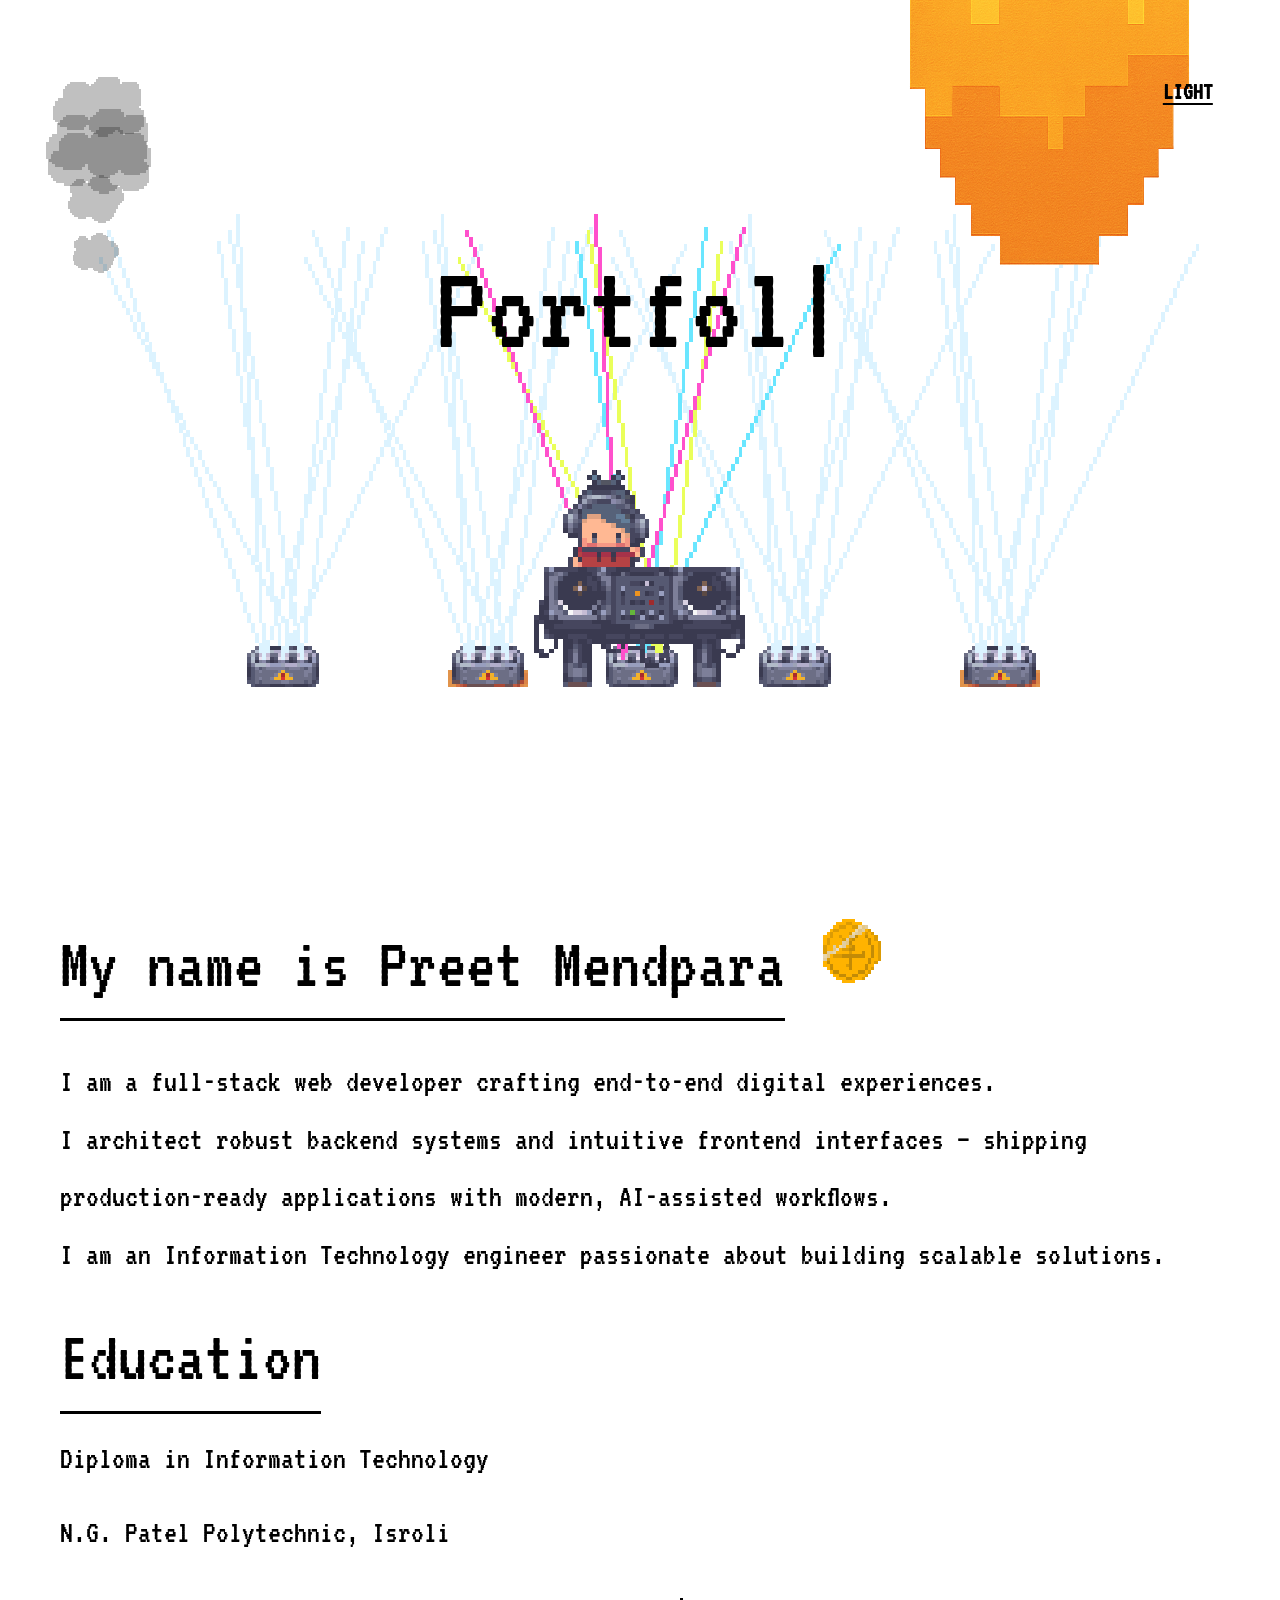
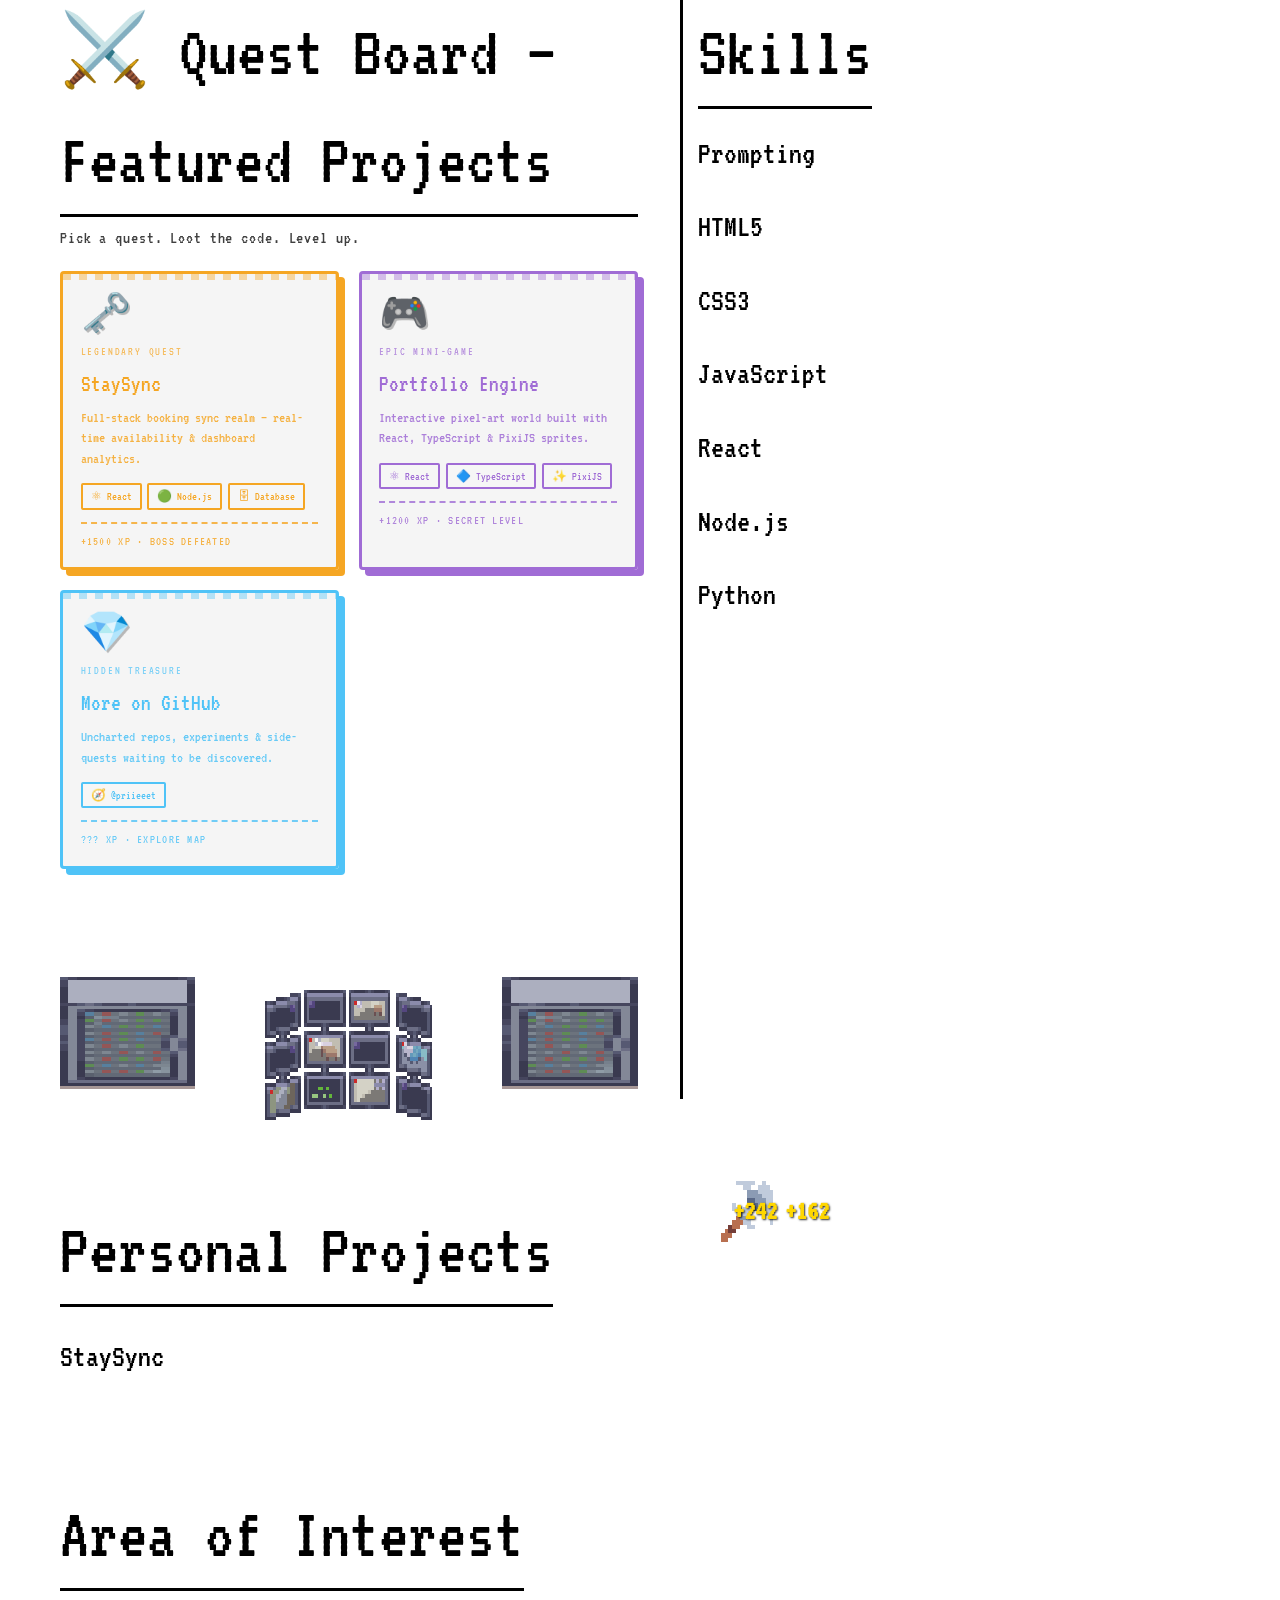
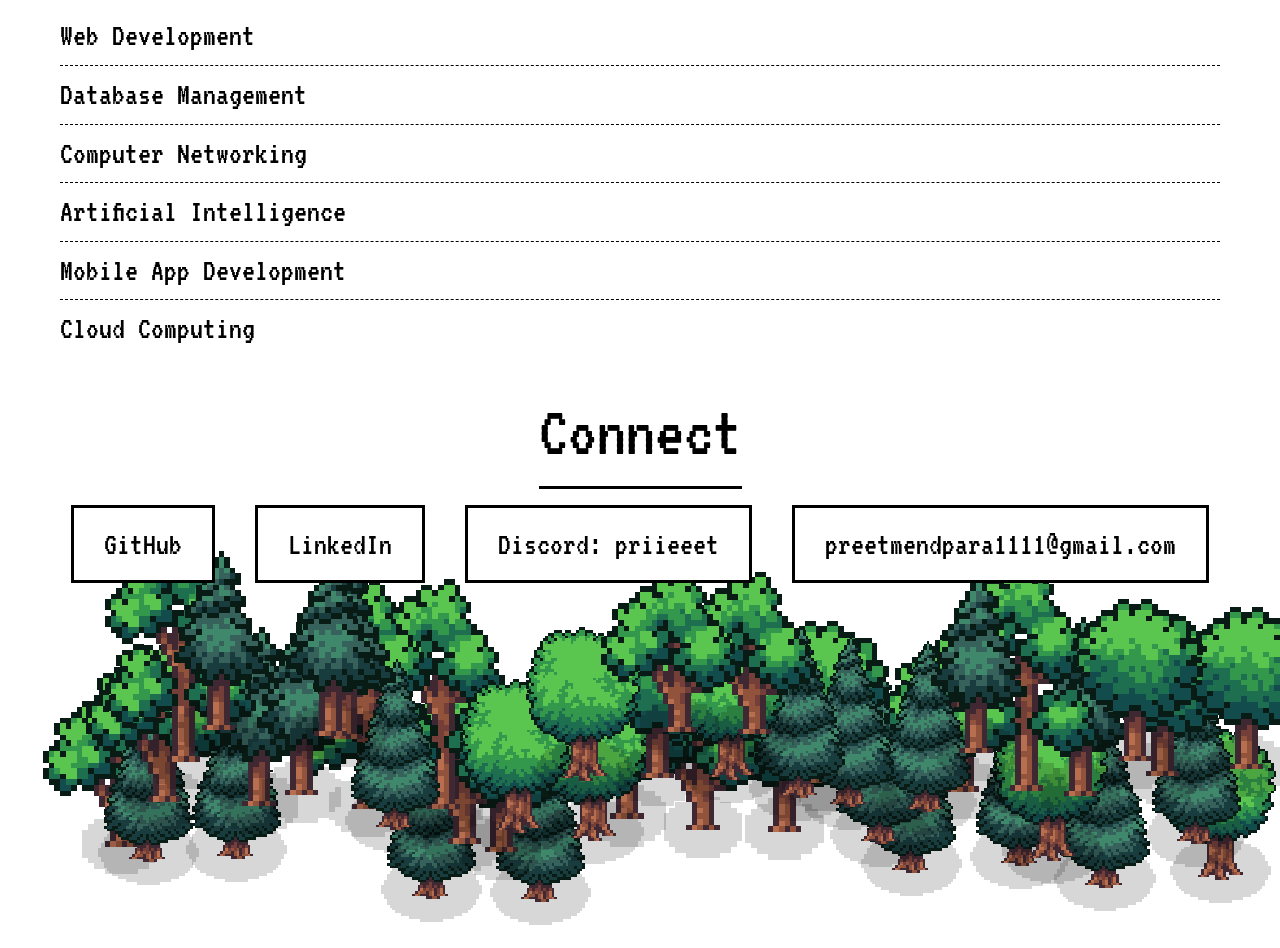
==== index.html @ dfcf58a0 "Sync to live build + add Cloudflare _headers Update to the newer verified build (index/404 + refresh" ====
<!doctype html>
<html lang="en">
  <head>
    <meta charset="UTF-8" />
    <meta name="viewport" content="width=device-width, initial-scale=1.0" />
    <title>Preet Mendpara — Portfolio</title>
    <meta name="description" content="Portfolio of Preet Mendpara — full-stack developer and Information Technology engineer." />
    <meta property="og:title" content="Preet Mendpara — Portfolio" />
    <meta property="og:description" content="Portfolio of Preet Mendpara — full-stack developer and Information Technology engineer." />
    <meta property="og:type" content="website" />
    <meta name="twitter:card" content="summary_large_image" />
    <script type="module" crossorigin src="./assets/spa-index-BbxwJ9Tg.js"></script>
    <link rel="modulepreload" crossorigin href="./assets/Geometry-foVdG5LD.js">
    <link rel="modulepreload" crossorigin href="./assets/GCManagedHash-CzOFRGLV.js">
    <link rel="modulepreload" crossorigin href="./assets/Filter-B21CjRwF.js">
    <link rel="modulepreload" crossorigin href="./assets/RenderTargetSystem-B2AzJXBv.js">
    <link rel="modulepreload" crossorigin href="./assets/canvasUtils-BE_f9GGP.js">
    <link rel="stylesheet" crossorigin href="./assets/spa-index-B8fO9AKc.css">
  </head>
  <body>
    <div id="root"></div>
  </body>
</html>
---- assets/spa-index-B8fO9AKc.css ----
*{box-sizing:border-box;margin:0;padding:0}html{scroll-behavior:smooth}:root{--bg-color:white;--text-color:black;--scale-factor:clamp(6px, min(1vw, 1.5vh), 16px);--base-size:calc(16 * var(--scale-factor))}[data-theme=dark]{--bg-color:black;--text-color:white}body{background-color:var(--bg-color);color:var(--text-color);-webkit-font-smoothing:antialiased;-moz-osx-font-smoothing:grayscale;-webkit-user-select:none;user-select:none;font-family:VT323,monospace;transition:background-color .3s,color .3s}.selectable{-webkit-user-select:text;user-select:text}.theme-container{width:calc(36 * var(--scale-factor));height:calc(36 * var(--scale-factor));z-index:1000;position:absolute;top:0;right:0;overflow:hidden}.theme-sprite-container{width:calc(36 * var(--scale-factor));height:calc(36 * var(--scale-factor));position:relative;overflow:hidden}.theme-sprite{width:calc(72 * var(--scale-factor));height:calc(72 * var(--scale-factor));top:calc(-36 * var(--scale-factor));image-rendering:pixelated;image-rendering:-moz-crisp-edges;image-rendering:crisp-edges;pointer-events:none;position:absolute;left:0}.theme-text-button{color:var(--text-color);text-underline-offset:4px;cursor:pointer;text-transform:uppercase;background:0 0;border:none;padding:5px 10px;font-family:VT323,monospace;font-size:1.5rem;font-weight:700;text-decoration:underline;position:absolute;top:20%;left:80%;transform:translate(-50%,-50%)}.App{min-height:100vh}.fade-section{opacity:0;transition:opacity 1.2s,transform 1.2s;transform:translateY(20px)}.fade-section.visible{opacity:1;transform:translateY(0)}.about-header{align-items:center;gap:1rem;margin-bottom:1rem;display:flex}.about-header h2{margin-bottom:0}.coin-animation{transform:translateY(calc(-2 * var(--scale-factor)));flex-shrink:0;display:inline-block}.coin-sprite{width:calc(8 * var(--scale-factor));height:calc(8 * var(--scale-factor));image-rendering:pixelated;image-rendering:-moz-crisp-edges;image-rendering:crisp-edges}.hero-section{flex-direction:column;justify-content:center;align-items:center;min-height:100vh;display:flex;position:relative;overflow:hidden}.clouds-container{pointer-events:none;z-index:1001;width:100%;height:30vh;position:absolute;top:0;left:0}.cloud{position:absolute}.cloud.from-left{animation:linear infinite floatCloudLeft}.cloud.from-right{animation:linear infinite floatCloudRight}@keyframes floatCloudLeft{0%{left:-200px}to{left:calc(100% + 200px)}}@keyframes floatCloudRight{0%{right:-200px}to{right:calc(100% + 200px)}}.cloud-sprite{width:calc(15 * var(--scale-factor));opacity:.7;height:auto;image-rendering:pixelated;image-rendering:-moz-crisp-edges;image-rendering:crisp-edges}[data-theme=dark] .cloud-sprite{opacity:.9}.birds-container{pointer-events:none;z-index:1000;width:100%;height:15vh;position:absolute;top:0;left:0}.bird{width:calc(4.8 * var(--scale-factor));height:calc(4.8 * var(--scale-factor));image-rendering:pixelated;image-rendering:-moz-crisp-edges;image-rendering:crisp-edges;animation-fill-mode:forwards;position:absolute}.bird.from-left{animation:linear forwards flyBirdLeft}.bird.from-right{animation:linear forwards flyBirdRight}.bird.hovering{animation:linear hoverBird!important}@keyframes flyBirdLeft{0%{left:-60px}to{left:calc(100% + 60px)}}@keyframes flyBirdRight{0%{left:calc(100% + 60px)}to{left:-60px}}@keyframes hoverBird{0%{left:-60px}40%{left:45%}60%{left:45%}to{left:calc(100% + 60px)}}h1{text-align:center;z-index:2;min-height:1.2em;padding:0 20px;font-size:clamp(3rem,10vw,10rem);font-weight:400;position:relative}.cursor{font-weight:400;animation:1s infinite blink;display:inline-block}@keyframes blink{0%,50%{opacity:1}51%,to{opacity:0}}.loading-dots{animation:1.5s ease-in-out infinite pulse;display:inline-block}@keyframes pulse{50%{opacity:.5}}@media (width<=768px){h1{font-size:clamp(2.5rem,12vw,6rem)}}@media (width<=480px){h1{font-size:clamp(2rem,15vw,4rem)}}.content-container{justify-content:space-between;width:100%;padding:10px 60px;display:flex}.about-section{text-align:left;flex:0 55%;padding-right:30px;position:relative}.about-section.standalone{width:100%;padding:10px 60px;position:relative}.about-section.standalone:after{display:none}.about-section:after{content:"";background-color:currentColor;width:3px;height:100%;position:absolute;top:0;right:-15px}.about-section h2{border-bottom:3px solid;margin-bottom:1rem;padding-bottom:0;font-size:clamp(3rem,6vw,4.5rem);font-weight:400;display:inline-block}.about-section p{margin-bottom:1rem;font-size:clamp(1.5rem,3vw,2rem);line-height:1.8}.about-section p:last-child{margin-bottom:0}.about-content{align-items:flex-start;gap:.5rem;display:flex}.about-text{flex:1}.skills-section{text-align:left;flex:0 50%;padding-left:30px}.skills-section h2{border-bottom:3px solid;margin-bottom:1rem;padding-bottom:0;font-size:clamp(3rem,6vw,4.5rem);font-weight:400;display:inline-block}.skills-section ul{padding:0;list-style:none}.skills-section li{margin-bottom:1rem;font-size:clamp(1.5rem,3vw,2rem);line-height:1.8}.education-section{text-align:left;width:100%;padding:10px 60px}.education-section h2{border-bottom:3px solid;margin-bottom:1rem;padding-bottom:0;font-size:clamp(3rem,6vw,4.5rem);font-weight:400;display:inline-block}.education-section ul{padding:0;list-style:none}.education-section li{margin-bottom:1rem;font-size:clamp(1.5rem,3vw,2rem);line-height:1.8}.experience-section{text-align:left;flex:0 55%;padding-right:30px;position:relative}.experience-section:after{content:"";background-color:currentColor;width:3px;height:100%;position:absolute;top:0;right:-15px}.experience-section h2{border-bottom:3px solid;margin-bottom:1rem;padding-bottom:0;font-size:clamp(3rem,6vw,4.5rem);font-weight:400;display:inline-block}.experience-section ul{padding:0;list-style:none}.experience-section li{margin-bottom:1rem;font-size:clamp(1.5rem,3vw,2rem);line-height:1.8}.projects-section{text-align:left;width:100%;padding:10px 60px}.projects-section.professional-work{z-index:1;padding-top:10px;position:relative}.projects-section h2{border-bottom:3px solid;margin-bottom:1rem;padding-bottom:0;font-size:clamp(3rem,6vw,4.5rem);font-weight:400;display:inline-block}.projects-header{flex-wrap:nowrap;align-items:baseline;gap:2rem;margin-bottom:1rem;display:flex}.projects-header h2{white-space:nowrap;flex-shrink:0;margin-bottom:0}.floating-exp-container{width:calc(15 * var(--scale-factor));height:calc(12 * var(--scale-factor));transform:translateY(calc(-2 * var(--scale-factor)));flex-shrink:1;position:relative}.floating-exp-item{pointer-events:none;align-items:center;gap:.5rem;animation:2s ease-out floatUp;display:flex;position:absolute}@keyframes floatUp{0%{opacity:1;transform:translateY(0)}to{opacity:0;transform:translateY(calc(-8 * var(--scale-factor)))}}.exp-sprite{width:calc(5.5 * var(--scale-factor));height:calc(5.5 * var(--scale-factor));image-rendering:pixelated;image-rendering:-moz-crisp-edges;image-rendering:crisp-edges}.exp-value{font-size:calc(2.2 * var(--scale-factor));color:gold;text-shadow:1px 1px 2px #000c;font-weight:700}.projects-section ul{padding:0;list-style:none}.projects-section li{border-bottom:1px dashed;margin-bottom:0;padding:0;font-size:clamp(1.5rem,3vw,2rem);line-height:1.8;position:relative;overflow:hidden}.projects-section li a,.projects-section li .no-link{color:inherit;z-index:1;width:100%;padding:.3rem 35px .3rem 0;text-decoration:none;transition:all .3s;display:block;position:relative}.projects-section li a .project-text{z-index:2;position:relative}.projects-section li a .char,.projects-section li .no-link .char{color:inherit;transition:color .15s;transition-delay:var(--unhover-delay);display:inline-block}.projects-section li:has(a):before{content:"";z-index:0;background-color:#000;width:100%;height:100%;transition:left .3s;position:absolute;top:0;left:-100%}.projects-section li:has(a):hover:before{left:0}.projects-section li:has(a):hover a .char{color:#fff;transition-delay:var(--hover-delay)}.projects-section li .no-link{cursor:default;opacity:.8;font-size:inherit}.projects-section li .no-link .project-text,.projects-section li .no-link .project-text .char{font-size:inherit}.projects-section li:after{content:">";opacity:0;pointer-events:none;z-index:3;transition:opacity .2s,right .2s;position:absolute;top:50%;right:0;transform:translateY(-50%)}.projects-section li:has(a):hover:after{opacity:1;color:#fff;transition-delay:.3s;right:10px}.projects-section li:last-child{border-bottom:none}[data-theme=dark] .projects-section li:has(a):before{background-color:#fff}[data-theme=dark] .projects-section li:has(a):hover a .char{color:#000;transition-delay:var(--hover-delay)}[data-theme=dark] .projects-section li:has(a):hover:after{color:#000;transition-delay:.3s}.connect-section{text-align:center;width:100%;padding:10px 60px 160px;position:relative}.connect-section>h2,.connect-section>.connect-links{z-index:1;position:relative}.connect-section h2{border-bottom:3px solid;margin-bottom:1rem;padding-bottom:0;font-size:clamp(3rem,6vw,4.5rem);font-weight:400;display:inline-block}.connect-links{flex-wrap:wrap;justify-content:center;gap:40px;display:flex}.connect-link{color:inherit;background:var(--bg-color);z-index:1;border:3px solid;padding:12px 30px;font-size:clamp(1.5rem,3vw,2rem);font-weight:500;text-decoration:none;transition:all .3s;display:inline-block;position:relative;overflow:hidden}.connect-link span{z-index:2;transition:color .3s;position:relative}.connect-link:before{content:"";z-index:-1;background-color:currentColor;width:100%;height:100%;transition:top .3s;position:absolute;top:100%;left:0}.connect-link:hover:before{top:0}.connect-link:hover{transform:translateY(-2px);box-shadow:0 5px 15px #0000004d}[data-theme=light] .connect-link:hover span{color:#fff}[data-theme=dark] .connect-link:hover span{color:#000}[data-theme=dark] .connect-link:hover{box-shadow:0 5px 15px #fff3}[data-theme=dark] .about-section,[data-theme=dark] .skills-section,[data-theme=dark] .education-section,[data-theme=dark] .experience-section,[data-theme=dark] .projects-section,[data-theme=dark] .connect-section{color:#fff}.worms-section{width:100%;height:70px;margin:0;position:relative;overflow:hidden}.worms-container{width:100%;height:100%;position:absolute;top:0;left:0}.worm{width:calc(6.4 * var(--scale-factor));height:calc(6.4 * var(--scale-factor));image-rendering:pixelated;image-rendering:-moz-crisp-edges;image-rendering:crisp-edges;animation-fill-mode:forwards;position:absolute;bottom:0}.worm.from-left{animation:linear forwards crawlWormLeft}.worm.from-right{animation:linear forwards crawlWormRight}@keyframes crawlWormLeft{0%{left:calc(-10 * var(--scale-factor))}to{left:calc(100% + 10 * var(--scale-factor))}}@keyframes crawlWormRight{0%{left:calc(100% + 10 * var(--scale-factor))}to{left:calc(-10 * var(--scale-factor))}}.servers-container{justify-content:center;align-items:flex-end;gap:4rem;width:100%;height:150px;margin-top:5rem;display:flex;position:relative}.server{width:calc(12 * var(--scale-factor));height:calc(12 * var(--scale-factor));image-rendering:pixelated;image-rendering:-moz-crisp-edges;image-rendering:crisp-edges}.server-center{width:calc(14 * var(--scale-factor));height:calc(14 * var(--scale-factor));margin-bottom:calc(-2 * var(--scale-factor))}.forest-container{bottom:calc(-16 * var(--scale-factor));width:100%;height:calc(50 * var(--scale-factor));pointer-events:none;z-index:0;position:absolute;left:0;overflow:hidden}.forest-tree{width:calc(14 * var(--scale-factor));height:auto;image-rendering:pixelated;image-rendering:-moz-crisp-edges;image-rendering:crisp-edges;transform-origin:bottom;animation:4s ease-in-out infinite sway;position:absolute;bottom:0}@keyframes sway{0%,to{transform:rotate(-1deg) translateX(0) var(--tree-scale)}50%{transform:rotate(1deg) translateX(2px) var(--tree-scale)}}.modal-overlay{z-index:1000;background-color:#000000d9;justify-content:center;align-items:center;display:flex;position:fixed;inset:0}.modal-content{background-color:var(--bg-color);border:3px solid var(--text-color);max-width:90vw;max-height:90vh;animation:.3s slideIn;position:relative;box-shadow:8px 8px #0006}[data-theme=dark] .modal-content{box-shadow:8px 8px #ffffff1a}@keyframes slideIn{0%{opacity:0;transform:translateY(-30px)}to{opacity:1;transform:translateY(0)}}.modal-header{border-bottom:3px solid var(--text-color);justify-content:space-between;align-items:center;padding:10px 14px;display:flex}.modal-title{font-family:VT323,monospace;font-size:clamp(1rem,2.5vw,1.5rem);font-weight:400}.modal-close{border:2px solid var(--text-color);cursor:pointer;color:var(--text-color);background:0 0;padding:4px 10px;font-family:VT323,monospace;font-size:clamp(.8rem,1.5vw,1rem);line-height:1;transition:all .2s}.modal-close:hover{background-color:var(--text-color);color:var(--bg-color)}.video-container{width:80vw;max-width:1000px;height:45vw;max-height:562px;position:relative}.video-container iframe,.video-container video{border:none;width:100%;height:100%;display:block}.trailer-video{object-fit:contain;background-color:#000}.modal-footer{border-top:3px solid var(--text-color);align-items:center;gap:16px;padding:10px 14px;display:flex}.modal-link{color:var(--text-color);border:2px solid var(--text-color);padding:4px 14px;font-family:VT323,monospace;font-size:clamp(.85rem,1.5vw,1rem);text-decoration:none;transition:all .2s}.modal-link:hover{background-color:var(--text-color);color:var(--bg-color)}.game-modal-content{flex-direction:column;max-width:90vw;max-height:90vh;display:flex}.game-container{aspect-ratio:16/9;background-color:#242424;width:70vw;max-width:900px;max-height:70vh;position:relative}.game-container:fullscreen{width:100vw;max-width:none;height:100vh;max-height:none}.game-iframe{background-color:#242424;border:none;width:100%;height:100%;display:block}.fullscreen-btn{cursor:pointer;background:0 0;margin-left:auto;font-family:VT323,monospace}@media (width<=768px){.game-container{width:88vw;max-width:none}}@media (width<=480px){.game-container{aspect-ratio:4/3;width:92vw}}@media (width<=968px){:root{--scale-factor:clamp(5px, min(1vw, 1.5vh), 12px)}.theme-text-button{padding:4px 8px;font-size:1.2rem}.floating-exp-container{width:calc(12 * var(--scale-factor));height:calc(10 * var(--scale-factor))}.about-content{flex-direction:column;gap:2rem}.content-container{flex-direction:column;gap:40px;padding:10px 40px}.about-section,.skills-section,.experience-section{padding-left:0;padding-right:0}.about-section.standalone{padding:10px 40px}.about-section:after,.experience-section:after{display:none}.education-section,.projects-section{padding:10px 40px}.connect-section{padding:10px 40px 120px}.about-section h2,.skills-section h2,.education-section h2,.experience-section h2,.projects-section h2,.connect-section h2{margin-bottom:1rem}.connect-links{gap:20px}.servers-container{gap:2rem;margin-top:.5rem}}@media (width<=480px){.theme-text-button{padding:3px 6px;font-size:1rem}.content-container{gap:30px;padding:20px}.about-section.standalone,.education-section,.projects-section{padding:10px 20px}.connect-section{padding:10px 20px 100px}.skills-section li{margin-bottom:.8rem}.connect-links{gap:15px}.connect-link{padding:8px 16px;font-size:clamp(1.2rem,3vw,1.5rem)}.servers-container{gap:1.5rem;margin-top:0}}.dj-animation-container,.sprite-animation-container{width:100%;height:calc(22 * var(--scale-factor));justify-content:center;align-items:flex-end;display:flex;position:relative}.dj-sprite{width:calc(18 * var(--scale-factor));height:calc(18 * var(--scale-factor));bottom:calc(0 * var(--scale-factor));image-rendering:pixelated;image-rendering:-moz-crisp-edges;image-rendering:crisp-edges;z-index:2;position:absolute;left:50%;transform:translate(-50%)}.dj-laser{width:calc(38 * var(--scale-factor));height:calc(38 * var(--scale-factor));bottom:calc(0 * var(--scale-factor));image-rendering:pixelated;image-rendering:-moz-crisp-edges;image-rendering:crisp-edges;position:absolute}.laser-behind{z-index:1;left:50%;transform:translate(-50%)}.laser-near-left{transform:translateX(calc(-50% - 12 * var(--scale-factor)));left:50%}.laser-near-right{transform:translateX(calc(-50% + 12 * var(--scale-factor)));left:50%}.laser-far-left{transform:translateX(calc(-50% - 28 * var(--scale-factor)));left:50%}.laser-far-right{transform:translateX(calc(-50% + 28 * var(--scale-factor)));left:50%}@media (width<=480px){:root{--scale-factor:clamp(4px, min(1vw, 1.5vh), 8px)}.projects-header{gap:.8rem}.projects-header h2{font-size:clamp(1.8rem,5vw,2.5rem)!important}.floating-exp-container{width:calc(8 * var(--scale-factor));height:calc(6 * var(--scale-factor));transform:translateY(calc(-1 * var(--scale-factor)))}.exp-sprite{width:calc(3.2 * var(--scale-factor));height:calc(3.2 * var(--scale-factor))}.exp-value{font-size:calc(1.4 * var(--scale-factor))}.floating-exp-item{gap:.2rem}}.quest-board .quest-sub{opacity:.75;letter-spacing:.05em;margin:-.5rem 0 1.25rem;font-size:1.1rem}.quest-grid{grid-template-columns:repeat(auto-fit,minmax(260px,1fr));gap:1.25rem;margin-bottom:1.5rem;display:grid}.quest-card{color:inherit;image-rendering:pixelated;background:#0000000a;border:3px solid;border-radius:4px;padding:1.25rem 1.1rem 1rem;text-decoration:none;transition:transform .15s,box-shadow .15s;display:block;position:relative;overflow:hidden;box-shadow:6px 6px}.quest-card:before{content:"";opacity:.4;background:repeating-linear-gradient(90deg,currentColor 0 8px,#0000 8px 16px);height:6px;position:absolute;top:0;left:0;right:0}.quest-card:hover{transform:translate(-3px,-3px);box-shadow:9px 9px}.quest-card:active{transform:translate(2px,2px);box-shadow:3px 3px}.quest-icon{filter:drop-shadow(2px 2px #00000040);margin-bottom:.5rem;font-size:2.5rem;line-height:1;animation:2.4s ease-in-out infinite quest-bob}@keyframes quest-bob{0%,to{transform:translateY(0)}50%{transform:translateY(-4px)}}.quest-rarity{letter-spacing:.15em;opacity:.7;margin-bottom:.35rem;font-size:.75rem}.quest-card h3{margin:0 0 .4rem;font-size:1.5rem}.quest-card p{opacity:.85;margin:0 0 .85rem;font-size:.95rem;line-height:1.35}.quest-tags{flex-wrap:wrap;gap:.35rem;margin-bottom:.75rem;display:flex}.quest-tags span{background:#ffffff0f;border:2px solid;border-radius:2px;padding:.15rem .5rem;font-size:.75rem}.quest-xp{letter-spacing:.1em;opacity:.8;border-top:2px dashed;padding-top:.5rem;font-size:.8rem}.quest-legendary{color:#f5a623}.quest-epic{color:#a06cd5}.quest-rare{color:#4fc3f7}@font-face{font-family:VT323;font-style:normal;font-display:swap;font-weight:400;src:url(./vt323-vietnamese-400-normal-D0VnvwZ9.woff2)format("woff2"),url(./vt323-vietnamese-400-normal-D_5Q7Vcv.woff)format("woff");unicode-range:U+102-103,U+110-111,U+128-129,U+168-169,U+1A0-1A1,U+1AF-1B0,U+300-301,U+303-304,U+308-309,U+323,U+329,U+1EA0-1EF9,U+20AB}@font-face{font-family:VT323;font-style:normal;font-display:swap;font-weight:400;src:url(./vt323-latin-ext-400-normal-iUdYUaX4.woff2)format("woff2"),url(./vt323-latin-ext-400-normal-DqOq58ri.woff)format("woff");unicode-range:U+100-2BA,U+2BD-2C5,U+2C7-2CC,U+2CE-2D7,U+2DD-2FF,U+304,U+308,U+329,U+1D00-1DBF,U+1E00-1E9F,U+1EF2-1EFF,U+2020,U+20A0-20AB,U+20AD-20C0,U+2113,U+2C60-2C7F,U+A720-A7FF}@font-face{font-family:VT323;font-style:normal;font-display:swap;font-weight:400;src:url(./vt323-latin-400-normal-wDgJuOC9.woff2)format("woff2"),url(./vt323-latin-400-normal-Dqn9ZSPj.woff)format("woff");unicode-range:U+??,U+131,U+152-153,U+2BB-2BC,U+2C6,U+2DA,U+2DC,U+304,U+308,U+329,U+2000-206F,U+20AC,U+2122,U+2191,U+2193,U+2212,U+2215,U+FEFF,U+FFFD}@layer properties{@supports (((-webkit-hyphens:none)) and (not (margin-trim:inline))) or ((-moz-orient:inline) and (not (color:rgb(from red r g b)))){*,:before,:after,::backdrop{--tw-translate-x:0;--tw-translate-y:0;--tw-translate-z:0;--tw-rotate-x:initial;--tw-rotate-y:initial;--tw-rotate-z:initial;--tw-skew-x:initial;--tw-skew-y:initial;--tw-space-y-reverse:0;--tw-space-x-reverse:0;--tw-border-style:solid;--tw-leading:initial;--tw-font-weight:initial;--tw-tracking:initial;--tw-ordinal:initial;--tw-slashed-zero:initial;--tw-numeric-figure:initial;--tw-numeric-spacing:initial;--tw-numeric-fraction:initial;--tw-shadow:0 0 #0000;--tw-shadow-color:initial;--tw-shadow-alpha:100%;--tw-inset-shadow:0 0 #0000;--tw-inset-shadow-color:initial;--tw-inset-shadow-alpha:100%;--tw-ring-color:initial;--tw-ring-shadow:0 0 #0000;--tw-inset-ring-color:initial;--tw-inset-ring-shadow:0 0 #0000;--tw-ring-inset:initial;--tw-ring-offset-width:0px;--tw-ring-offset-color:#fff;--tw-ring-offset-shadow:0 0 #0000;--tw-outline-style:solid;--tw-duration:initial;--tw-ease:initial;--tw-content:"";--tw-animation-delay:0s;--tw-animation-direction:normal;--tw-animation-duration:initial;--tw-animation-fill-mode:none;--tw-animation-iteration-count:1;--tw-enter-blur:0;--tw-enter-opacity:1;--tw-enter-rotate:0;--tw-enter-scale:1;--tw-enter-translate-x:0;--tw-enter-translate-y:0;--tw-exit-blur:0;--tw-exit-opacity:1;--tw-exit-rotate:0;--tw-exit-scale:1;--tw-exit-translate-x:0;--tw-exit-translate-y:0}}}@layer theme{:root,:host{--font-sans:ui-sans-serif, system-ui, sans-serif, "Apple Color Emoji", "Segoe UI Emoji", "Segoe UI Symbol", "Noto Color Emoji";--font-mono:ui-monospace, SFMono-Regular, Menlo, Monaco, Consolas, "Liberation Mono", "Courier New", monospace;--color-black:#000;--spacing:.25rem;--container-sm:24rem;--container-md:28rem;--container-lg:32rem;--text-xs:.75rem;--text-xs--line-height:calc(1 / .75);--text-sm:.875rem;--text-sm--line-height:calc(1.25 / .875);--text-base:1rem;--text-base--line-height:calc(1.5 / 1);--text-lg:1.125rem;--text-lg--line-height:calc(1.75 / 1.125);--text-xl:1.25rem;--text-xl--line-height:calc(1.75 / 1.25);--text-7xl:4.5rem;--text-7xl--line-height:1;--font-weight-normal:400;--font-weight-medium:500;--font-weight-semibold:600;--font-weight-bold:700;--tracking-tight:-.025em;--tracking-widest:.1em;--leading-relaxed:1.625;--ease-in-out:cubic-bezier(.4, 0, .2, 1);--animate-pulse:pulse 2s cubic-bezier(.4, 0, .6, 1) infinite;--aspect-video:16 / 9;--default-transition-duration:.15s;--default-transition-timing-function:cubic-bezier(.4, 0, .2, 1);--default-font-family:var(--font-sans);--default-mono-font-family:var(--font-mono);--color-background:var(--background);--color-foreground:var(--foreground);--color-border:var(--border)}}@layer base{*,:after,:before,::backdrop{box-sizing:border-box;border:0 solid;margin:0;padding:0}::file-selector-button{box-sizing:border-box;border:0 solid;margin:0;padding:0}html,:host{-webkit-text-size-adjust:100%;tab-size:4;line-height:1.5;font-family:var(--default-font-family,ui-sans-serif, system-ui, sans-serif, "Apple Color Emoji", "Segoe UI Emoji", "Segoe UI Symbol", "Noto Color Emoji");font-feature-settings:var(--default-font-feature-settings,normal);font-variation-settings:var(--default-font-variation-settings,normal);-webkit-tap-highlight-color:transparent}hr{height:0;color:inherit;border-top-width:1px}abbr:where([title]){-webkit-text-decoration:underline dotted;text-decoration:underline dotted}h1,h2,h3,h4,h5,h6{font-size:inherit;font-weight:inherit}a{color:inherit;-webkit-text-decoration:inherit;-webkit-text-decoration:inherit;-webkit-text-decoration:inherit;-webkit-text-decoration:inherit;text-decoration:inherit}b,strong{font-weight:bolder}code,kbd,samp,pre{font-family:var(--default-mono-font-family,ui-monospace, SFMono-Regular, Menlo, Monaco, Consolas, "Liberation Mono", "Courier New", monospace);font-feature-settings:var(--default-mono-font-feature-settings,normal);font-variation-settings:var(--default-mono-font-variation-settings,normal);font-size:1em}small{font-size:80%}sub,sup{vertical-align:baseline;font-size:75%;line-height:0;position:relative}sub{bottom:-.25em}sup{top:-.5em}table{text-indent:0;border-color:inherit;border-collapse:collapse}:-moz-focusring{outline:auto}progress{vertical-align:baseline}summary{display:list-item}ol,ul,menu{list-style:none}img,svg,video,canvas,audio,iframe,embed,object{vertical-align:middle;display:block}img,video{max-width:100%;height:auto}button,input,select,optgroup,textarea{font:inherit;font-feature-settings:inherit;font-variation-settings:inherit;letter-spacing:inherit;color:inherit;opacity:1;background-color:#0000;border-radius:0}::file-selector-button{font:inherit;font-feature-settings:inherit;font-variation-settings:inherit;letter-spacing:inherit;color:inherit;opacity:1;background-color:#0000;border-radius:0}:where(select:is([multiple],[size])) optgroup{font-weight:bolder}:where(select:is([multiple],[size])) optgroup option{padding-inline-start:20px}::file-selector-button{margin-inline-end:4px}::placeholder{opacity:1}@supports (not ((-webkit-appearance:-apple-pay-button))) or (contain-intrinsic-size:1px){::placeholder{color:currentColor}@supports (color:color-mix(in lab, red, red)){::placeholder{color:color-mix(in oklab, currentcolor 50%, transparent)}}}textarea{resize:vertical}::-webkit-search-decoration{-webkit-appearance:none}::-webkit-date-and-time-value{min-height:1lh;text-align:inherit}::-webkit-datetime-edit{display:inline-flex}::-webkit-datetime-edit-fields-wrapper{padding:0}::-webkit-datetime-edit{padding-block:0}::-webkit-datetime-edit-year-field{padding-block:0}::-webkit-datetime-edit-month-field{padding-block:0}::-webkit-datetime-edit-day-field{padding-block:0}::-webkit-datetime-edit-hour-field{padding-block:0}::-webkit-datetime-edit-minute-field{padding-block:0}::-webkit-datetime-edit-second-field{padding-block:0}::-webkit-datetime-edit-millisecond-field{padding-block:0}::-webkit-datetime-edit-meridiem-field{padding-block:0}::-webkit-calendar-picker-indicator{line-height:1}:-moz-ui-invalid{box-shadow:none}button,input:where([type=button],[type=reset],[type=submit]){appearance:button}::file-selector-button{appearance:button}::-webkit-inner-spin-button{height:auto}::-webkit-outer-spin-button{height:auto}[hidden]:where(:not([hidden=until-found])){display:none!important}*{border-color:var(--color-border)}body{background-color:var(--color-background);color:var(--color-foreground)}}@layer components;@layer utilities{.pointer-events-none{pointer-events:none}.invisible{visibility:hidden}.visible{visibility:visible}.sr-only{clip-path:inset(50%);white-space:nowrap;border-width:0;width:1px;height:1px;margin:-1px;padding:0;position:absolute;overflow:hidden}.absolute{position:absolute}.fixed{position:fixed}.relative{position:relative}.inset-0{inset:calc(var(--spacing) * 0)}.inset-x-0{inset-inline:calc(var(--spacing) * 0)}.inset-y-0{inset-block:calc(var(--spacing) * 0)}.start{inset-inline-start:var(--spacing)}.-top-12{top:calc(var(--spacing) * -12)}.top-0{top:calc(var(--spacing) * 0)}.top-1\.5{top:calc(var(--spacing) * 1.5)}.top-1\/2{top:50%}.top-3\.5{top:calc(var(--spacing) * 3.5)}.top-4{top:calc(var(--spacing) * 4)}.top-\[1px\]{top:1px}.top-\[50\%\]{top:50%}.top-\[60\%\]{top:60%}.top-full{top:100%}.-right-12{right:calc(var(--spacing) * -12)}.right-0{right:calc(var(--spacing) * 0)}.right-1{right:calc(var(--spacing) * 1)}.right-2{right:calc(var(--spacing) * 2)}.right-3{right:calc(var(--spacing) * 3)}.right-4{right:calc(var(--spacing) * 4)}.-bottom-12{bottom:calc(var(--spacing) * -12)}.bottom-0{bottom:calc(var(--spacing) * 0)}.-left-12{left:calc(var(--spacing) * -12)}.left-0{left:calc(var(--spacing) * 0)}.left-1\/2{left:50%}.left-2{left:calc(var(--spacing) * 2)}.left-\[50\%\]{left:50%}.z-10{z-index:10}.z-20{z-index:20}.z-50{z-index:50}.z-\[1\]{z-index:1}.-mx-1{margin-inline:calc(var(--spacing) * -1)}.mx-2{margin-inline:calc(var(--spacing) * 2)}.mx-3\.5{margin-inline:calc(var(--spacing) * 3.5)}.mx-auto{margin-inline:auto}.my-0\.5{margin-block:calc(var(--spacing) * .5)}.my-1{margin-block:calc(var(--spacing) * 1)}.-mt-4{margin-top:calc(var(--spacing) * -4)}.mt-1\.5{margin-top:calc(var(--spacing) * 1.5)}.mt-2{margin-top:calc(var(--spacing) * 2)}.mt-4{margin-top:calc(var(--spacing) * 4)}.mt-6{margin-top:calc(var(--spacing) * 6)}.mt-24{margin-top:calc(var(--spacing) * 24)}.mt-auto{margin-top:auto}.mr-2{margin-right:calc(var(--spacing) * 2)}.mb-1{margin-bottom:calc(var(--spacing) * 1)}.-ml-4{margin-left:calc(var(--spacing) * -4)}.ml-1{margin-left:calc(var(--spacing) * 1)}.ml-auto{margin-left:auto}.block{display:block}.flex{display:flex}.grid{display:grid}.hidden{display:none}.inline-flex{display:inline-flex}.table{display:table}.aspect-square{aspect-ratio:1}.aspect-video{aspect-ratio:var(--aspect-video)}.size-\(--cell-size\){width:var(--cell-size);height:var(--cell-size)}.size-4{width:calc(var(--spacing) * 4);height:calc(var(--spacing) * 4)}.h-\(--cell-size\){height:var(--cell-size)}.h-1\.5{height:calc(var(--spacing) * 1.5)}.h-2{height:calc(var(--spacing) * 2)}.h-2\.5{height:calc(var(--spacing) * 2.5)}.h-3{height:calc(var(--spacing) * 3)}.h-3\.5{height:calc(var(--spacing) * 3.5)}.h-4{height:calc(var(--spacing) * 4)}.h-5{height:calc(var(--spacing) * 5)}.h-7{height:calc(var(--spacing) * 7)}.h-8{height:calc(var(--spacing) * 8)}.h-9{height:calc(var(--spacing) * 9)}.h-10{height:calc(var(--spacing) * 10)}.h-12{height:calc(var(--spacing) * 12)}.h-\[1px\]{height:1px}.h-\[var\(--radix-navigation-menu-viewport-height\)\]{height:var(--radix-navigation-menu-viewport-height)}.h-\[var\(--radix-select-trigger-height\)\]{height:var(--radix-select-trigger-height)}.h-auto{height:auto}.h-full{height:100%}.h-px{height:1px}.h-svh{height:100svh}.max-h-\(--radix-context-menu-content-available-height\){max-height:var(--radix-context-menu-content-available-height)}.max-h-\(--radix-select-content-available-height\){max-height:var(--radix-select-content-available-height)}.max-h-\[300px\]{max-height:300px}.max-h-\[var\(--radix-dropdown-menu-content-available-height\)\]{max-height:var(--radix-dropdown-menu-content-available-height)}.min-h-0{min-height:calc(var(--spacing) * 0)}.min-h-\[60px\]{min-height:60px}.min-h-screen{min-height:100vh}.min-h-svh{min-height:100svh}.w-\(--cell-size\){width:var(--cell-size)}.w-\(--sidebar-width\){width:var(--sidebar-width)}.w-0{width:calc(var(--spacing) * 0)}.w-1{width:calc(var(--spacing) * 1)}.w-2{width:calc(var(--spacing) * 2)}.w-2\.5{width:calc(var(--spacing) * 2.5)}.w-3{width:calc(var(--spacing) * 3)}.w-3\.5{width:calc(var(--spacing) * 3.5)}.w-3\/4{width:75%}.w-4{width:calc(var(--spacing) * 4)}.w-5{width:calc(var(--spacing) * 5)}.w-7{width:calc(var(--spacing) * 7)}.w-8{width:calc(var(--spacing) * 8)}.w-9{width:calc(var(--spacing) * 9)}.w-10{width:calc(var(--spacing) * 10)}.w-64{width:calc(var(--spacing) * 64)}.w-72{width:calc(var(--spacing) * 72)}.w-\[1px\]{width:1px}.w-\[100px\]{width:100px}.w-auto{width:auto}.w-fit{width:fit-content}.w-full{width:100%}.w-max{width:max-content}.w-px{width:1px}.max-w-\(--skeleton-width\){max-width:var(--skeleton-width)}.max-w-lg{max-width:var(--container-lg)}.max-w-max{max-width:max-content}.max-w-md{max-width:var(--container-md)}.min-w-\(--cell-size\){min-width:var(--cell-size)}.min-w-0{min-width:calc(var(--spacing) * 0)}.min-w-5{min-width:calc(var(--spacing) * 5)}.min-w-8{min-width:calc(var(--spacing) * 8)}.min-w-9{min-width:calc(var(--spacing) * 9)}.min-w-10{min-width:calc(var(--spacing) * 10)}.min-w-\[8rem\]{min-width:8rem}.min-w-\[12rem\]{min-width:12rem}.min-w-\[var\(--radix-select-trigger-width\)\]{min-width:var(--radix-select-trigger-width)}.flex-1{flex:1}.shrink-0{flex-shrink:0}.grow{flex-grow:1}.grow-0{flex-grow:0}.basis-full{flex-basis:100%}.caption-bottom{caption-side:bottom}.border-collapse{border-collapse:collapse}.origin-\(--radix-context-menu-content-transform-origin\){transform-origin:var(--radix-context-menu-content-transform-origin)}.origin-\(--radix-dropdown-menu-content-transform-origin\){transform-origin:var(--radix-dropdown-menu-content-transform-origin)}.origin-\(--radix-hover-card-content-transform-origin\){transform-origin:var(--radix-hover-card-content-transform-origin)}.origin-\(--radix-menubar-content-transform-origin\){transform-origin:var(--radix-menubar-content-transform-origin)}.origin-\(--radix-popover-content-transform-origin\){transform-origin:var(--radix-popover-content-transform-origin)}.origin-\(--radix-select-content-transform-origin\){transform-origin:var(--radix-select-content-transform-origin)}.origin-\(--radix-tooltip-content-transform-origin\){transform-origin:var(--radix-tooltip-content-transform-origin)}.-translate-x-1\/2{--tw-translate-x:calc(calc(1 / 2 * 100%) * -1);translate:var(--tw-translate-x) var(--tw-translate-y)}.-translate-x-px{--tw-translate-x:-1px;translate:var(--tw-translate-x) var(--tw-translate-y)}.translate-x-\[-50\%\]{--tw-translate-x:-50%;translate:var(--tw-translate-x) var(--tw-translate-y)}.translate-x-px{--tw-translate-x:1px;translate:var(--tw-translate-x) var(--tw-translate-y)}.-translate-y-1\/2{--tw-translate-y:calc(calc(1 / 2 * 100%) * -1);translate:var(--tw-translate-x) var(--tw-translate-y)}.translate-y-\[-50\%\]{--tw-translate-y:-50%;translate:var(--tw-translate-x) var(--tw-translate-y)}.rotate-45{rotate:45deg}.rotate-90{rotate:90deg}.transform{transform:var(--tw-rotate-x,) var(--tw-rotate-y,) var(--tw-rotate-z,) var(--tw-skew-x,) var(--tw-skew-y,)}.animate-caret-blink{animation:1.25s ease-out infinite caret-blink}.animate-in{animation:enter var(--tw-animation-duration,var(--tw-duration,.15s))var(--tw-ease,ease)var(--tw-animation-delay,0s)var(--tw-animation-iteration-count,1)var(--tw-animation-direction,normal)var(--tw-animation-fill-mode,none)}.animate-pulse{animation:var(--animate-pulse)}.cursor-default{cursor:default}.cursor-pointer{cursor:pointer}.touch-none{touch-action:none}.resize{resize:both}.list-none{list-style-type:none}.flex-col{flex-direction:column}.flex-col-reverse{flex-direction:column-reverse}.flex-row{flex-direction:row}.flex-wrap{flex-wrap:wrap}.place-content-center{place-content:center}.items-center{align-items:center}.items-end{align-items:flex-end}.items-start{align-items:flex-start}.items-stretch{align-items:stretch}.justify-between{justify-content:space-between}.justify-center{justify-content:center}.gap-1{gap:calc(var(--spacing) * 1)}.gap-1\.5{gap:calc(var(--spacing) * 1.5)}.gap-2{gap:calc(var(--spacing) * 2)}.gap-4{gap:calc(var(--spacing) * 4)}:where(.space-y-1\.5>:not(:last-child)){--tw-space-y-reverse:0;margin-block-start:calc(calc(var(--spacing) * 1.5) * var(--tw-space-y-reverse));margin-block-end:calc(calc(var(--spacing) * 1.5) * calc(1 - var(--tw-space-y-reverse)))}:where(.space-y-2>:not(:last-child)){--tw-space-y-reverse:0;margin-block-start:calc(calc(var(--spacing) * 2) * var(--tw-space-y-reverse));margin-block-end:calc(calc(var(--spacing) * 2) * calc(1 - var(--tw-space-y-reverse)))}:where(.space-x-1>:not(:last-child)){--tw-space-x-reverse:0;margin-inline-start:calc(calc(var(--spacing) * 1) * var(--tw-space-x-reverse));margin-inline-end:calc(calc(var(--spacing) * 1) * calc(1 - var(--tw-space-x-reverse)))}.overflow-auto{overflow:auto}.overflow-hidden{overflow:hidden}.overflow-x-hidden{overflow-x:hidden}.overflow-y-auto{overflow-y:auto}.rounded-\[2px\]{border-radius:2px}.rounded-\[inherit\]{border-radius:inherit}.rounded-full{border-radius:3.40282e38px}.rounded-lg{border-radius:var(--radius)}.rounded-md{border-radius:calc(var(--radius) - 2px)}.rounded-none{border-radius:0}.rounded-sm{border-radius:calc(var(--radius) - 4px)}.rounded-xl{border-radius:calc(var(--radius) + 4px)}.rounded-t-\[10px\]{border-top-left-radius:10px;border-top-right-radius:10px}.rounded-l-md{border-top-left-radius:calc(var(--radius) - 2px);border-bottom-left-radius:calc(var(--radius) - 2px)}.rounded-tl-sm{border-top-left-radius:calc(var(--radius) - 4px)}.rounded-r-md{border-top-right-radius:calc(var(--radius) - 2px);border-bottom-right-radius:calc(var(--radius) - 2px)}.border{border-style:var(--tw-border-style);border-width:1px}.border-2{border-style:var(--tw-border-style);border-width:2px}.border-\[1\.5px\]{border-style:var(--tw-border-style);border-width:1.5px}.border-y{border-block-style:var(--tw-border-style);border-block-width:1px}.border-t{border-top-style:var(--tw-border-style);border-top-width:1px}.border-r{border-right-style:var(--tw-border-style);border-right-width:1px}.border-b{border-bottom-style:var(--tw-border-style);border-bottom-width:1px}.border-l{border-left-style:var(--tw-border-style);border-left-width:1px}.border-dashed{--tw-border-style:dashed;border-style:dashed}.border-\(--color-border\){border-color:var(--color-border)}.border-border\/50{border-color:var(--border)}@supports (color:color-mix(in lab, red, red)){.border-border\/50{border-color:color-mix(in oklab, var(--border) 50%, transparent)}}.border-destructive\/50{border-color:var(--destructive)}@supports (color:color-mix(in lab, red, red)){.border-destructive\/50{border-color:color-mix(in oklab, var(--destructive) 50%, transparent)}}.border-input{border-color:var(--input)}.border-primary,.border-primary\/50{border-color:var(--primary)}@supports (color:color-mix(in lab, red, red)){.border-primary\/50{border-color:color-mix(in oklab, var(--primary) 50%, transparent)}}.border-sidebar-border{border-color:var(--sidebar-border)}.border-transparent{border-color:#0000}.border-t-transparent{border-top-color:#0000}.border-l-transparent{border-left-color:#0000}.bg-\(--color-bg\){background-color:var(--color-bg)}.bg-accent{background-color:var(--accent)}.bg-background{background-color:var(--background)}.bg-black\/80{background-color:#000c}@supports (color:color-mix(in lab, red, red)){.bg-black\/80{background-color:color-mix(in oklab, var(--color-black) 80%, transparent)}}.bg-border{background-color:var(--border)}.bg-card{background-color:var(--card)}.bg-destructive{background-color:var(--destructive)}.bg-foreground{background-color:var(--foreground)}.bg-muted,.bg-muted\/50{background-color:var(--muted)}@supports (color:color-mix(in lab, red, red)){.bg-muted\/50{background-color:color-mix(in oklab, var(--muted) 50%, transparent)}}.bg-popover{background-color:var(--popover)}.bg-primary,.bg-primary\/10{background-color:var(--primary)}@supports (color:color-mix(in lab, red, red)){.bg-primary\/10{background-color:color-mix(in oklab, var(--primary) 10%, transparent)}}.bg-primary\/20{background-color:var(--primary)}@supports (color:color-mix(in lab, red, red)){.bg-primary\/20{background-color:color-mix(in oklab, var(--primary) 20%, transparent)}}.bg-secondary{background-color:var(--secondary)}.bg-sidebar{background-color:var(--sidebar)}.bg-sidebar-border{background-color:var(--sidebar-border)}.bg-transparent{background-color:#0000}.fill-current{fill:currentColor}.fill-primary{fill:var(--primary)}.p-0{padding:calc(var(--spacing) * 0)}.p-1{padding:calc(var(--spacing) * 1)}.p-2{padding:calc(var(--spacing) * 2)}.p-3{padding:calc(var(--spacing) * 3)}.p-4{padding:calc(var(--spacing) * 4)}.p-6{padding:calc(var(--spacing) * 6)}.p-\[1px\]{padding:1px}.px-\(--cell-size\){padding-inline:var(--cell-size)}.px-1{padding-inline:calc(var(--spacing) * 1)}.px-1\.5{padding-inline:calc(var(--spacing) * 1.5)}.px-2{padding-inline:calc(var(--spacing) * 2)}.px-2\.5{padding-inline:calc(var(--spacing) * 2.5)}.px-3{padding-inline:calc(var(--spacing) * 3)}.px-4{padding-inline:calc(var(--spacing) * 4)}.px-8{padding-inline:calc(var(--spacing) * 8)}.py-0\.5{padding-block:calc(var(--spacing) * .5)}.py-1{padding-block:calc(var(--spacing) * 1)}.py-1\.5{padding-block:calc(var(--spacing) * 1.5)}.py-2{padding-block:calc(var(--spacing) * 2)}.py-3{padding-block:calc(var(--spacing) * 3)}.py-4{padding-block:calc(var(--spacing) * 4)}.py-6{padding-block:calc(var(--spacing) * 6)}.pt-0{padding-top:calc(var(--spacing) * 0)}.pt-3{padding-top:calc(var(--spacing) * 3)}.pt-4{padding-top:calc(var(--spacing) * 4)}.pr-1{padding-right:calc(var(--spacing) * 1)}.pr-2{padding-right:calc(var(--spacing) * 2)}.pr-2\.5{padding-right:calc(var(--spacing) * 2.5)}.pr-8{padding-right:calc(var(--spacing) * 8)}.pb-3{padding-bottom:calc(var(--spacing) * 3)}.pb-4{padding-bottom:calc(var(--spacing) * 4)}.pl-2{padding-left:calc(var(--spacing) * 2)}.pl-2\.5{padding-left:calc(var(--spacing) * 2.5)}.pl-4{padding-left:calc(var(--spacing) * 4)}.pl-8{padding-left:calc(var(--spacing) * 8)}.text-center{text-align:center}.text-left{text-align:left}.align-middle{vertical-align:middle}.font-mono{font-family:var(--font-mono)}.text-7xl{font-size:var(--text-7xl);line-height:var(--tw-leading,var(--text-7xl--line-height))}.text-base{font-size:var(--text-base);line-height:var(--tw-leading,var(--text-base--line-height))}.text-lg{font-size:var(--text-lg);line-height:var(--tw-leading,var(--text-lg--line-height))}.text-sm{font-size:var(--text-sm);line-height:var(--tw-leading,var(--text-sm--line-height))}.text-xl{font-size:var(--text-xl);line-height:var(--tw-leading,var(--text-xl--line-height))}.text-xs{font-size:var(--text-xs);line-height:var(--tw-leading,var(--text-xs--line-height))}.text-\[0\.8rem\]{font-size:.8rem}.leading-none{--tw-leading:1;line-height:1}.font-bold{--tw-font-weight:var(--font-weight-bold);font-weight:var(--font-weight-bold)}.font-medium{--tw-font-weight:var(--font-weight-medium);font-weight:var(--font-weight-medium)}.font-normal{--tw-font-weight:var(--font-weight-normal);font-weight:var(--font-weight-normal)}.font-semibold{--tw-font-weight:var(--font-weight-semibold);font-weight:var(--font-weight-semibold)}.tracking-tight{--tw-tracking:var(--tracking-tight);letter-spacing:var(--tracking-tight)}.tracking-widest{--tw-tracking:var(--tracking-widest);letter-spacing:var(--tracking-widest)}.break-words{overflow-wrap:break-word}.whitespace-nowrap{white-space:nowrap}.text-accent-foreground{color:var(--accent-foreground)}.text-card-foreground{color:var(--card-foreground)}.text-current{color:currentColor}.text-destructive{color:var(--destructive)}.text-destructive-foreground{color:var(--destructive-foreground)}.text-foreground{color:var(--foreground)}.text-muted-foreground{color:var(--muted-foreground)}.text-popover-foreground{color:var(--popover-foreground)}.text-primary{color:var(--primary)}.text-primary-foreground{color:var(--primary-foreground)}.text-secondary-foreground{color:var(--secondary-foreground)}.text-sidebar-foreground,.text-sidebar-foreground\/70{color:var(--sidebar-foreground)}@supports (color:color-mix(in lab, red, red)){.text-sidebar-foreground\/70{color:color-mix(in oklab, var(--sidebar-foreground) 70%, transparent)}}.tabular-nums{--tw-numeric-spacing:tabular-nums;font-variant-numeric:var(--tw-ordinal,) var(--tw-slashed-zero,) var(--tw-numeric-figure,) var(--tw-numeric-spacing,) var(--tw-numeric-fraction,)}.underline-offset-4{text-underline-offset:4px}.opacity-0{opacity:0}.opacity-50{opacity:.5}.opacity-60{opacity:.6}.opacity-70{opacity:.7}.shadow{--tw-shadow:0 1px 3px 0 var(--tw-shadow-color,#0000001a), 0 1px 2px -1px var(--tw-shadow-color,#0000001a);box-shadow:var(--tw-inset-shadow), var(--tw-inset-ring-shadow), var(--tw-ring-offset-shadow), var(--tw-ring-shadow), var(--tw-shadow)}.shadow-\[0_0_0_1px_var\(--sidebar-border\)\]{--tw-shadow:0 0 0 1px var(--tw-shadow-color,var(--sidebar-border));box-shadow:var(--tw-inset-shadow), var(--tw-inset-ring-shadow), var(--tw-ring-offset-shadow), var(--tw-ring-shadow), var(--tw-shadow)}.shadow-lg{--tw-shadow:0 10px 15px -3px var(--tw-shadow-color,#0000001a), 0 4px 6px -4px var(--tw-shadow-color,#0000001a);box-shadow:var(--tw-inset-shadow), var(--tw-inset-ring-shadow), var(--tw-ring-offset-shadow), var(--tw-ring-shadow), var(--tw-shadow)}.shadow-md{--tw-shadow:0 4px 6px -1px var(--tw-shadow-color,#0000001a), 0 2px 4px -2px var(--tw-shadow-color,#0000001a);box-shadow:var(--tw-inset-shadow), var(--tw-inset-ring-shadow), var(--tw-ring-offset-shadow), var(--tw-ring-shadow), var(--tw-shadow)}.shadow-none{--tw-shadow:0 0 #0000;box-shadow:var(--tw-inset-shadow), var(--tw-inset-ring-shadow), var(--tw-ring-offset-shadow), var(--tw-ring-shadow), var(--tw-shadow)}.shadow-sm{--tw-shadow:0 1px 3px 0 var(--tw-shadow-color,#0000001a), 0 1px 2px -1px var(--tw-shadow-color,#0000001a);box-shadow:var(--tw-inset-shadow), var(--tw-inset-ring-shadow), var(--tw-ring-offset-shadow), var(--tw-ring-shadow), var(--tw-shadow)}.shadow-xl{--tw-shadow:0 20px 25px -5px var(--tw-shadow-color,#0000001a), 0 8px 10px -6px var(--tw-shadow-color,#0000001a);box-shadow:var(--tw-inset-shadow), var(--tw-inset-ring-shadow), var(--tw-ring-offset-shadow), var(--tw-ring-shadow), var(--tw-shadow)}.shadow-xs{--tw-shadow:0 1px 2px 0 var(--tw-shadow-color,#0000000d);box-shadow:var(--tw-inset-shadow), var(--tw-inset-ring-shadow), var(--tw-ring-offset-shadow), var(--tw-ring-shadow), var(--tw-shadow)}.ring-0{--tw-ring-shadow:var(--tw-ring-inset,) 0 0 0 calc(0px + var(--tw-ring-offset-width)) var(--tw-ring-color,currentcolor);box-shadow:var(--tw-inset-shadow), var(--tw-inset-ring-shadow), var(--tw-ring-offset-shadow), var(--tw-ring-shadow), var(--tw-shadow)}.ring-1{--tw-ring-shadow:var(--tw-ring-inset,) 0 0 0 calc(1px + var(--tw-ring-offset-width)) var(--tw-ring-color,currentcolor);box-shadow:var(--tw-inset-shadow), var(--tw-inset-ring-shadow), var(--tw-ring-offset-shadow), var(--tw-ring-shadow), var(--tw-shadow)}.ring-ring{--tw-ring-color:var(--ring)}.ring-sidebar-ring{--tw-ring-color:var(--sidebar-ring)}.ring-offset-background{--tw-ring-offset-color:var(--background)}.outline{outline-style:var(--tw-outline-style);outline-width:1px}.transition{transition-property:color,background-color,border-color,outline-color,text-decoration-color,fill,stroke,--tw-gradient-from,--tw-gradient-via,--tw-gradient-to,opacity,box-shadow,transform,translate,scale,rotate,filter,-webkit-backdrop-filter,backdrop-filter,display,content-visibility,overlay,pointer-events;transition-timing-function:var(--tw-ease,var(--default-transition-timing-function));transition-duration:var(--tw-duration,var(--default-transition-duration))}.transition-\[left\,right\,width\]{transition-property:left,right,width;transition-timing-function:var(--tw-ease,var(--default-transition-timing-function));transition-duration:var(--tw-duration,var(--default-transition-duration))}.transition-\[margin\,opacity\]{transition-property:margin,opacity;transition-timing-function:var(--tw-ease,var(--default-transition-timing-function));transition-duration:var(--tw-duration,var(--default-transition-duration))}.transition-\[width\,height\,padding\]{transition-property:width,height,padding;transition-timing-function:var(--tw-ease,var(--default-transition-timing-function));transition-duration:var(--tw-duration,var(--default-transition-duration))}.transition-\[width\]{transition-property:width;transition-timing-function:var(--tw-ease,var(--default-transition-timing-function));transition-duration:var(--tw-duration,var(--default-transition-duration))}.transition-all{transition-property:all;transition-timing-function:var(--tw-ease,var(--default-transition-timing-function));transition-duration:var(--tw-duration,var(--default-transition-duration))}.transition-colors{transition-property:color,background-color,border-color,outline-color,text-decoration-color,fill,stroke,--tw-gradient-from,--tw-gradient-via,--tw-gradient-to;transition-timing-function:var(--tw-ease,var(--default-transition-timing-function));transition-duration:var(--tw-duration,var(--default-transition-duration))}.transition-opacity{transition-property:opacity;transition-timing-function:var(--tw-ease,var(--default-transition-timing-function));transition-duration:var(--tw-duration,var(--default-transition-duration))}.transition-transform{transition-property:transform,translate,scale,rotate;transition-timing-function:var(--tw-ease,var(--default-transition-timing-function));transition-duration:var(--tw-duration,var(--default-transition-duration))}.duration-200{--tw-duration:.2s;transition-duration:.2s}.duration-300{--tw-duration:.3s;transition-duration:.3s}.duration-1000{--tw-duration:1s;transition-duration:1s}.ease-in-out{--tw-ease:var(--ease-in-out);transition-timing-function:var(--ease-in-out)}.ease-linear{--tw-ease:linear;transition-timing-function:linear}.fade-in-0{--tw-enter-opacity:0}.outline-none{--tw-outline-style:none;outline-style:none}.select-none{-webkit-user-select:none;user-select:none}.zoom-in-95{--tw-enter-scale:.95}.\[--cell-size\:2rem\]{--cell-size:2rem}.group-focus-within\/menu-item\:opacity-100:is(:where(.group\/menu-item):focus-within *){opacity:1}@media (hover:hover){.group-hover\/menu-item\:opacity-100:is(:where(.group\/menu-item):hover *){opacity:1}}.group-has-\[\[data-sidebar\=menu-action\]\]\/menu-item\:pr-8:is(:where(.group\/menu-item):has([data-sidebar=menu-action]) *){padding-right:calc(var(--spacing) * 8)}.group-data-\[collapsible\=icon\]\:-mt-8:is(:where(.group)[data-collapsible=icon] *){margin-top:calc(var(--spacing) * -8)}.group-data-\[collapsible\=icon\]\:hidden:is(:where(.group)[data-collapsible=icon] *){display:none}.group-data-\[collapsible\=icon\]\:\!size-8:is(:where(.group)[data-collapsible=icon] *){width:calc(var(--spacing) * 8)!important;height:calc(var(--spacing) * 8)!important}.group-data-\[collapsible\=icon\]\:w-\(--sidebar-width-icon\):is(:where(.group)[data-collapsible=icon] *){width:var(--sidebar-width-icon)}.group-data-\[collapsible\=icon\]\:w-\[calc\(var\(--sidebar-width-icon\)_\+_theme\(spacing\.4\)\)\]:is(:where(.group)[data-collapsible=icon] *){width:calc(var(--sidebar-width-icon) + 1rem)}.group-data-\[collapsible\=icon\]\:w-\[calc\(var\(--sidebar-width-icon\)_\+_theme\(spacing\.4\)_\+2px\)\]:is(:where(.group)[data-collapsible=icon] *){width:calc(var(--sidebar-width-icon) + 1rem + 2px)}.group-data-\[collapsible\=icon\]\:overflow-hidden:is(:where(.group)[data-collapsible=icon] *){overflow:hidden}.group-data-\[collapsible\=icon\]\:\!p-0:is(:where(.group)[data-collapsible=icon] *){padding:calc(var(--spacing) * 0)!important}.group-data-\[collapsible\=icon\]\:\!p-2:is(:where(.group)[data-collapsible=icon] *){padding:calc(var(--spacing) * 2)!important}.group-data-\[collapsible\=icon\]\:opacity-0:is(:where(.group)[data-collapsible=icon] *){opacity:0}.group-data-\[collapsible\=offcanvas\]\:right-\[calc\(var\(--sidebar-width\)\*-1\)\]:is(:where(.group)[data-collapsible=offcanvas] *){right:calc(var(--sidebar-width) * -1)}.group-data-\[collapsible\=offcanvas\]\:left-\[calc\(var\(--sidebar-width\)\*-1\)\]:is(:where(.group)[data-collapsible=offcanvas] *){left:calc(var(--sidebar-width) * -1)}.group-data-\[collapsible\=offcanvas\]\:w-0:is(:where(.group)[data-collapsible=offcanvas] *){width:calc(var(--spacing) * 0)}.group-data-\[collapsible\=offcanvas\]\:translate-x-0:is(:where(.group)[data-collapsible=offcanvas] *){--tw-translate-x:calc(var(--spacing) * 0);translate:var(--tw-translate-x) var(--tw-translate-y)}.group-data-\[focused\=true\]\/day\:relative:is(:where(.group\/day)[data-focused=true] *){position:relative}.group-data-\[focused\=true\]\/day\:z-10:is(:where(.group\/day)[data-focused=true] *){z-index:10}.group-data-\[focused\=true\]\/day\:border-ring:is(:where(.group\/day)[data-focused=true] *){border-color:var(--ring)}.group-data-\[focused\=true\]\/day\:ring-\[3px\]:is(:where(.group\/day)[data-focused=true] *){--tw-ring-shadow:var(--tw-ring-inset,) 0 0 0 calc(3px + var(--tw-ring-offset-width)) var(--tw-ring-color,currentcolor);box-shadow:var(--tw-inset-shadow), var(--tw-inset-ring-shadow), var(--tw-ring-offset-shadow), var(--tw-ring-shadow), var(--tw-shadow)}.group-data-\[focused\=true\]\/day\:ring-ring\/50:is(:where(.group\/day)[data-focused=true] *){--tw-ring-color:var(--ring)}@supports (color:color-mix(in lab, red, red)){.group-data-\[focused\=true\]\/day\:ring-ring\/50:is(:where(.group\/day)[data-focused=true] *){--tw-ring-color:color-mix(in oklab, var(--ring) 50%, transparent)}}.group-data-\[side\=left\]\:-right-4:is(:where(.group)[data-side=left] *){right:calc(var(--spacing) * -4)}.group-data-\[side\=left\]\:border-r:is(:where(.group)[data-side=left] *){border-right-style:var(--tw-border-style);border-right-width:1px}.group-data-\[side\=right\]\:left-0:is(:where(.group)[data-side=right] *){left:calc(var(--spacing) * 0)}.group-data-\[side\=right\]\:rotate-180:is(:where(.group)[data-side=right] *){rotate:180deg}.group-data-\[side\=right\]\:border-l:is(:where(.group)[data-side=right] *){border-left-style:var(--tw-border-style);border-left-width:1px}.group-data-\[state\=open\]\:rotate-180:is(:where(.group)[data-state=open] *){rotate:180deg}.group-data-\[variant\=floating\]\:rounded-lg:is(:where(.group)[data-variant=floating] *){border-radius:var(--radius)}.group-data-\[variant\=floating\]\:border:is(:where(.group)[data-variant=floating] *){border-style:var(--tw-border-style);border-width:1px}.group-data-\[variant\=floating\]\:border-sidebar-border:is(:where(.group)[data-variant=floating] *){border-color:var(--sidebar-border)}.group-data-\[variant\=floating\]\:shadow:is(:where(.group)[data-variant=floating] *){--tw-shadow:0 1px 3px 0 var(--tw-shadow-color,#0000001a), 0 1px 2px -1px var(--tw-shadow-color,#0000001a);box-shadow:var(--tw-inset-shadow), var(--tw-inset-ring-shadow), var(--tw-ring-offset-shadow), var(--tw-ring-shadow), var(--tw-shadow)}.group-\[\.toast\]\:bg-muted:is(:where(.group).toast *){background-color:var(--muted)}.group-\[\.toast\]\:bg-primary:is(:where(.group).toast *){background-color:var(--primary)}.group-\[\.toast\]\:text-muted-foreground:is(:where(.group).toast *){color:var(--muted-foreground)}.group-\[\.toast\]\:text-primary-foreground:is(:where(.group).toast *){color:var(--primary-foreground)}.group-\[\.toaster\]\:border-border:is(:where(.group).toaster *){border-color:var(--border)}.group-\[\.toaster\]\:bg-background:is(:where(.group).toaster *){background-color:var(--background)}.group-\[\.toaster\]\:text-foreground:is(:where(.group).toaster *){color:var(--foreground)}.group-\[\.toaster\]\:shadow-lg:is(:where(.group).toaster *){--tw-shadow:0 10px 15px -3px var(--tw-shadow-color,#0000001a), 0 4px 6px -4px var(--tw-shadow-color,#0000001a);box-shadow:var(--tw-inset-shadow), var(--tw-inset-ring-shadow), var(--tw-ring-offset-shadow), var(--tw-ring-shadow), var(--tw-shadow)}@media (hover:hover){.peer-hover\/menu-button\:text-sidebar-accent-foreground:is(:where(.peer\/menu-button):hover~*){color:var(--sidebar-accent-foreground)}}.peer-disabled\:cursor-not-allowed:is(:where(.peer):disabled~*){cursor:not-allowed}.peer-disabled\:opacity-70:is(:where(.peer):disabled~*){opacity:.7}.peer-data-\[active\=true\]\/menu-button\:text-sidebar-accent-foreground:is(:where(.peer\/menu-button)[data-active=true]~*){color:var(--sidebar-accent-foreground)}.peer-data-\[size\=default\]\/menu-button\:top-1\.5:is(:where(.peer\/menu-button)[data-size=default]~*){top:calc(var(--spacing) * 1.5)}.peer-data-\[size\=lg\]\/menu-button\:top-2\.5:is(:where(.peer\/menu-button)[data-size=lg]~*){top:calc(var(--spacing) * 2.5)}.peer-data-\[size\=sm\]\/menu-button\:top-1:is(:where(.peer\/menu-button)[data-size=sm]~*){top:calc(var(--spacing) * 1)}.file\:border-0::file-selector-button{border-style:var(--tw-border-style);border-width:0}.file\:bg-transparent::file-selector-button{background-color:#0000}.file\:text-sm::file-selector-button{font-size:var(--text-sm);line-height:var(--tw-leading,var(--text-sm--line-height))}.file\:font-medium::file-selector-button{--tw-font-weight:var(--font-weight-medium);font-weight:var(--font-weight-medium)}.file\:text-foreground::file-selector-button{color:var(--foreground)}.placeholder\:text-muted-foreground::placeholder{color:var(--muted-foreground)}.after\:absolute:after{content:var(--tw-content);position:absolute}.after\:-inset-2:after{content:var(--tw-content);inset:calc(var(--spacing) * -2)}.after\:inset-y-0:after{content:var(--tw-content);inset-block:calc(var(--spacing) * 0)}.after\:left-1\/2:after{content:var(--tw-content);left:50%}.after\:w-1:after{content:var(--tw-content);width:calc(var(--spacing) * 1)}.after\:w-\[2px\]:after{content:var(--tw-content);width:2px}.after\:-translate-x-1\/2:after{content:var(--tw-content);--tw-translate-x:calc(calc(1 / 2 * 100%) * -1);translate:var(--tw-translate-x) var(--tw-translate-y)}.group-data-\[collapsible\=offcanvas\]\:after\:left-full:is(:where(.group)[data-collapsible=offcanvas] *):after{content:var(--tw-content);left:100%}.first\:rounded-l-md:first-child{border-top-left-radius:calc(var(--radius) - 2px);border-bottom-left-radius:calc(var(--radius) - 2px)}.first\:border-l:first-child{border-left-style:var(--tw-border-style);border-left-width:1px}.last\:rounded-r-md:last-child{border-top-right-radius:calc(var(--radius) - 2px);border-bottom-right-radius:calc(var(--radius) - 2px)}@media (hover:hover){.hover\:bg-accent:hover{background-color:var(--accent)}.hover\:bg-destructive\/80:hover{background-color:var(--destructive)}@supports (color:color-mix(in lab, red, red)){.hover\:bg-destructive\/80:hover{background-color:color-mix(in oklab, var(--destructive) 80%, transparent)}}.hover\:bg-destructive\/90:hover{background-color:var(--destructive)}@supports (color:color-mix(in lab, red, red)){.hover\:bg-destructive\/90:hover{background-color:color-mix(in oklab, var(--destructive) 90%, transparent)}}.hover\:bg-muted:hover,.hover\:bg-muted\/50:hover{background-color:var(--muted)}@supports (color:color-mix(in lab, red, red)){.hover\:bg-muted\/50:hover{background-color:color-mix(in oklab, var(--muted) 50%, transparent)}}.hover\:bg-primary\/80:hover{background-color:var(--primary)}@supports (color:color-mix(in lab, red, red)){.hover\:bg-primary\/80:hover{background-color:color-mix(in oklab, var(--primary) 80%, transparent)}}.hover\:bg-primary\/90:hover{background-color:var(--primary)}@supports (color:color-mix(in lab, red, red)){.hover\:bg-primary\/90:hover{background-color:color-mix(in oklab, var(--primary) 90%, transparent)}}.hover\:bg-secondary\/80:hover{background-color:var(--secondary)}@supports (color:color-mix(in lab, red, red)){.hover\:bg-secondary\/80:hover{background-color:color-mix(in oklab, var(--secondary) 80%, transparent)}}.hover\:bg-sidebar-accent:hover{background-color:var(--sidebar-accent)}.hover\:text-accent-foreground:hover{color:var(--accent-foreground)}.hover\:text-foreground:hover{color:var(--foreground)}.hover\:text-muted-foreground:hover{color:var(--muted-foreground)}.hover\:text-sidebar-accent-foreground:hover{color:var(--sidebar-accent-foreground)}.hover\:underline:hover{text-decoration-line:underline}.hover\:opacity-100:hover{opacity:1}.hover\:shadow-\[0_0_0_1px_var\(--sidebar-accent\)\]:hover{--tw-shadow:0 0 0 1px var(--tw-shadow-color,var(--sidebar-accent));box-shadow:var(--tw-inset-shadow), var(--tw-inset-ring-shadow), var(--tw-ring-offset-shadow), var(--tw-ring-shadow), var(--tw-shadow)}.group-data-\[collapsible\=offcanvas\]\:hover\:bg-sidebar:is(:where(.group)[data-collapsible=offcanvas] *):hover{background-color:var(--sidebar)}.hover\:after\:bg-sidebar-border:hover:after{content:var(--tw-content);background-color:var(--sidebar-border)}}.focus\:bg-accent:focus{background-color:var(--accent)}.focus\:text-accent-foreground:focus{color:var(--accent-foreground)}.focus\:ring-1:focus{--tw-ring-shadow:var(--tw-ring-inset,) 0 0 0 calc(1px + var(--tw-ring-offset-width)) var(--tw-ring-color,currentcolor);box-shadow:var(--tw-inset-shadow), var(--tw-inset-ring-shadow), var(--tw-ring-offset-shadow), var(--tw-ring-shadow), var(--tw-shadow)}.focus\:ring-2:focus{--tw-ring-shadow:var(--tw-ring-inset,) 0 0 0 calc(2px + var(--tw-ring-offset-width)) var(--tw-ring-color,currentcolor);box-shadow:var(--tw-inset-shadow), var(--tw-inset-ring-shadow), var(--tw-ring-offset-shadow), var(--tw-ring-shadow), var(--tw-shadow)}.focus\:ring-ring:focus{--tw-ring-color:var(--ring)}.focus\:ring-offset-2:focus{--tw-ring-offset-width:2px;--tw-ring-offset-shadow:var(--tw-ring-inset,) 0 0 0 var(--tw-ring-offset-width) var(--tw-ring-offset-color)}.focus\:outline-none:focus{--tw-outline-style:none;outline-style:none}.focus-visible\:ring-1:focus-visible{--tw-ring-shadow:var(--tw-ring-inset,) 0 0 0 calc(1px + var(--tw-ring-offset-width)) var(--tw-ring-color,currentcolor);box-shadow:var(--tw-inset-shadow), var(--tw-inset-ring-shadow), var(--tw-ring-offset-shadow), var(--tw-ring-shadow), var(--tw-shadow)}.focus-visible\:ring-2:focus-visible{--tw-ring-shadow:var(--tw-ring-inset,) 0 0 0 calc(2px + var(--tw-ring-offset-width)) var(--tw-ring-color,currentcolor);box-shadow:var(--tw-inset-shadow), var(--tw-inset-ring-shadow), var(--tw-ring-offset-shadow), var(--tw-ring-shadow), var(--tw-shadow)}.focus-visible\:ring-ring:focus-visible{--tw-ring-color:var(--ring)}.focus-visible\:ring-sidebar-ring:focus-visible{--tw-ring-color:var(--sidebar-ring)}.focus-visible\:ring-offset-1:focus-visible{--tw-ring-offset-width:1px;--tw-ring-offset-shadow:var(--tw-ring-inset,) 0 0 0 var(--tw-ring-offset-width) var(--tw-ring-offset-color)}.focus-visible\:ring-offset-2:focus-visible{--tw-ring-offset-width:2px;--tw-ring-offset-shadow:var(--tw-ring-inset,) 0 0 0 var(--tw-ring-offset-width) var(--tw-ring-offset-color)}.focus-visible\:ring-offset-background:focus-visible{--tw-ring-offset-color:var(--background)}.focus-visible\:outline-none:focus-visible{--tw-outline-style:none;outline-style:none}.active\:bg-sidebar-accent:active{background-color:var(--sidebar-accent)}.active\:text-sidebar-accent-foreground:active{color:var(--sidebar-accent-foreground)}.disabled\:pointer-events-none:disabled{pointer-events:none}.disabled\:cursor-not-allowed:disabled{cursor:not-allowed}.disabled\:opacity-50:disabled{opacity:.5}.has-focus\:border-ring:has(:focus){border-color:var(--ring)}.has-focus\:ring-\[3px\]:has(:focus){--tw-ring-shadow:var(--tw-ring-inset,) 0 0 0 calc(3px + var(--tw-ring-offset-width)) var(--tw-ring-color,currentcolor);box-shadow:var(--tw-inset-shadow), var(--tw-inset-ring-shadow), var(--tw-ring-offset-shadow), var(--tw-ring-shadow), var(--tw-shadow)}.has-focus\:ring-ring\/50:has(:focus){--tw-ring-color:var(--ring)}@supports (color:color-mix(in lab, red, red)){.has-focus\:ring-ring\/50:has(:focus){--tw-ring-color:color-mix(in oklab, var(--ring) 50%, transparent)}}.has-\[\:disabled\]\:opacity-50:has(:disabled){opacity:.5}.has-\[\[data-variant\=inset\]\]\:bg-sidebar:has([data-variant=inset]){background-color:var(--sidebar)}.aria-disabled\:pointer-events-none[aria-disabled=true]{pointer-events:none}.aria-disabled\:opacity-50[aria-disabled=true]{opacity:.5}.aria-selected\:text-muted-foreground[aria-selected=true]{color:var(--muted-foreground)}.data-\[active\=true\]\:bg-sidebar-accent[data-active=true]{background-color:var(--sidebar-accent)}.data-\[active\=true\]\:font-medium[data-active=true]{--tw-font-weight:var(--font-weight-medium);font-weight:var(--font-weight-medium)}.data-\[active\=true\]\:text-sidebar-accent-foreground[data-active=true]{color:var(--sidebar-accent-foreground)}.data-\[disabled\]\:pointer-events-none[data-disabled]{pointer-events:none}.data-\[disabled\]\:opacity-50[data-disabled]{opacity:.5}.data-\[disabled\=true\]\:pointer-events-none[data-disabled=true]{pointer-events:none}.data-\[disabled\=true\]\:opacity-50[data-disabled=true]{opacity:.5}.data-\[motion\=from-end\]\:slide-in-from-right-52[data-motion=from-end]{--tw-enter-translate-x:calc(52*var(--spacing))}.data-\[motion\=from-start\]\:slide-in-from-left-52[data-motion=from-start]{--tw-enter-translate-x:calc(52*var(--spacing)*-1)}.data-\[motion\=to-end\]\:slide-out-to-right-52[data-motion=to-end]{--tw-exit-translate-x:calc(52*var(--spacing))}.data-\[motion\=to-start\]\:slide-out-to-left-52[data-motion=to-start]{--tw-exit-translate-x:calc(52*var(--spacing)*-1)}.data-\[motion\^\=from-\]\:animate-in[data-motion^=from-]{animation:enter var(--tw-animation-duration,var(--tw-duration,.15s))var(--tw-ease,ease)var(--tw-animation-delay,0s)var(--tw-animation-iteration-count,1)var(--tw-animation-direction,normal)var(--tw-animation-fill-mode,none)}.data-\[motion\^\=from-\]\:fade-in[data-motion^=from-]{--tw-enter-opacity:0}.data-\[motion\^\=to-\]\:animate-out[data-motion^=to-]{animation:exit var(--tw-animation-duration,var(--tw-duration,.15s))var(--tw-ease,ease)var(--tw-animation-delay,0s)var(--tw-animation-iteration-count,1)var(--tw-animation-direction,normal)var(--tw-animation-fill-mode,none)}.data-\[motion\^\=to-\]\:fade-out[data-motion^=to-]{--tw-exit-opacity:0}.data-\[panel-group-direction\=vertical\]\:h-px[data-panel-group-direction=vertical]{height:1px}.data-\[panel-group-direction\=vertical\]\:w-full[data-panel-group-direction=vertical]{width:100%}.data-\[panel-group-direction\=vertical\]\:flex-col[data-panel-group-direction=vertical]{flex-direction:column}.data-\[panel-group-direction\=vertical\]\:after\:left-0[data-panel-group-direction=vertical]:after{content:var(--tw-content);left:calc(var(--spacing) * 0)}.data-\[panel-group-direction\=vertical\]\:after\:h-1[data-panel-group-direction=vertical]:after{content:var(--tw-content);height:calc(var(--spacing) * 1)}.data-\[panel-group-direction\=vertical\]\:after\:w-full[data-panel-group-direction=vertical]:after{content:var(--tw-content);width:100%}.data-\[panel-group-direction\=vertical\]\:after\:translate-x-0[data-panel-group-direction=vertical]:after{content:var(--tw-content);--tw-translate-x:calc(var(--spacing) * 0);translate:var(--tw-translate-x) var(--tw-translate-y)}.data-\[panel-group-direction\=vertical\]\:after\:-translate-y-1\/2[data-panel-group-direction=vertical]:after{content:var(--tw-content);--tw-translate-y:calc(calc(1 / 2 * 100%) * -1);translate:var(--tw-translate-x) var(--tw-translate-y)}.data-\[placeholder\]\:text-muted-foreground[data-placeholder]{color:var(--muted-foreground)}.data-\[range-end\=true\]\:rounded-md[data-range-end=true]{border-radius:calc(var(--radius) - 2px)}.data-\[range-end\=true\]\:bg-primary[data-range-end=true]{background-color:var(--primary)}.data-\[range-end\=true\]\:text-primary-foreground[data-range-end=true]{color:var(--primary-foreground)}.data-\[range-middle\=true\]\:rounded-none[data-range-middle=true]{border-radius:0}.data-\[range-middle\=true\]\:bg-accent[data-range-middle=true]{background-color:var(--accent)}.data-\[range-middle\=true\]\:text-accent-foreground[data-range-middle=true]{color:var(--accent-foreground)}.data-\[range-start\=true\]\:rounded-md[data-range-start=true]{border-radius:calc(var(--radius) - 2px)}.data-\[range-start\=true\]\:bg-primary[data-range-start=true]{background-color:var(--primary)}.data-\[range-start\=true\]\:text-primary-foreground[data-range-start=true]{color:var(--primary-foreground)}.data-\[selected-single\=true\]\:bg-primary[data-selected-single=true]{background-color:var(--primary)}.data-\[selected-single\=true\]\:text-primary-foreground[data-selected-single=true]{color:var(--primary-foreground)}.data-\[selected\=true\]\:rounded-none[data-selected=true]{border-radius:0}.data-\[selected\=true\]\:bg-accent[data-selected=true]{background-color:var(--accent)}.data-\[selected\=true\]\:text-accent-foreground[data-selected=true]{color:var(--accent-foreground)}.data-\[side\=bottom\]\:translate-y-1[data-side=bottom]{--tw-translate-y:calc(var(--spacing) * 1);translate:var(--tw-translate-x) var(--tw-translate-y)}.data-\[side\=bottom\]\:slide-in-from-top-2[data-side=bottom]{--tw-enter-translate-y:calc(2*var(--spacing)*-1)}.data-\[side\=left\]\:-translate-x-1[data-side=left]{--tw-translate-x:calc(var(--spacing) * -1);translate:var(--tw-translate-x) var(--tw-translate-y)}.data-\[side\=left\]\:slide-in-from-right-2[data-side=left]{--tw-enter-translate-x:calc(2*var(--spacing))}.data-\[side\=right\]\:translate-x-1[data-side=right]{--tw-translate-x:calc(var(--spacing) * 1);translate:var(--tw-translate-x) var(--tw-translate-y)}.data-\[side\=right\]\:slide-in-from-left-2[data-side=right]{--tw-enter-translate-x:calc(2*var(--spacing)*-1)}.data-\[side\=top\]\:-translate-y-1[data-side=top]{--tw-translate-y:calc(var(--spacing) * -1);translate:var(--tw-translate-x) var(--tw-translate-y)}.data-\[side\=top\]\:slide-in-from-bottom-2[data-side=top]{--tw-enter-translate-y:calc(2*var(--spacing))}.data-\[state\=active\]\:bg-background[data-state=active]{background-color:var(--background)}.data-\[state\=active\]\:text-foreground[data-state=active]{color:var(--foreground)}.data-\[state\=active\]\:shadow[data-state=active]{--tw-shadow:0 1px 3px 0 var(--tw-shadow-color,#0000001a), 0 1px 2px -1px var(--tw-shadow-color,#0000001a);box-shadow:var(--tw-inset-shadow), var(--tw-inset-ring-shadow), var(--tw-ring-offset-shadow), var(--tw-ring-shadow), var(--tw-shadow)}.data-\[state\=checked\]\:translate-x-4[data-state=checked]{--tw-translate-x:calc(var(--spacing) * 4);translate:var(--tw-translate-x) var(--tw-translate-y)}.data-\[state\=checked\]\:bg-primary[data-state=checked]{background-color:var(--primary)}.data-\[state\=checked\]\:text-primary-foreground[data-state=checked]{color:var(--primary-foreground)}.data-\[state\=closed\]\:animate-accordion-up[data-state=closed]{animation:accordion-up var(--tw-animation-duration,var(--tw-duration,.2s))var(--tw-ease,ease-out)var(--tw-animation-delay,0s)var(--tw-animation-iteration-count,1)var(--tw-animation-direction,normal)var(--tw-animation-fill-mode,none)}.data-\[state\=closed\]\:animate-out[data-state=closed]{animation:exit var(--tw-animation-duration,var(--tw-duration,.15s))var(--tw-ease,ease)var(--tw-animation-delay,0s)var(--tw-animation-iteration-count,1)var(--tw-animation-direction,normal)var(--tw-animation-fill-mode,none)}.data-\[state\=closed\]\:duration-300[data-state=closed]{--tw-duration:.3s;transition-duration:.3s}.data-\[state\=closed\]\:fade-out-0[data-state=closed]{--tw-exit-opacity:0}.data-\[state\=closed\]\:zoom-out-95[data-state=closed]{--tw-exit-scale:.95}.data-\[state\=closed\]\:slide-out-to-bottom[data-state=closed]{--tw-exit-translate-y:100%}.data-\[state\=closed\]\:slide-out-to-left[data-state=closed]{--tw-exit-translate-x:-100%}.data-\[state\=closed\]\:slide-out-to-right[data-state=closed]{--tw-exit-translate-x:100%}.data-\[state\=closed\]\:slide-out-to-top[data-state=closed]{--tw-exit-translate-y:-100%}.data-\[state\=hidden\]\:animate-out[data-state=hidden]{animation:exit var(--tw-animation-duration,var(--tw-duration,.15s))var(--tw-ease,ease)var(--tw-animation-delay,0s)var(--tw-animation-iteration-count,1)var(--tw-animation-direction,normal)var(--tw-animation-fill-mode,none)}.data-\[state\=hidden\]\:fade-out[data-state=hidden]{--tw-exit-opacity:0}.data-\[state\=on\]\:bg-accent[data-state=on]{background-color:var(--accent)}.data-\[state\=on\]\:text-accent-foreground[data-state=on]{color:var(--accent-foreground)}.data-\[state\=open\]\:animate-accordion-down[data-state=open]{animation:accordion-down var(--tw-animation-duration,var(--tw-duration,.2s))var(--tw-ease,ease-out)var(--tw-animation-delay,0s)var(--tw-animation-iteration-count,1)var(--tw-animation-direction,normal)var(--tw-animation-fill-mode,none)}.data-\[state\=open\]\:animate-in[data-state=open]{animation:enter var(--tw-animation-duration,var(--tw-duration,.15s))var(--tw-ease,ease)var(--tw-animation-delay,0s)var(--tw-animation-iteration-count,1)var(--tw-animation-direction,normal)var(--tw-animation-fill-mode,none)}.data-\[state\=open\]\:bg-accent[data-state=open],.data-\[state\=open\]\:bg-accent\/50[data-state=open]{background-color:var(--accent)}@supports (color:color-mix(in lab, red, red)){.data-\[state\=open\]\:bg-accent\/50[data-state=open]{background-color:color-mix(in oklab, var(--accent) 50%, transparent)}}.data-\[state\=open\]\:bg-secondary[data-state=open]{background-color:var(--secondary)}.data-\[state\=open\]\:text-accent-foreground[data-state=open]{color:var(--accent-foreground)}.data-\[state\=open\]\:text-muted-foreground[data-state=open]{color:var(--muted-foreground)}.data-\[state\=open\]\:opacity-100[data-state=open]{opacity:1}.data-\[state\=open\]\:duration-500[data-state=open]{--tw-duration:.5s;transition-duration:.5s}.data-\[state\=open\]\:fade-in-0[data-state=open]{--tw-enter-opacity:0}.data-\[state\=open\]\:zoom-in-90[data-state=open]{--tw-enter-scale:.9}.data-\[state\=open\]\:zoom-in-95[data-state=open]{--tw-enter-scale:.95}.data-\[state\=open\]\:slide-in-from-bottom[data-state=open]{--tw-enter-translate-y:100%}.data-\[state\=open\]\:slide-in-from-left[data-state=open]{--tw-enter-translate-x:-100%}.data-\[state\=open\]\:slide-in-from-right[data-state=open]{--tw-enter-translate-x:100%}.data-\[state\=open\]\:slide-in-from-top[data-state=open]{--tw-enter-translate-y:-100%}@media (hover:hover){.data-\[state\=open\]\:hover\:bg-accent[data-state=open]:hover{background-color:var(--accent)}.data-\[state\=open\]\:hover\:bg-sidebar-accent[data-state=open]:hover{background-color:var(--sidebar-accent)}.data-\[state\=open\]\:hover\:text-sidebar-accent-foreground[data-state=open]:hover{color:var(--sidebar-accent-foreground)}}.data-\[state\=open\]\:focus\:bg-accent[data-state=open]:focus{background-color:var(--accent)}.data-\[state\=selected\]\:bg-muted[data-state=selected]{background-color:var(--muted)}.data-\[state\=unchecked\]\:translate-x-0[data-state=unchecked]{--tw-translate-x:calc(var(--spacing) * 0);translate:var(--tw-translate-x) var(--tw-translate-y)}.data-\[state\=unchecked\]\:bg-input[data-state=unchecked]{background-color:var(--input)}.data-\[state\=visible\]\:animate-in[data-state=visible]{animation:enter var(--tw-animation-duration,var(--tw-duration,.15s))var(--tw-ease,ease)var(--tw-animation-delay,0s)var(--tw-animation-iteration-count,1)var(--tw-animation-direction,normal)var(--tw-animation-fill-mode,none)}.data-\[state\=visible\]\:fade-in[data-state=visible]{--tw-enter-opacity:0}@media (width>=40rem){.sm\:mt-0{margin-top:calc(var(--spacing) * 0)}.sm\:flex{display:flex}.sm\:max-w-sm{max-width:var(--container-sm)}.sm\:flex-row{flex-direction:row}.sm\:justify-end{justify-content:flex-end}.sm\:gap-2\.5{gap:calc(var(--spacing) * 2.5)}:where(.sm\:space-x-2>:not(:last-child)){--tw-space-x-reverse:0;margin-inline-start:calc(calc(var(--spacing) * 2) * var(--tw-space-x-reverse));margin-inline-end:calc(calc(var(--spacing) * 2) * calc(1 - var(--tw-space-x-reverse)))}.sm\:rounded-lg{border-radius:var(--radius)}.sm\:text-left{text-align:left}}@media (width>=48rem){.md\:absolute{position:absolute}.md\:block{display:block}.md\:flex{display:flex}.md\:w-\[var\(--radix-navigation-menu-viewport-width\)\]{width:var(--radix-navigation-menu-viewport-width)}.md\:w-auto{width:auto}.md\:flex-row{flex-direction:row}.md\:text-sm{font-size:var(--text-sm);line-height:var(--tw-leading,var(--text-sm--line-height))}.md\:opacity-0{opacity:0}.md\:peer-data-\[variant\=inset\]\:m-2:is(:where(.peer)[data-variant=inset]~*){margin:calc(var(--spacing) * 2)}.md\:peer-data-\[variant\=inset\]\:ml-0:is(:where(.peer)[data-variant=inset]~*){margin-left:calc(var(--spacing) * 0)}.md\:peer-data-\[variant\=inset\]\:rounded-xl:is(:where(.peer)[data-variant=inset]~*){border-radius:calc(var(--radius) + 4px)}.md\:peer-data-\[variant\=inset\]\:shadow:is(:where(.peer)[data-variant=inset]~*){--tw-shadow:0 1px 3px 0 var(--tw-shadow-color,#0000001a), 0 1px 2px -1px var(--tw-shadow-color,#0000001a);box-shadow:var(--tw-inset-shadow), var(--tw-inset-ring-shadow), var(--tw-ring-offset-shadow), var(--tw-ring-shadow), var(--tw-shadow)}.md\:peer-data-\[state\=collapsed\]\:peer-data-\[variant\=inset\]\:ml-2:is(:where(.peer)[data-state=collapsed]~*):is(:where(.peer)[data-variant=inset]~*){margin-left:calc(var(--spacing) * 2)}}.after\:md\:hidden:after{content:var(--tw-content)}@media (width>=48rem){.after\:md\:hidden:after{display:none}}.dark\:border-destructive:is(.dark *){border-color:var(--destructive)}.\[\&_\.recharts-cartesian-axis-tick_text\]\:fill-muted-foreground .recharts-cartesian-axis-tick text{fill:var(--muted-foreground)}.\[\&_\.recharts-cartesian-grid_line\[stroke\=\'\#ccc\'\]\]\:stroke-border\/50 .recharts-cartesian-grid line[stroke=\#ccc]{stroke:var(--border)}@supports (color:color-mix(in lab, red, red)){.\[\&_\.recharts-cartesian-grid_line\[stroke\=\'\#ccc\'\]\]\:stroke-border\/50 .recharts-cartesian-grid line[stroke=\#ccc]{stroke:color-mix(in oklab, var(--border) 50%, transparent)}}.\[\&_\.recharts-curve\.recharts-tooltip-cursor\]\:stroke-border .recharts-curve.recharts-tooltip-cursor{stroke:var(--border)}.\[\&_\.recharts-dot\[stroke\=\'\#fff\'\]\]\:stroke-transparent .recharts-dot[stroke=\#fff]{stroke:#0000}.\[\&_\.recharts-layer\]\:outline-none .recharts-layer{--tw-outline-style:none;outline-style:none}.\[\&_\.recharts-polar-grid_\[stroke\=\'\#ccc\'\]\]\:stroke-border .recharts-polar-grid [stroke=\#ccc]{stroke:var(--border)}.\[\&_\.recharts-radial-bar-background-sector\]\:fill-muted .recharts-radial-bar-background-sector,.\[\&_\.recharts-rectangle\.recharts-tooltip-cursor\]\:fill-muted .recharts-rectangle.recharts-tooltip-cursor{fill:var(--muted)}.\[\&_\.recharts-reference-line_\[stroke\=\'\#ccc\'\]\]\:stroke-border .recharts-reference-line [stroke=\#ccc]{stroke:var(--border)}.\[\&_\.recharts-sector\]\:outline-none .recharts-sector{--tw-outline-style:none;outline-style:none}.\[\&_\.recharts-sector\[stroke\=\'\#fff\'\]\]\:stroke-transparent .recharts-sector[stroke=\#fff]{stroke:#0000}.\[\&_\.recharts-surface\]\:outline-none .recharts-surface{--tw-outline-style:none;outline-style:none}.\[\&_\[cmdk-group-heading\]\]\:px-2 [cmdk-group-heading]{padding-inline:calc(var(--spacing) * 2)}.\[\&_\[cmdk-group-heading\]\]\:py-1\.5 [cmdk-group-heading]{padding-block:calc(var(--spacing) * 1.5)}.\[\&_\[cmdk-group-heading\]\]\:text-xs [cmdk-group-heading]{font-size:var(--text-xs);line-height:var(--tw-leading,var(--text-xs--line-height))}.\[\&_\[cmdk-group-heading\]\]\:font-medium [cmdk-group-heading]{--tw-font-weight:var(--font-weight-medium);font-weight:var(--font-weight-medium)}.\[\&_\[cmdk-group-heading\]\]\:text-muted-foreground [cmdk-group-heading]{color:var(--muted-foreground)}.\[\&_\[cmdk-group\]\]\:px-2 [cmdk-group]{padding-inline:calc(var(--spacing) * 2)}.\[\&_\[cmdk-group\]\:not\(\[hidden\]\)_\~\[cmdk-group\]\]\:pt-0 [cmdk-group]:not([hidden])~[cmdk-group]{padding-top:calc(var(--spacing) * 0)}.\[\&_\[cmdk-input-wrapper\]_svg\]\:h-5 [cmdk-input-wrapper] svg{height:calc(var(--spacing) * 5)}.\[\&_\[cmdk-input-wrapper\]_svg\]\:w-5 [cmdk-input-wrapper] svg{width:calc(var(--spacing) * 5)}.\[\&_\[cmdk-input\]\]\:h-12 [cmdk-input]{height:calc(var(--spacing) * 12)}.\[\&_\[cmdk-item\]\]\:px-2 [cmdk-item]{padding-inline:calc(var(--spacing) * 2)}.\[\&_\[cmdk-item\]\]\:py-3 [cmdk-item]{padding-block:calc(var(--spacing) * 3)}.\[\&_\[cmdk-item\]_svg\]\:h-5 [cmdk-item] svg{height:calc(var(--spacing) * 5)}.\[\&_\[cmdk-item\]_svg\]\:w-5 [cmdk-item] svg{width:calc(var(--spacing) * 5)}.\[\&_p\]\:leading-relaxed p{--tw-leading:var(--leading-relaxed);line-height:var(--leading-relaxed)}.\[\&_svg\]\:pointer-events-none svg{pointer-events:none}.\[\&_svg\]\:size-4 svg{width:calc(var(--spacing) * 4);height:calc(var(--spacing) * 4)}.\[\&_svg\]\:shrink-0 svg{flex-shrink:0}.\[\&_tr\]\:border-b tr{border-bottom-style:var(--tw-border-style);border-bottom-width:1px}.\[\&_tr\:last-child\]\:border-0 tr:last-child{border-style:var(--tw-border-style);border-width:0}.\[\&\:first-child\[data-selected\=true\]_button\]\:rounded-l-md:first-child[data-selected=true] button{border-top-left-radius:calc(var(--radius) - 2px);border-bottom-left-radius:calc(var(--radius) - 2px)}.\[\&\:has\(\[role\=checkbox\]\)\]\:pr-0:has([role=checkbox]){padding-right:calc(var(--spacing) * 0)}:is(.rtl\:\*\*\:\[\.rdp-button\\_next\>svg\]\:rotate-180:where(:is(:lang(ae),:lang(ar),:lang(arc),:lang(bcc),:lang(bqi),:lang(ckb),:lang(dv),:lang(fa),:lang(glk),:lang(he),:lang(ku),:lang(mzn),:lang(nqo),:lang(pnb),:lang(ps),:lang(sd),:lang(ug),:lang(ur),:lang(yi)),[dir=rtl],[dir=rtl] *) *):is(.rdp-button_next>svg),:is(.rtl\:\*\*\:\[\.rdp-button\\_previous\>svg\]\:rotate-180:where(:is(:lang(ae),:lang(ar),:lang(arc),:lang(bcc),:lang(bqi),:lang(ckb),:lang(dv),:lang(fa),:lang(glk),:lang(he),:lang(ku),:lang(mzn),:lang(nqo),:lang(pnb),:lang(ps),:lang(sd),:lang(ug),:lang(ur),:lang(yi)),[dir=rtl],[dir=rtl] *) *):is(.rdp-button_previous>svg){rotate:180deg}.\[\&\:last-child\[data-selected\=true\]_button\]\:rounded-r-md:last-child[data-selected=true] button{border-top-right-radius:calc(var(--radius) - 2px);border-bottom-right-radius:calc(var(--radius) - 2px)}.\[\&\>\[role\=checkbox\]\]\:translate-y-\[2px\]>[role=checkbox]{--tw-translate-y:2px;translate:var(--tw-translate-x) var(--tw-translate-y)}.\[\&\>button\]\:hidden>button{display:none}.\[\&\>span\]\:line-clamp-1>span{-webkit-line-clamp:1;-webkit-box-orient:vertical;display:-webkit-box;overflow:hidden}.\[\&\>span\]\:text-xs>span{font-size:var(--text-xs);line-height:var(--tw-leading,var(--text-xs--line-height))}.\[\&\>span\]\:opacity-70>span{opacity:.7}.\[\&\>span\:last-child\]\:truncate>span:last-child{text-overflow:ellipsis;white-space:nowrap;overflow:hidden}.\[\&\>svg\]\:absolute>svg{position:absolute}.\[\&\>svg\]\:top-4>svg{top:calc(var(--spacing) * 4)}.\[\&\>svg\]\:left-4>svg{left:calc(var(--spacing) * 4)}.\[\&\>svg\]\:size-3\.5>svg{width:calc(var(--spacing) * 3.5);height:calc(var(--spacing) * 3.5)}.\[\&\>svg\]\:size-4>svg{width:calc(var(--spacing) * 4);height:calc(var(--spacing) * 4)}.\[\&\>svg\]\:h-2\.5>svg{height:calc(var(--spacing) * 2.5)}.\[\&\>svg\]\:h-3>svg{height:calc(var(--spacing) * 3)}.\[\&\>svg\]\:h-3\.5>svg{height:calc(var(--spacing) * 3.5)}.\[\&\>svg\]\:w-2\.5>svg{width:calc(var(--spacing) * 2.5)}.\[\&\>svg\]\:w-3>svg{width:calc(var(--spacing) * 3)}.\[\&\>svg\]\:w-3\.5>svg{width:calc(var(--spacing) * 3.5)}.\[\&\>svg\]\:shrink-0>svg{flex-shrink:0}.\[\&\>svg\]\:text-destructive>svg{color:var(--destructive)}.\[\&\>svg\]\:text-foreground>svg{color:var(--foreground)}.\[\&\>svg\]\:text-muted-foreground>svg{color:var(--muted-foreground)}.\[\&\>svg\]\:text-sidebar-accent-foreground>svg{color:var(--sidebar-accent-foreground)}.\[\&\>svg\+div\]\:translate-y-\[-3px\]>svg+div{--tw-translate-y:-3px;translate:var(--tw-translate-x) var(--tw-translate-y)}.\[\&\>svg\~\*\]\:pl-7>svg~*{padding-left:calc(var(--spacing) * 7)}.\[\&\>tr\]\:last\:border-b-0>tr:last-child{border-bottom-style:var(--tw-border-style);border-bottom-width:0}.\[\&\[data-panel-group-direction\=vertical\]\>div\]\:rotate-90[data-panel-group-direction=vertical]>div{rotate:90deg}.\[\&\[data-state\=open\]\>svg\]\:rotate-180[data-state=open]>svg{rotate:180deg}[data-side=left] .\[\[data-side\=left\]_\&\]\:cursor-w-resize{cursor:w-resize}[data-side=left][data-collapsible=offcanvas] .\[\[data-side\=left\]\[data-collapsible\=offcanvas\]_\&\]\:-right-2{right:calc(var(--spacing) * -2)}[data-side=left][data-state=collapsed] .\[\[data-side\=left\]\[data-state\=collapsed\]_\&\]\:cursor-e-resize,[data-side=right] .\[\[data-side\=right\]_\&\]\:cursor-e-resize{cursor:e-resize}[data-side=right][data-collapsible=offcanvas] .\[\[data-side\=right\]\[data-collapsible\=offcanvas\]_\&\]\:-left-2{left:calc(var(--spacing) * -2)}[data-side=right][data-state=collapsed] .\[\[data-side\=right\]\[data-state\=collapsed\]_\&\]\:cursor-w-resize{cursor:w-resize}[data-slot=card-content] .\[\[data-slot\=card-content\]_\&\]\:bg-transparent,[data-slot=popover-content] .\[\[data-slot\=popover-content\]_\&\]\:bg-transparent{background-color:#0000}}@property --tw-animation-delay{syntax:"*";inherits:false;initial-value:0s}@property --tw-animation-direction{syntax:"*";inherits:false;initial-value:normal}@property --tw-animation-duration{syntax:"*";inherits:false}@property --tw-animation-fill-mode{syntax:"*";inherits:false;initial-value:none}@property --tw-animation-iteration-count{syntax:"*";inherits:false;initial-value:1}@property --tw-enter-blur{syntax:"*";inherits:false;initial-value:0}@property --tw-enter-opacity{syntax:"*";inherits:false;initial-value:1}@property --tw-enter-rotate{syntax:"*";inherits:false;initial-value:0}@property --tw-enter-scale{syntax:"*";inherits:false;initial-value:1}@property --tw-enter-translate-x{syntax:"*";inherits:false;initial-value:0}@property --tw-enter-translate-y{syntax:"*";inherits:false;initial-value:0}@property --tw-exit-blur{syntax:"*";inherits:false;initial-value:0}@property --tw-exit-opacity{syntax:"*";inherits:false;initial-value:1}@property --tw-exit-rotate{syntax:"*";inherits:false;initial-value:0}@property --tw-exit-scale{syntax:"*";inherits:false;initial-value:1}@property --tw-exit-translate-x{syntax:"*";inherits:false;initial-value:0}@property --tw-exit-translate-y{syntax:"*";inherits:false;initial-value:0}:root{--radius:.625rem;--background:oklch(100% 0 0);--foreground:oklch(12.9% .042 264.695);--card:oklch(100% 0 0);--card-foreground:oklch(12.9% .042 264.695);--popover:oklch(100% 0 0);--popover-foreground:oklch(12.9% .042 264.695);--primary:oklch(20.8% .042 265.755);--primary-foreground:oklch(98.4% .003 247.858);--secondary:oklch(96.8% .007 247.896);--secondary-foreground:oklch(20.8% .042 265.755);--muted:oklch(96.8% .007 247.896);--muted-foreground:oklch(55.4% .046 257.417);--accent:oklch(96.8% .007 247.896);--accent-foreground:oklch(20.8% .042 265.755);--destructive:oklch(57.7% .245 27.325);--destructive-foreground:oklch(98.4% .003 247.858);--border:oklch(92.9% .013 255.508);--input:oklch(92.9% .013 255.508);--ring:oklch(70.4% .04 256.788);--chart-1:oklch(64.6% .222 41.116);--chart-2:oklch(60% .118 184.704);--chart-3:oklch(39.8% .07 227.392);--chart-4:oklch(82.8% .189 84.429);--chart-5:oklch(76.9% .188 70.08);--sidebar:oklch(98.4% .003 247.858);--sidebar-foreground:oklch(12.9% .042 264.695);--sidebar-primary:oklch(20.8% .042 265.755);--sidebar-primary-foreground:oklch(98.4% .003 247.858);--sidebar-accent:oklch(96.8% .007 247.896);--sidebar-accent-foreground:oklch(20.8% .042 265.755);--sidebar-border:oklch(92.9% .013 255.508);--sidebar-ring:oklch(70.4% .04 256.788)}.dark{--background:oklch(12.9% .042 264.695);--foreground:oklch(98.4% .003 247.858);--card:oklch(20.8% .042 265.755);--card-foreground:oklch(98.4% .003 247.858);--popover:oklch(20.8% .042 265.755);--popover-foreground:oklch(98.4% .003 247.858);--primary:oklch(92.9% .013 255.508);--primary-foreground:oklch(20.8% .042 265.755);--secondary:oklch(27.9% .041 260.031);--secondary-foreground:oklch(98.4% .003 247.858);--muted:oklch(27.9% .041 260.031);--muted-foreground:oklch(70.4% .04 256.788);--accent:oklch(27.9% .041 260.031);--accent-foreground:oklch(98.4% .003 247.858);--destructive:oklch(70.4% .191 22.216);--destructive-foreground:oklch(98.4% .003 247.858);--border:oklch(100% 0 0/.1);--input:oklch(100% 0 0/.15);--ring:oklch(55.1% .027 264.364);--chart-1:oklch(48.8% .243 264.376);--chart-2:oklch(69.6% .17 162.48);--chart-3:oklch(76.9% .188 70.08);--chart-4:oklch(62.7% .265 303.9);--chart-5:oklch(64.5% .246 16.439);--sidebar:oklch(20.8% .042 265.755);--sidebar-foreground:oklch(98.4% .003 247.858);--sidebar-primary:oklch(48.8% .243 264.376);--sidebar-primary-foreground:oklch(98.4% .003 247.858);--sidebar-accent:oklch(27.9% .041 260.031);--sidebar-accent-foreground:oklch(98.4% .003 247.858);--sidebar-border:oklch(100% 0 0/.1);--sidebar-ring:oklch(55.1% .027 264.364)}@property --tw-translate-x{syntax:"*";inherits:false;initial-value:0}@property --tw-translate-y{syntax:"*";inherits:false;initial-value:0}@property --tw-translate-z{syntax:"*";inherits:false;initial-value:0}@property --tw-rotate-x{syntax:"*";inherits:false}@property --tw-rotate-y{syntax:"*";inherits:false}@property --tw-rotate-z{syntax:"*";inherits:false}@property --tw-skew-x{syntax:"*";inherits:false}@property --tw-skew-y{syntax:"*";inherits:false}@property --tw-space-y-reverse{syntax:"*";inherits:false;initial-value:0}@property --tw-space-x-reverse{syntax:"*";inherits:false;initial-value:0}@property --tw-border-style{syntax:"*";inherits:false;initial-value:solid}@property --tw-leading{syntax:"*";inherits:false}@property --tw-font-weight{syntax:"*";inherits:false}@property --tw-tracking{syntax:"*";inherits:false}@property --tw-ordinal{syntax:"*";inherits:false}@property --tw-slashed-zero{syntax:"*";inherits:false}@property --tw-numeric-figure{syntax:"*";inherits:false}@property --tw-numeric-spacing{syntax:"*";inherits:false}@property --tw-numeric-fraction{syntax:"*";inherits:false}@property --tw-shadow{syntax:"*";inherits:false;initial-value:0 0 #0000}@property --tw-shadow-color{syntax:"*";inherits:false}@property --tw-shadow-alpha{syntax:"<percentage>";inherits:false;initial-value:100%}@property --tw-inset-shadow{syntax:"*";inherits:false;initial-value:0 0 #0000}@property --tw-inset-shadow-color{syntax:"*";inherits:false}@property --tw-inset-shadow-alpha{syntax:"<percentage>";inherits:false;initial-value:100%}@property --tw-ring-color{syntax:"*";inherits:false}@property --tw-ring-shadow{syntax:"*";inherits:false;initial-value:0 0 #0000}@property --tw-inset-ring-color{syntax:"*";inherits:false}@property --tw-inset-ring-shadow{syntax:"*";inherits:false;initial-value:0 0 #0000}@property --tw-ring-inset{syntax:"*";inherits:false}@property --tw-ring-offset-width{syntax:"<length>";inherits:false;initial-value:0}@property --tw-ring-offset-color{syntax:"*";inherits:false;initial-value:#fff}@property --tw-ring-offset-shadow{syntax:"*";inherits:false;initial-value:0 0 #0000}@property --tw-outline-style{syntax:"*";inherits:false;initial-value:solid}@property --tw-duration{syntax:"*";inherits:false}@property --tw-ease{syntax:"*";inherits:false}@property --tw-content{syntax:"*";inherits:false;initial-value:""}@keyframes enter{0%{opacity:var(--tw-enter-opacity,1);transform:translate3d(var(--tw-enter-translate-x,0),var(--tw-enter-translate-y,0),0)scale3d(var(--tw-enter-scale,1),var(--tw-enter-scale,1),var(--tw-enter-scale,1))rotate(var(--tw-enter-rotate,0));filter:blur(var(--tw-enter-blur,0))}}@keyframes exit{to{opacity:var(--tw-exit-opacity,1);transform:translate3d(var(--tw-exit-translate-x,0),var(--tw-exit-translate-y,0),0)scale3d(var(--tw-exit-scale,1),var(--tw-exit-scale,1),var(--tw-exit-scale,1))rotate(var(--tw-exit-rotate,0));filter:blur(var(--tw-exit-blur,0))}}@keyframes accordion-down{0%{height:0}to{height:var(--radix-accordion-content-height,var(--bits-accordion-content-height,var(--reka-accordion-content-height,var(--kb-accordion-content-height,var(--ngp-accordion-content-height,auto)))))}}@keyframes accordion-up{0%{height:var(--radix-accordion-content-height,var(--bits-accordion-content-height,var(--reka-accordion-content-height,var(--kb-accordion-content-height,var(--ngp-accordion-content-height,auto)))))}to{height:0}}@keyframes caret-blink{0%,70%,to{opacity:1}20%,50%{opacity:0}}
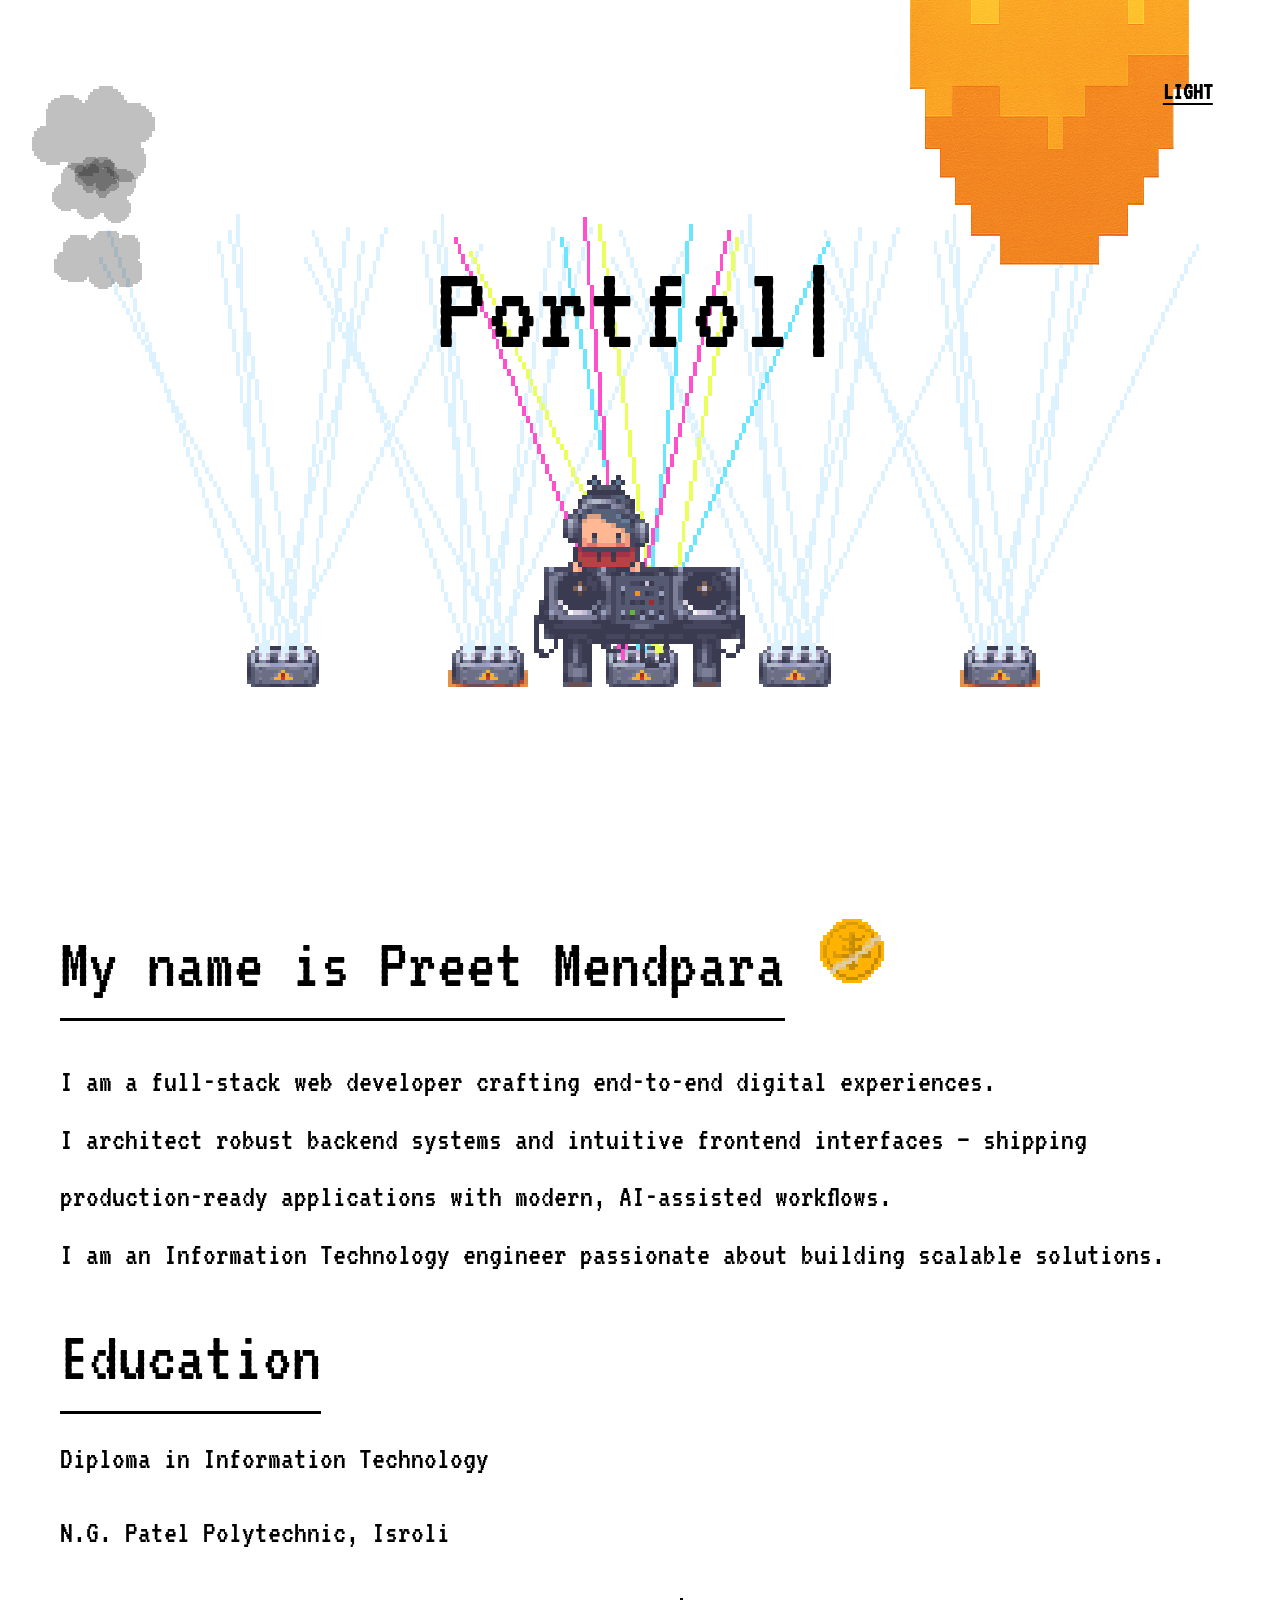
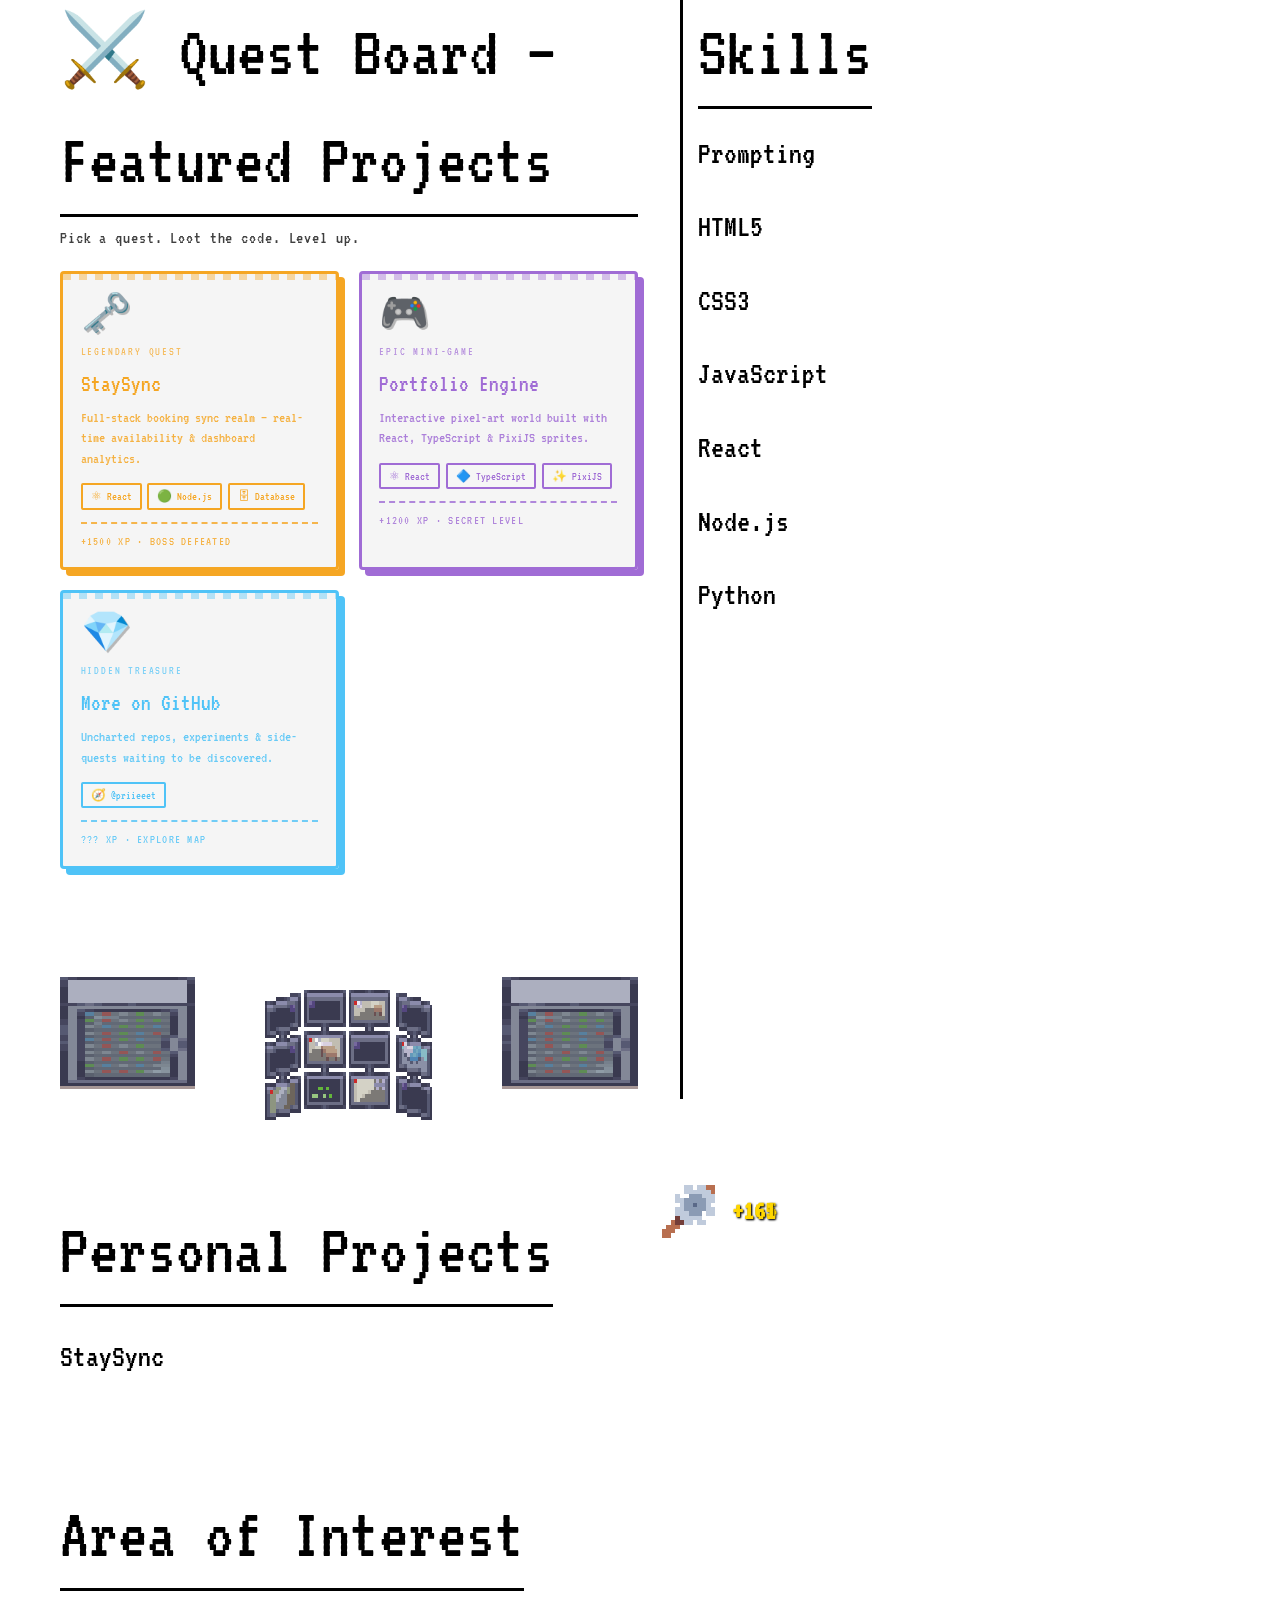
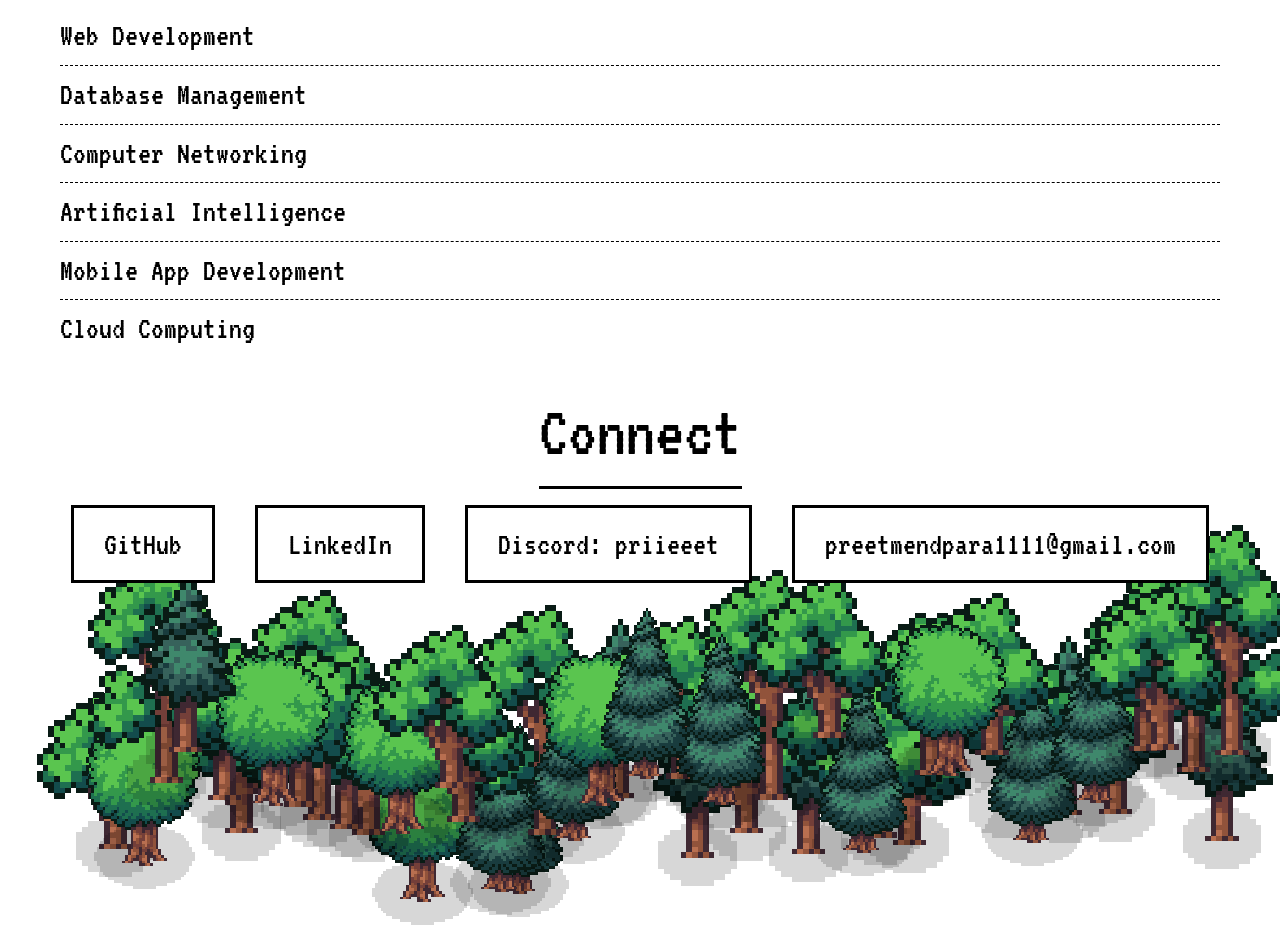
==== commit bbac918b: "Add SEO branding signals (og:site_name, canonical, JSON-LD) Strengthens site-identity signals for se" ====
--- a/index.html
+++ b/index.html
@@ -8,7 +8,20 @@
     <meta property="og:title" content="Preet Mendpara — Portfolio" />
     <meta property="og:description" content="Portfolio of Preet Mendpara — full-stack developer and Information Technology engineer." />
     <meta property="og:type" content="website" />
+    <meta property="og:site_name" content="Preet Mendpara" />
+    <meta property="og:url" content="https://preetmendpara.qzz.io/" />
     <meta name="twitter:card" content="summary_large_image" />
+    <link rel="canonical" href="https://preetmendpara.qzz.io/" />
+    <script type="application/ld+json">
+    {
+      "@context": "https://schema.org",
+      "@type": "Person",
+      "name": "Preet Mendpara",
+      "url": "https://preetmendpara.qzz.io/",
+      "jobTitle": "Full-Stack Developer",
+      "description": "Portfolio of Preet Mendpara — full-stack developer and Information Technology engineer."
+    }
+    </script>
     <script type="module" crossorigin src="./assets/spa-index-BbxwJ9Tg.js"></script>
     <link rel="modulepreload" crossorigin href="./assets/Geometry-foVdG5LD.js">
     <link rel="modulepreload" crossorigin href="./assets/GCManagedHash-CzOFRGLV.js">
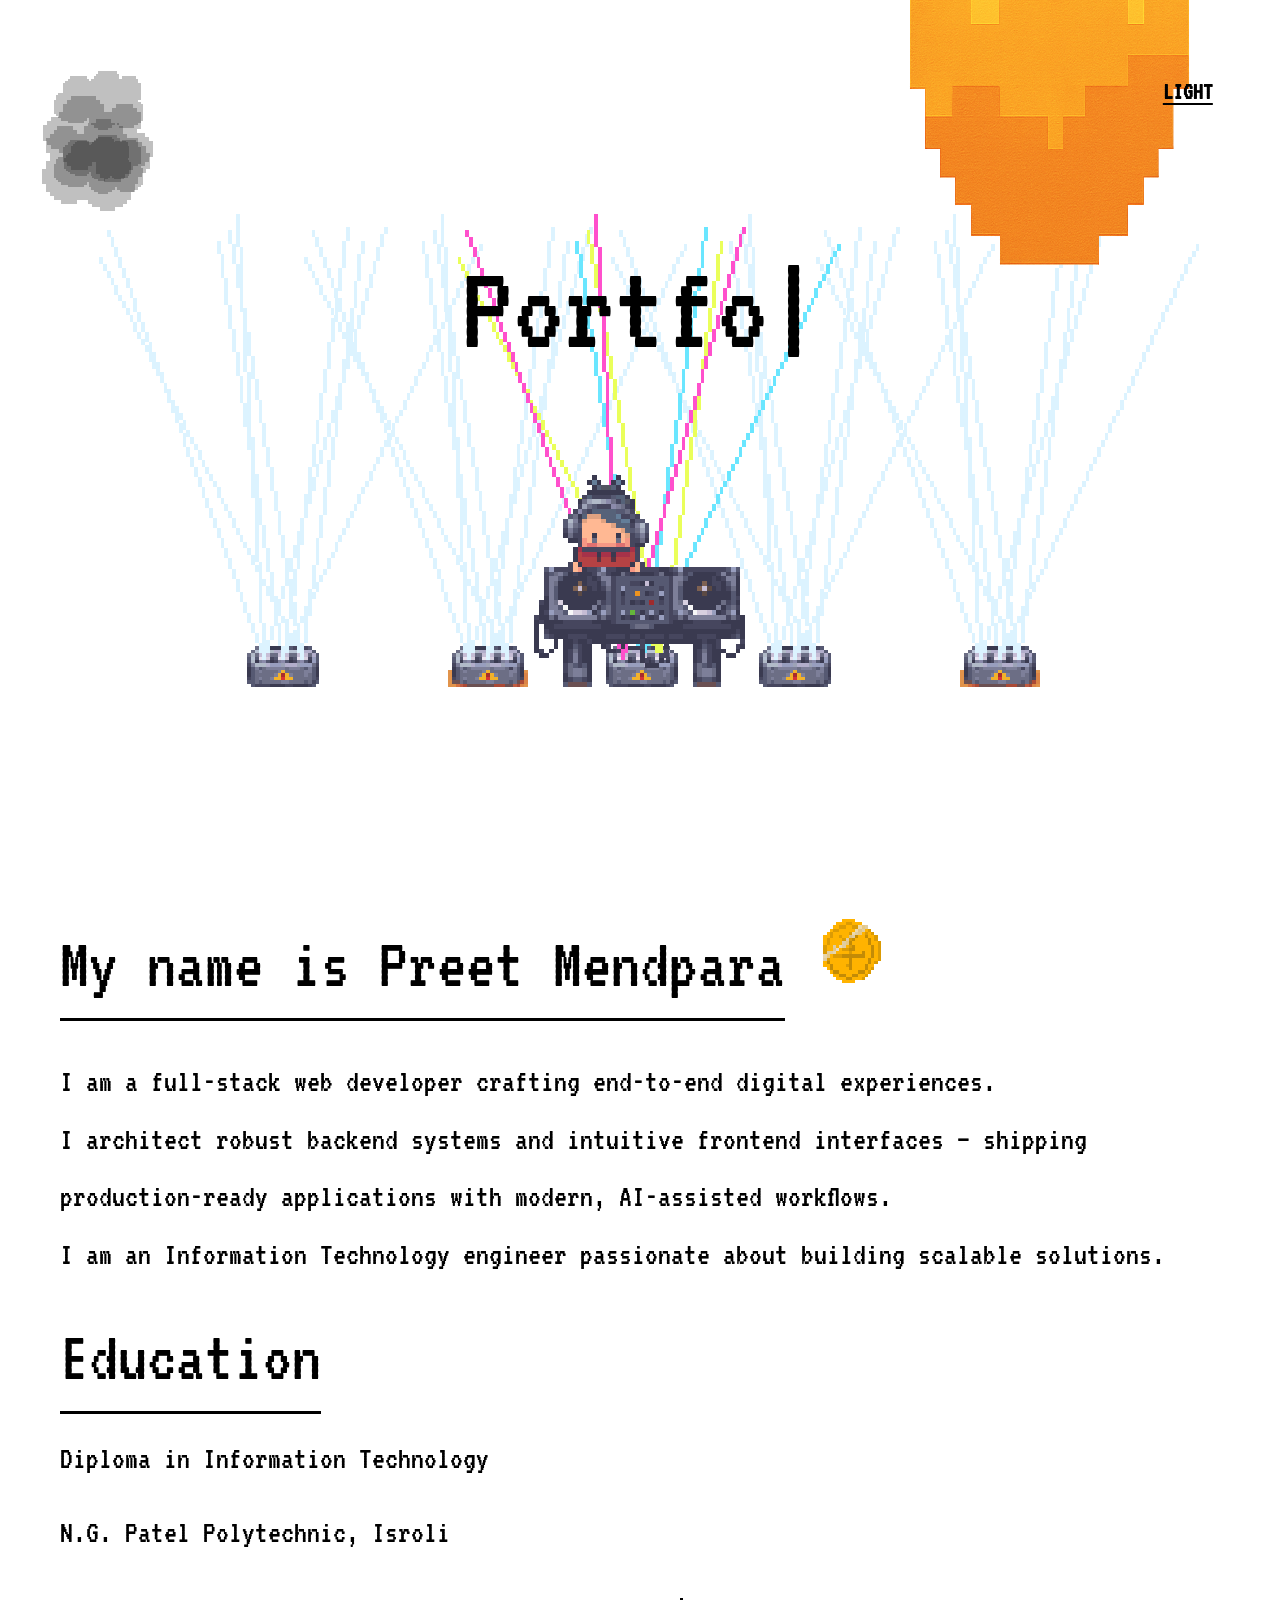
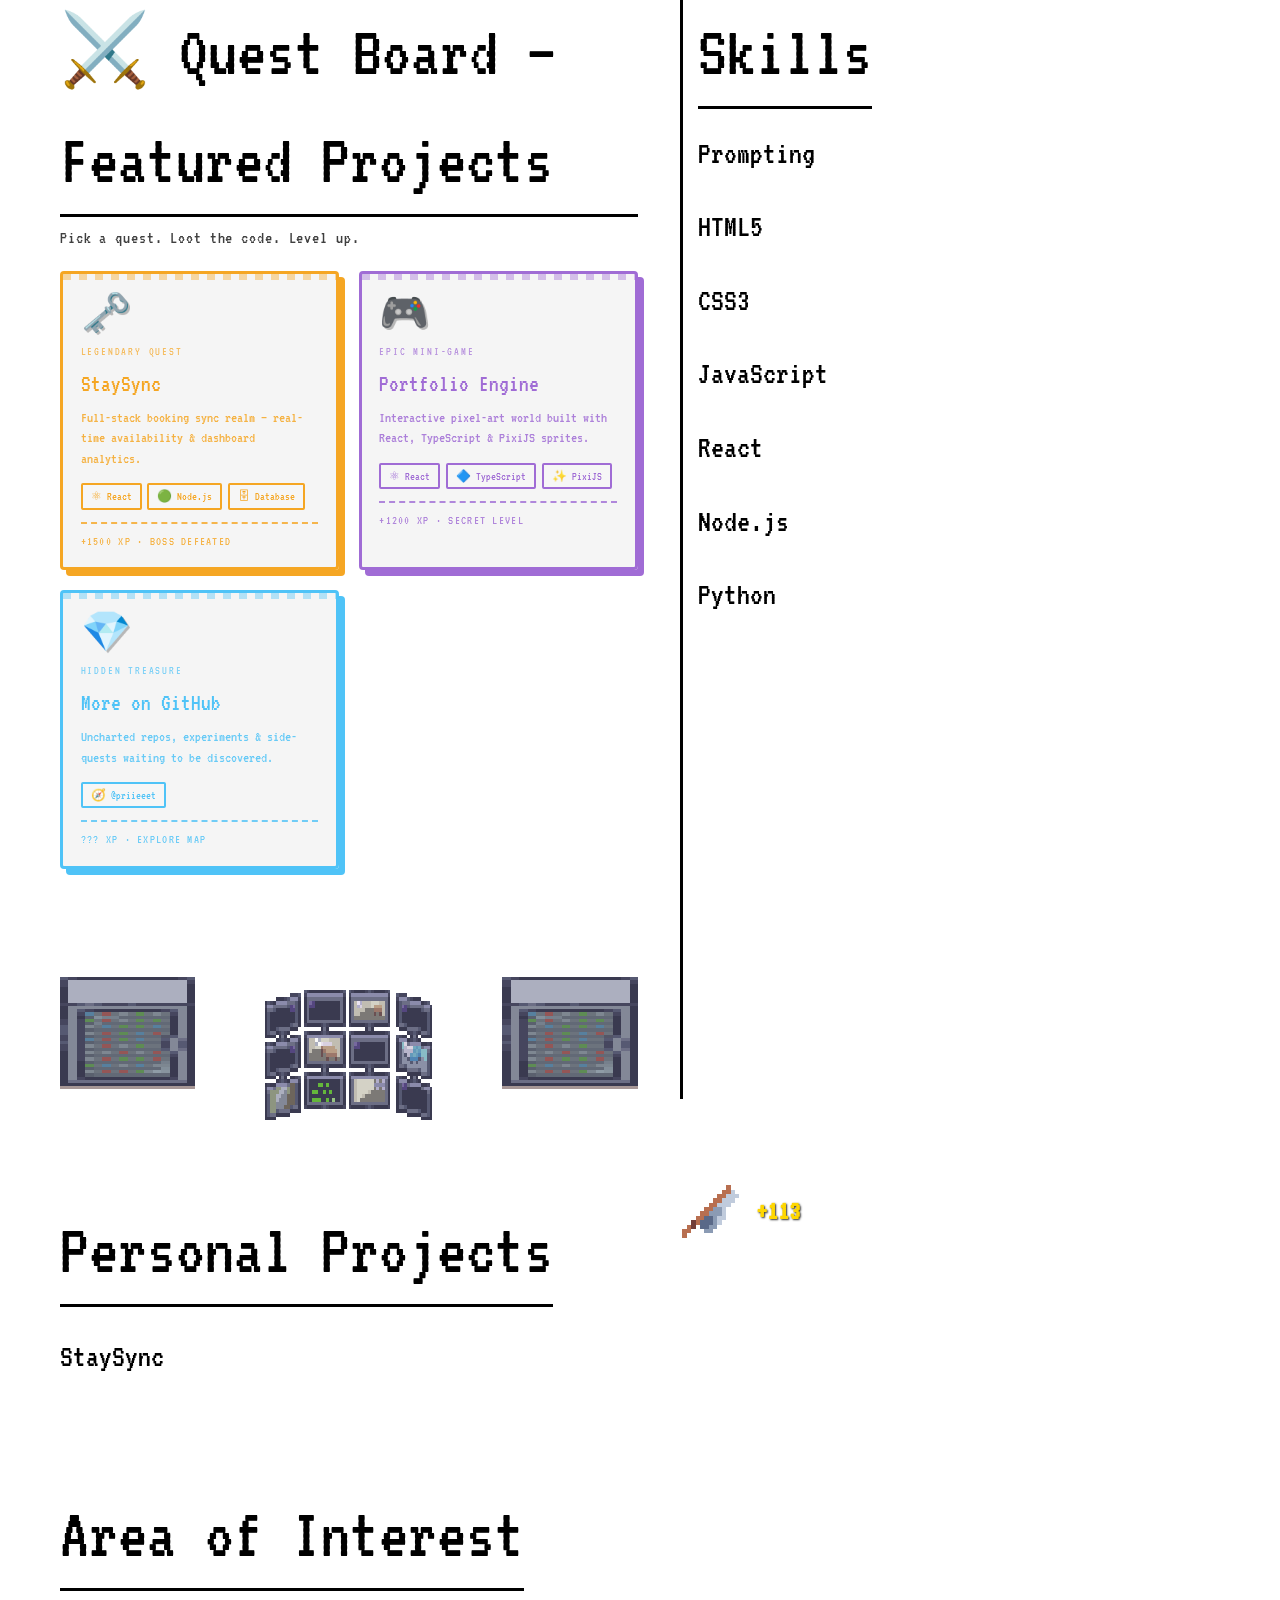
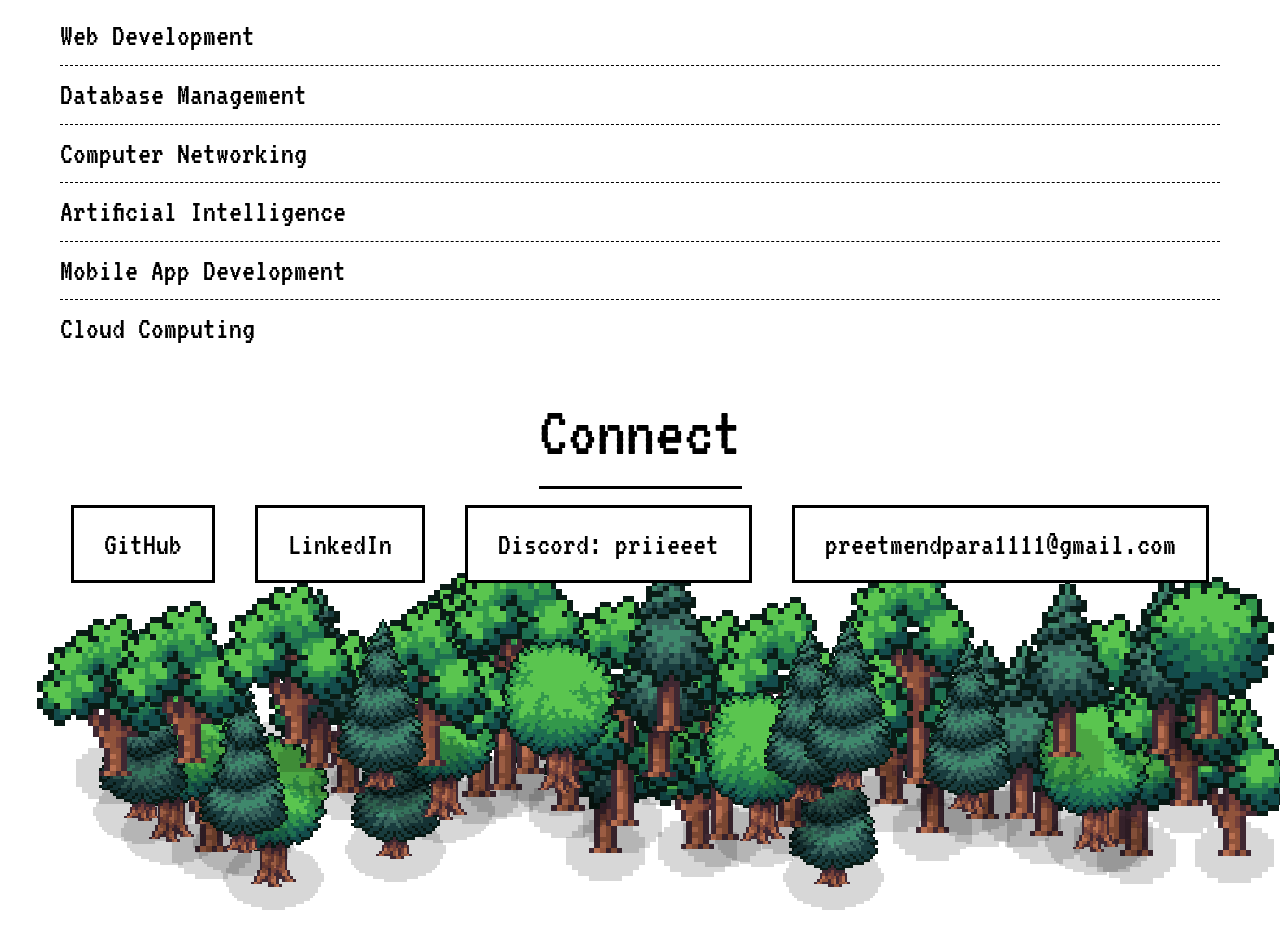
==== commit 6930c273: "Replace leftover Lovable favicon with a custom PM monogram The favicon.ico shipped from the original" ====
--- a/index.html
+++ b/index.html
@@ -3,6 +3,10 @@
   <head>
     <meta charset="UTF-8" />
     <meta name="viewport" content="width=device-width, initial-scale=1.0" />
+    <link rel="icon" href="/favicon.ico" sizes="any" />
+    <link rel="icon" type="image/png" sizes="32x32" href="/favicon-32x32.png" />
+    <link rel="icon" type="image/png" sizes="16x16" href="/favicon-16x16.png" />
+    <link rel="apple-touch-icon" href="/apple-touch-icon.png" />
     <title>Preet Mendpara — Portfolio</title>
     <meta name="description" content="Portfolio of Preet Mendpara — full-stack developer and Information Technology engineer." />
     <meta property="og:title" content="Preet Mendpara — Portfolio" />
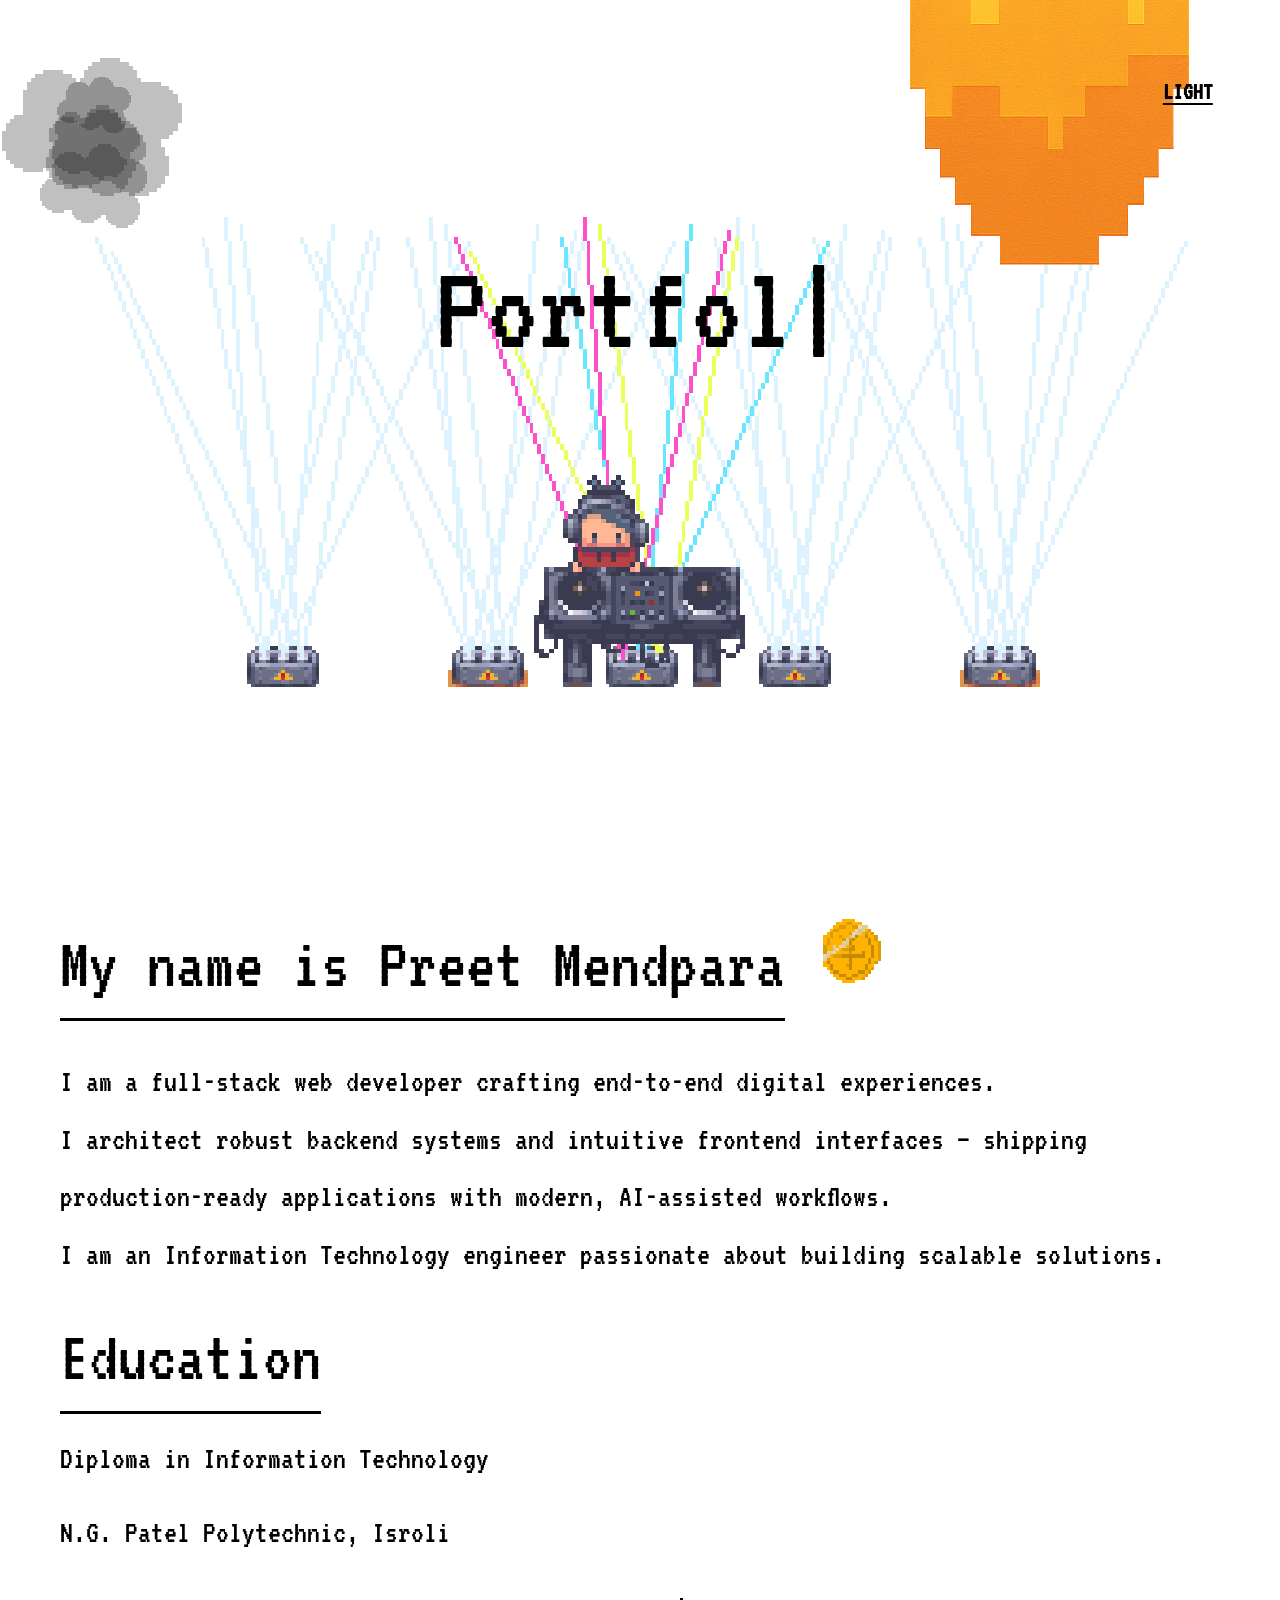
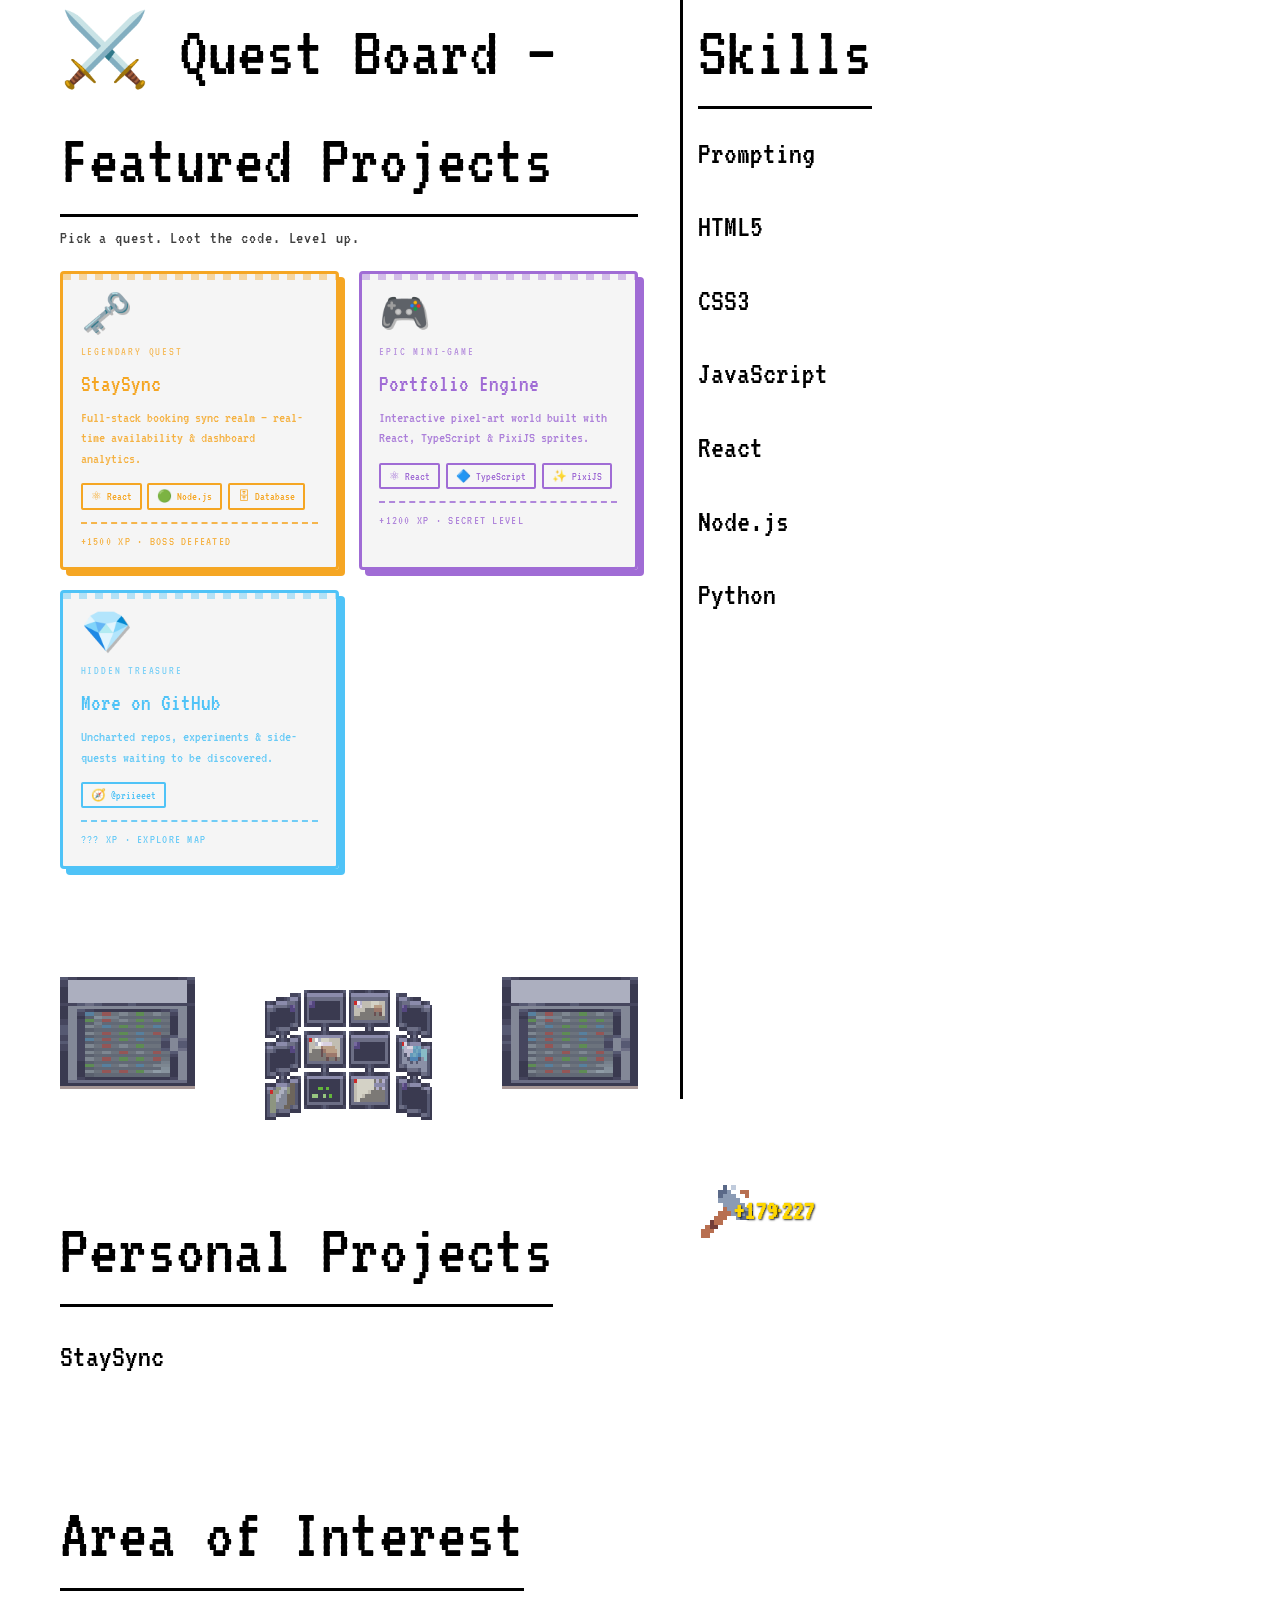
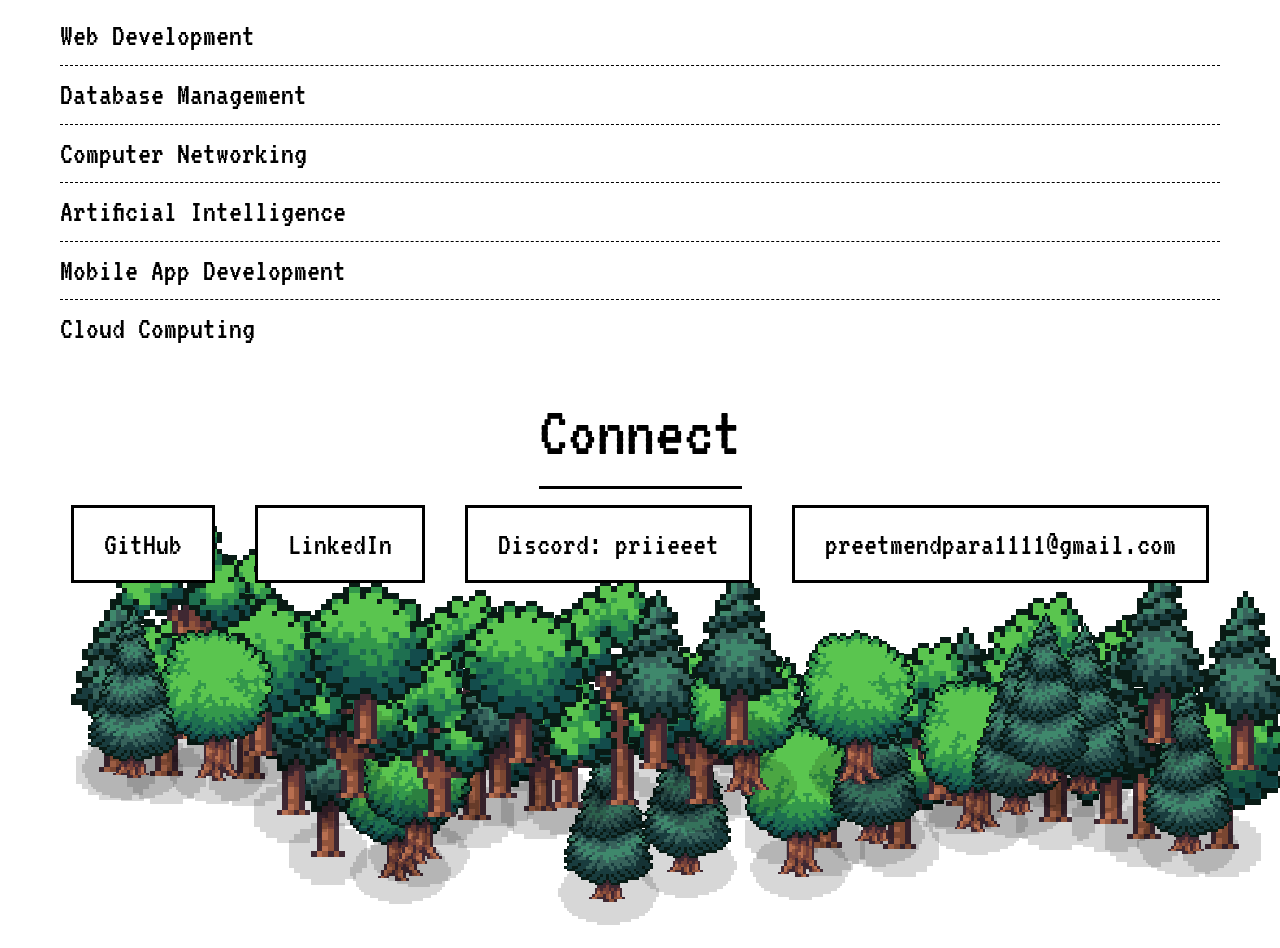
==== commit 2f1dbf57: "Install Google Tag Manager (GTM-T278LCZX) Adds the GTM head script and body noscript iframe to index" ====
--- a/index.html
+++ b/index.html
@@ -3,6 +3,13 @@
   <head>
     <meta charset="UTF-8" />
     <meta name="viewport" content="width=device-width, initial-scale=1.0" />
+    <!-- Google Tag Manager -->
+    <script>(function(w,d,s,l,i){w[l]=w[l]||[];w[l].push({'gtm.start':
+    new Date().getTime(),event:'gtm.js'});var f=d.getElementsByTagName(s)[0],
+    j=d.createElement(s),dl=l!='dataLayer'?'&l='+l:'';j.async=true;j.src=
+    'https://www.googletagmanager.com/gtm.js?id='+i+dl;f.parentNode.insertBefore(j,f);
+    })(window,document,'script','dataLayer','GTM-T278LCZX');</script>
+    <!-- End Google Tag Manager -->
     <link rel="icon" href="/favicon.ico" sizes="any" />
     <link rel="icon" type="image/png" sizes="32x32" href="/favicon-32x32.png" />
     <link rel="icon" type="image/png" sizes="16x16" href="/favicon-16x16.png" />
@@ -35,6 +42,10 @@
     <link rel="stylesheet" crossorigin href="./assets/spa-index-B8fO9AKc.css">
   </head>
   <body>
+    <!-- Google Tag Manager (noscript) -->
+    <noscript><iframe src="https://www.googletagmanager.com/ns.html?id=GTM-T278LCZX"
+    height="0" width="0" style="display:none;visibility:hidden"></iframe></noscript>
+    <!-- End Google Tag Manager (noscript) -->
     <div id="root"></div>
   </body>
 </html>
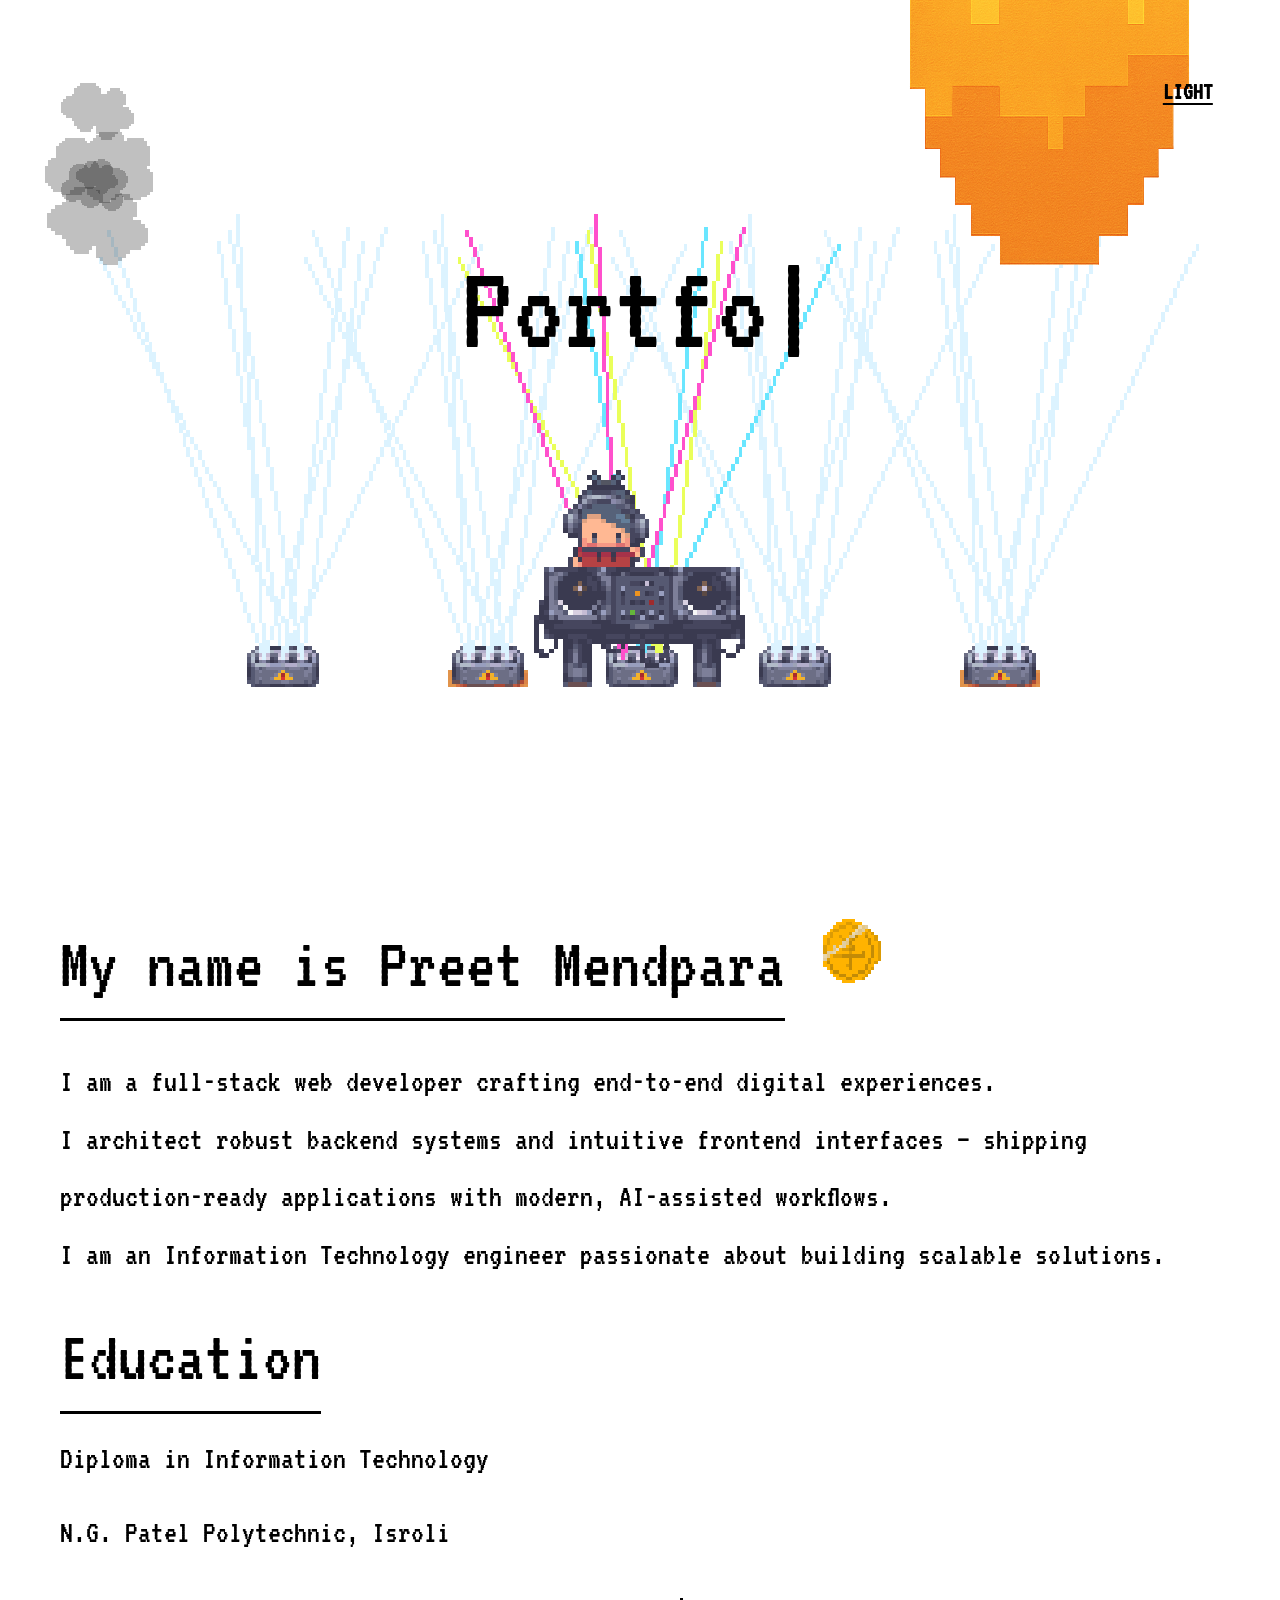
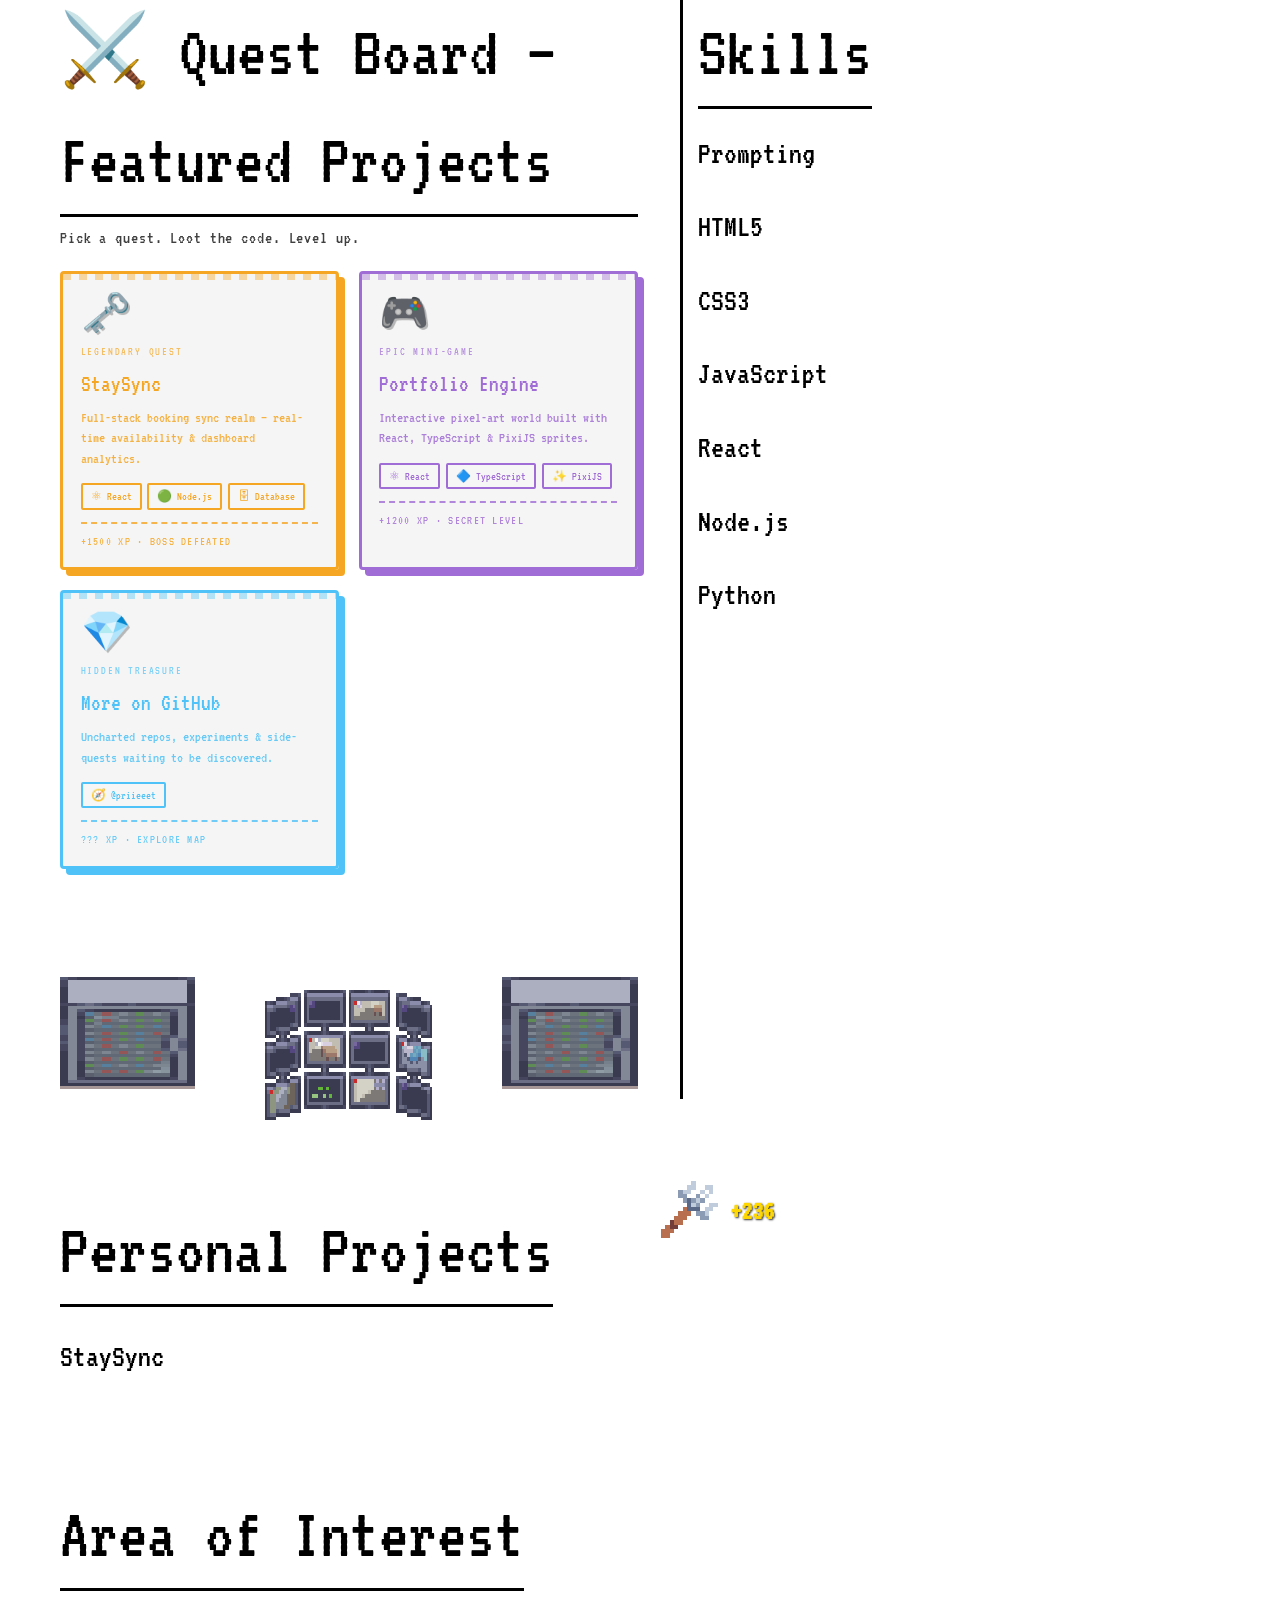
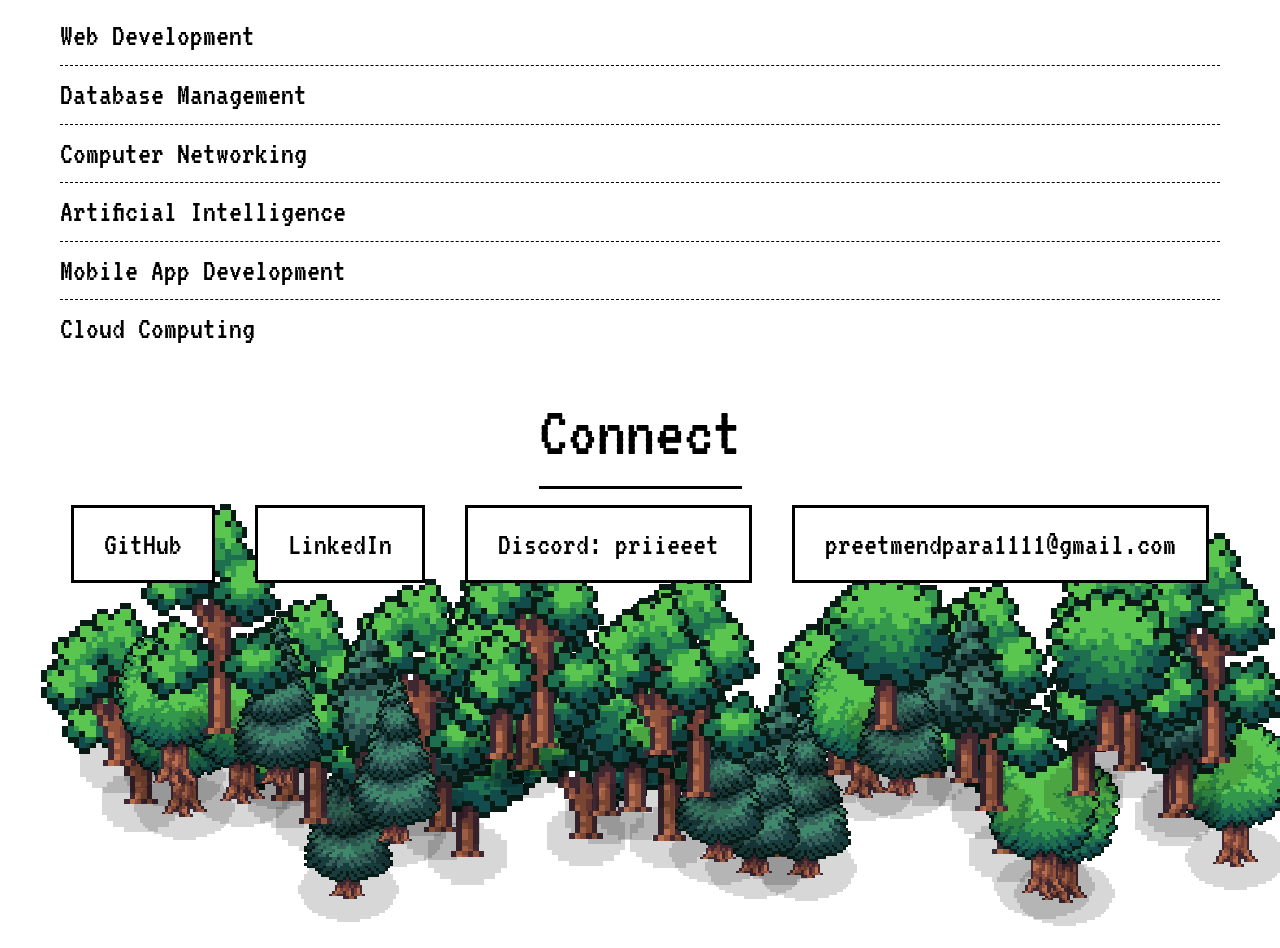
==== commit 2b27b2e2: "Add sitemap, web manifest, and theme-color Adds sitemap.xml for search engine discovery, site.webman" ====
--- a/index.html
+++ b/index.html
@@ -14,6 +14,8 @@
     <link rel="icon" type="image/png" sizes="32x32" href="/favicon-32x32.png" />
     <link rel="icon" type="image/png" sizes="16x16" href="/favicon-16x16.png" />
     <link rel="apple-touch-icon" href="/apple-touch-icon.png" />
+    <link rel="manifest" href="/site.webmanifest" />
+    <meta name="theme-color" content="#0d0d10" />
     <title>Preet Mendpara — Portfolio</title>
     <meta name="description" content="Portfolio of Preet Mendpara — full-stack developer and Information Technology engineer." />
     <meta property="og:title" content="Preet Mendpara — Portfolio" />
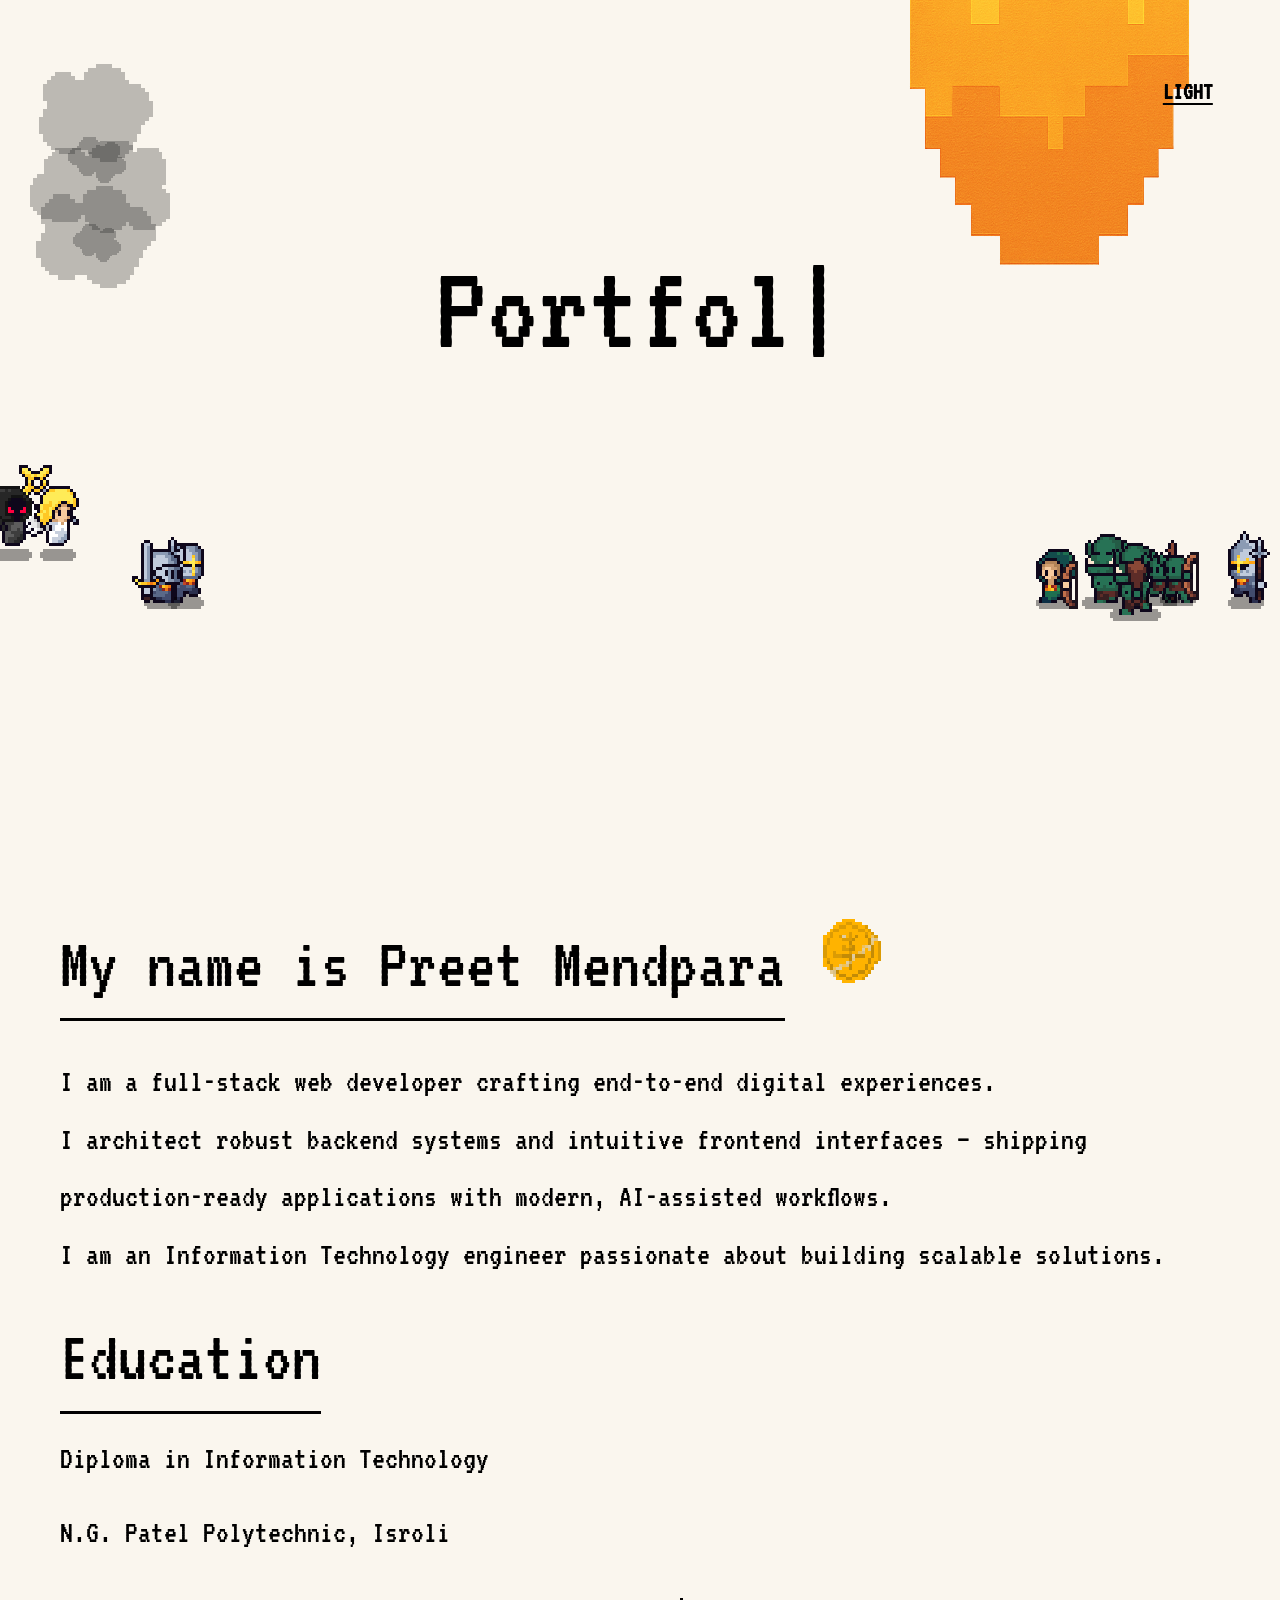
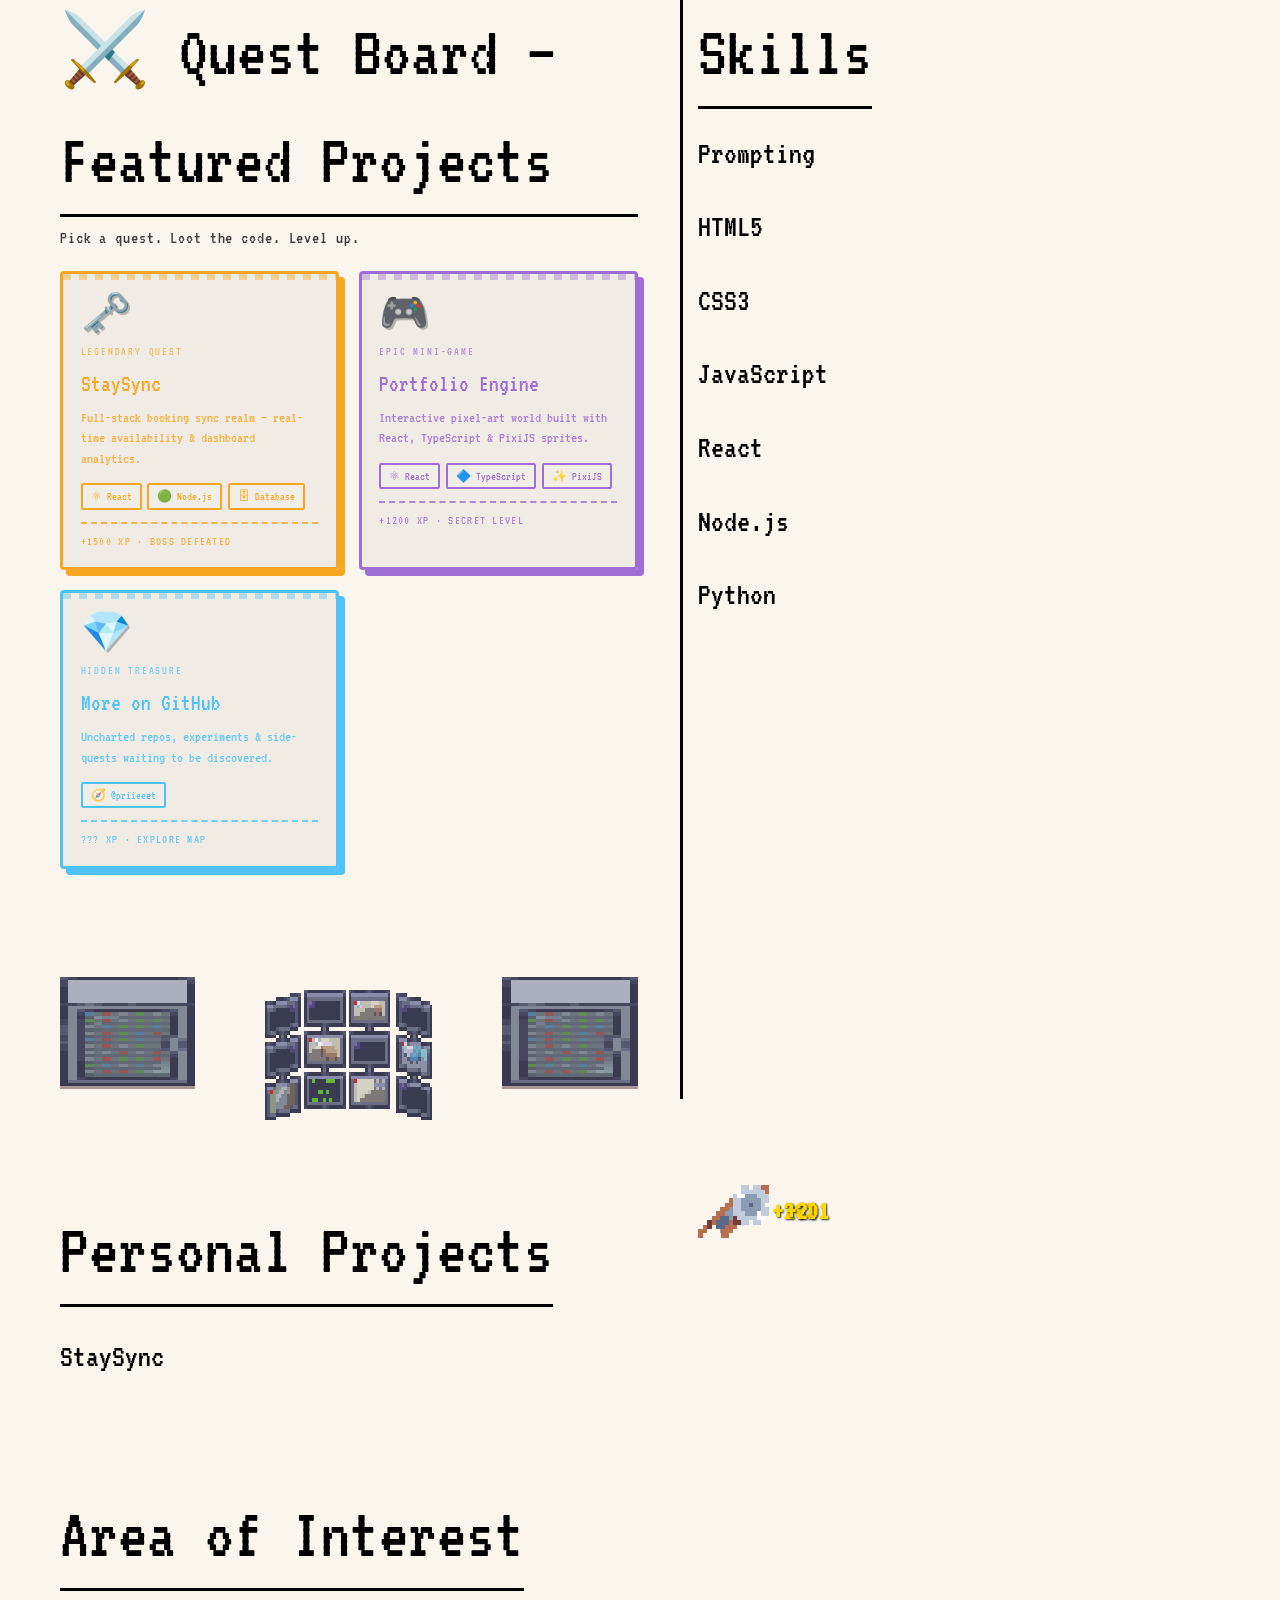
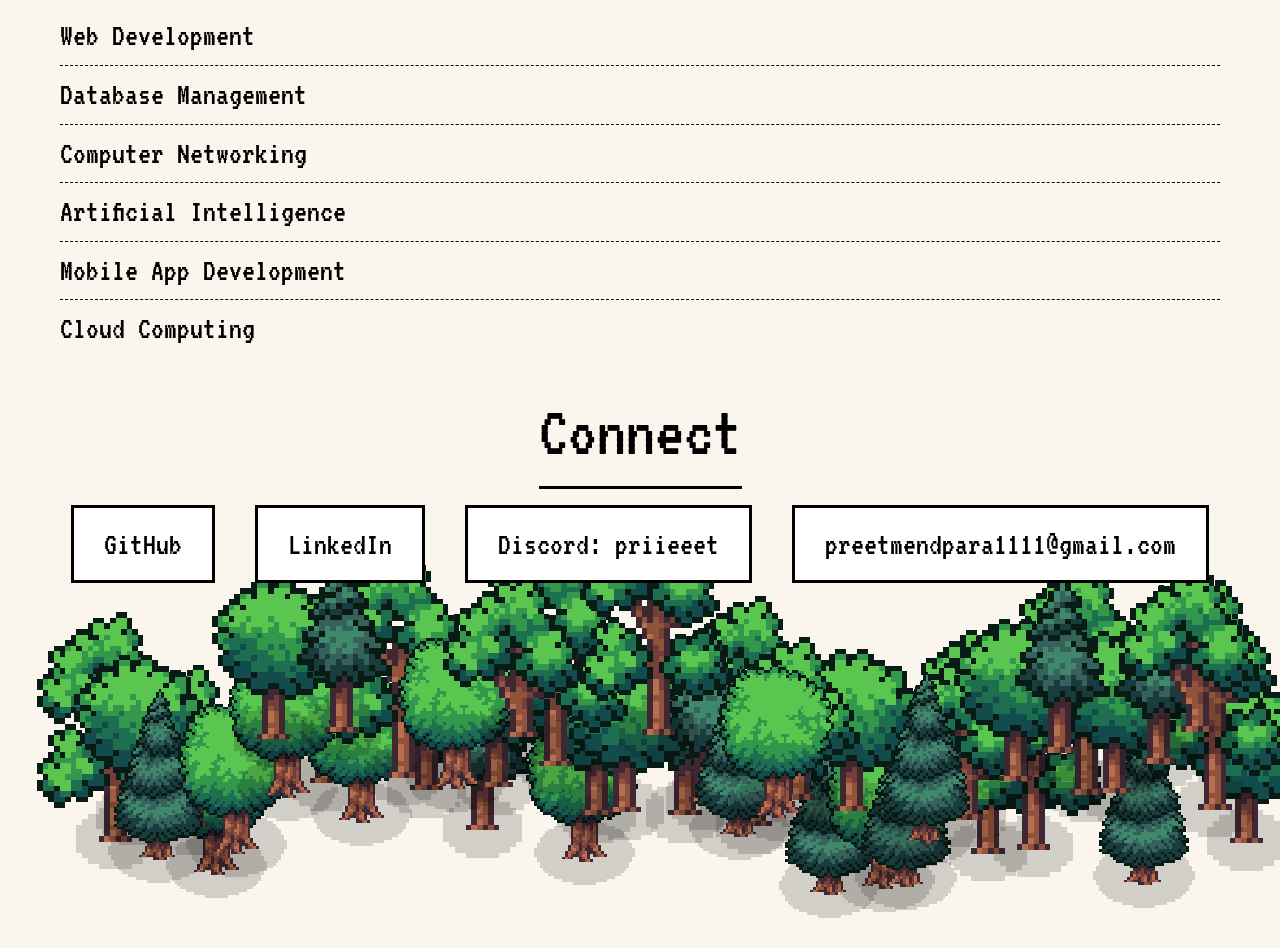
==== commit 40b12e98: "Add CSS polish overrides layered over the compiled bundle New overrides.css (linked after the bundle" ====
--- a/index.html
+++ b/index.html
@@ -42,6 +42,7 @@
     <link rel="modulepreload" crossorigin href="./assets/RenderTargetSystem-B2AzJXBv.js">
     <link rel="modulepreload" crossorigin href="./assets/canvasUtils-BE_f9GGP.js">
     <link rel="stylesheet" crossorigin href="./assets/spa-index-B8fO9AKc.css">
+    <link rel="stylesheet" href="/overrides.css">
   </head>
   <body>
     <!-- Google Tag Manager (noscript) -->
--- a/overrides.css
+++ b/overrides.css
@@ -0,0 +1,82 @@
+/* ==========================================================================
+   Polish overrides — layered on top of the compiled SPA bundle.
+   Only element-level rules here: the bundle's class names are hashed and
+   must not be referenced. The app's theme toggle sets data-theme="dark"
+   on <html>, so light-only tweaks are scoped to :not([data-theme="dark"]).
+   ========================================================================== */
+
+/* Warm paper background instead of stark white — light theme only */
+html:not([data-theme="dark"]),
+html:not([data-theme="dark"]) body {
+  background-color: #faf6ee !important;
+}
+
+/* Text selection in the site's amber accent */
+::selection {
+  background: #f5a623;
+  color: #1a1a1a;
+}
+
+/* Slim retro scrollbar — light theme */
+html:not([data-theme="dark"]) ::-webkit-scrollbar {
+  width: 12px;
+  height: 12px;
+}
+html:not([data-theme="dark"]) ::-webkit-scrollbar-track {
+  background: #efe9dd;
+}
+html:not([data-theme="dark"]) ::-webkit-scrollbar-thumb {
+  background: #a06cd5;
+  border: 3px solid #efe9dd;
+  border-radius: 0; /* square = pixel aesthetic */
+}
+html:not([data-theme="dark"]) ::-webkit-scrollbar-thumb:hover {
+  background: #8a53c2;
+}
+html:not([data-theme="dark"]) {
+  scrollbar-width: thin;
+  scrollbar-color: #a06cd5 #efe9dd;
+}
+
+/* Slim retro scrollbar — dark theme */
+html[data-theme="dark"] ::-webkit-scrollbar {
+  width: 12px;
+  height: 12px;
+}
+html[data-theme="dark"] ::-webkit-scrollbar-track {
+  background: #1c1c22;
+}
+html[data-theme="dark"] ::-webkit-scrollbar-thumb {
+  background: #a06cd5;
+  border: 3px solid #1c1c22;
+  border-radius: 0;
+}
+html[data-theme="dark"] ::-webkit-scrollbar-thumb:hover {
+  background: #b98ae0;
+}
+html[data-theme="dark"] {
+  scrollbar-width: thin;
+  scrollbar-color: #a06cd5 #1c1c22;
+}
+
+/* Gentle hover motion for interactive elements */
+a,
+button {
+  transition: transform 120ms ease, opacity 120ms ease, box-shadow 120ms ease;
+}
+a:hover,
+button:hover {
+  transform: translateY(-1px);
+}
+
+/* Keyboard focus visible in accent purple */
+a:focus-visible,
+button:focus-visible {
+  outline: 3px solid #a06cd5;
+  outline-offset: 2px;
+}
+
+/* Keep sprite art crisp if the browser ever scales it */
+img {
+  image-rendering: pixelated;
+}
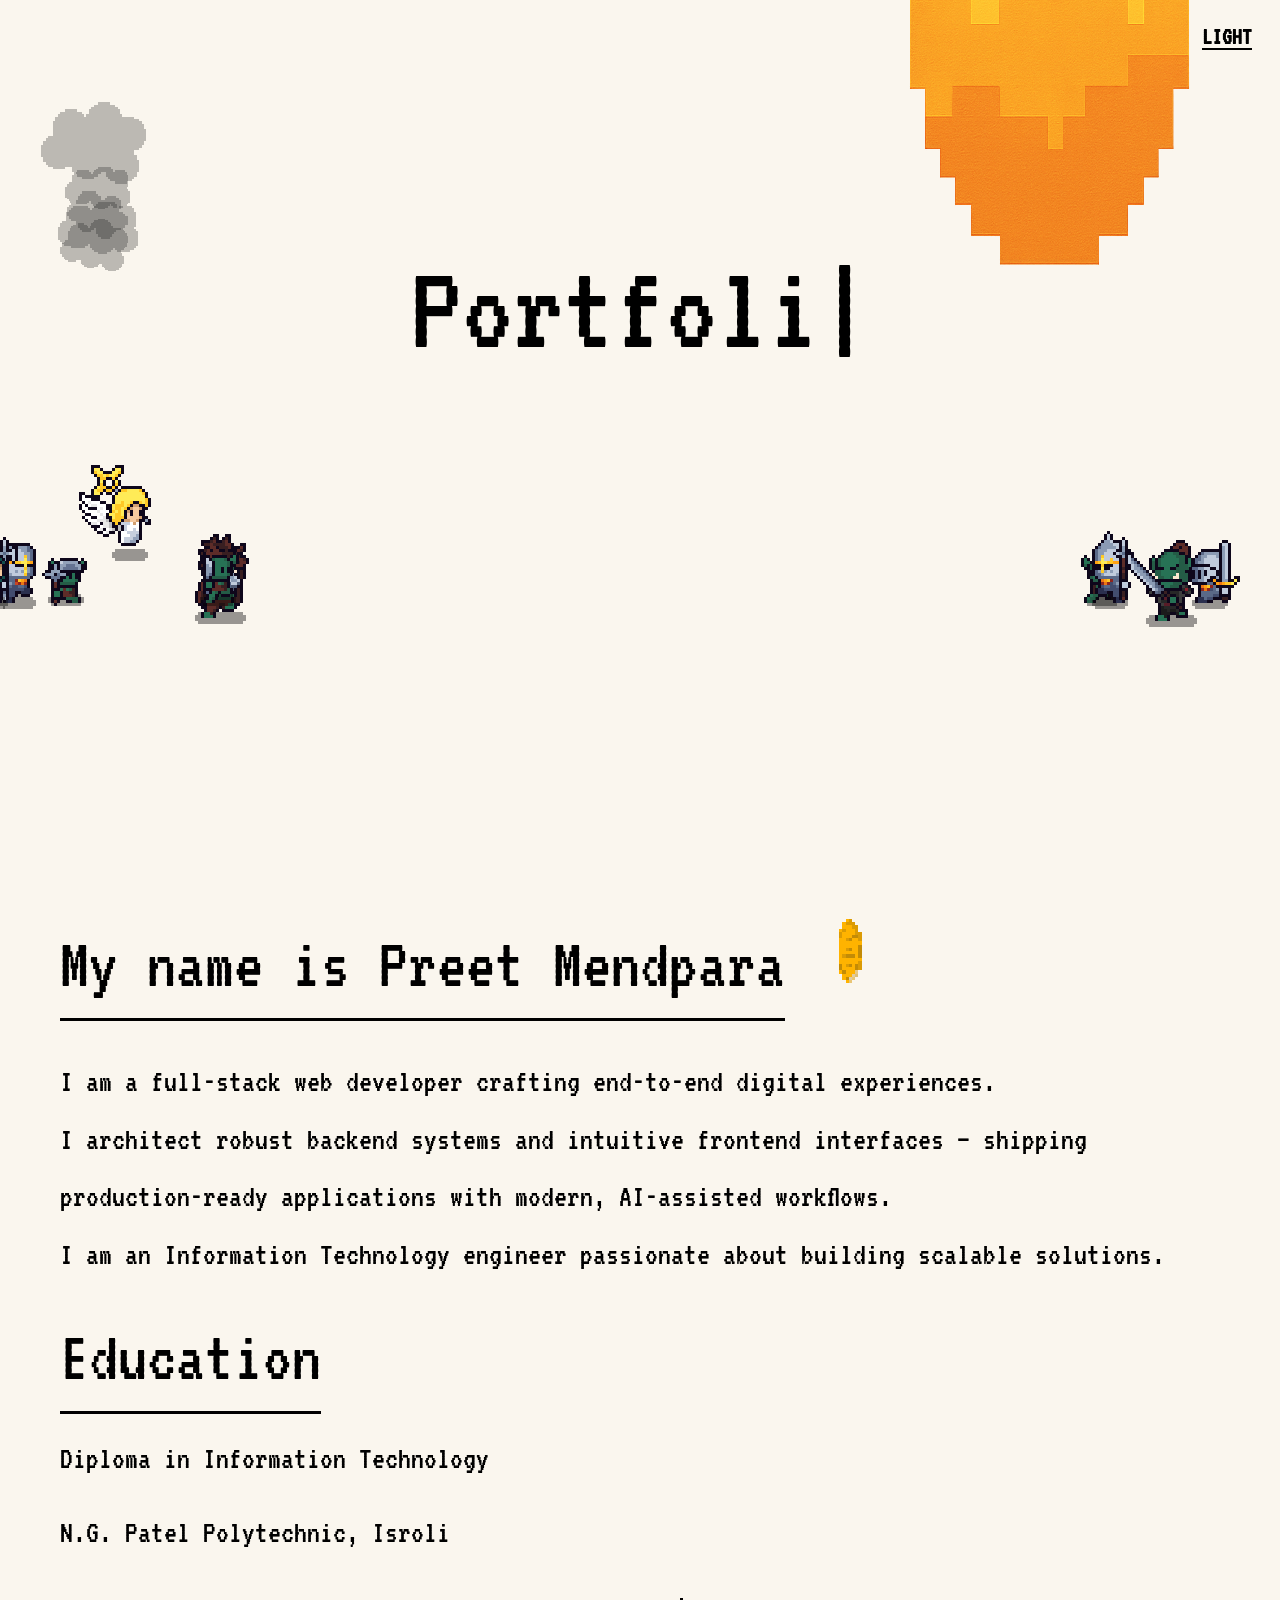
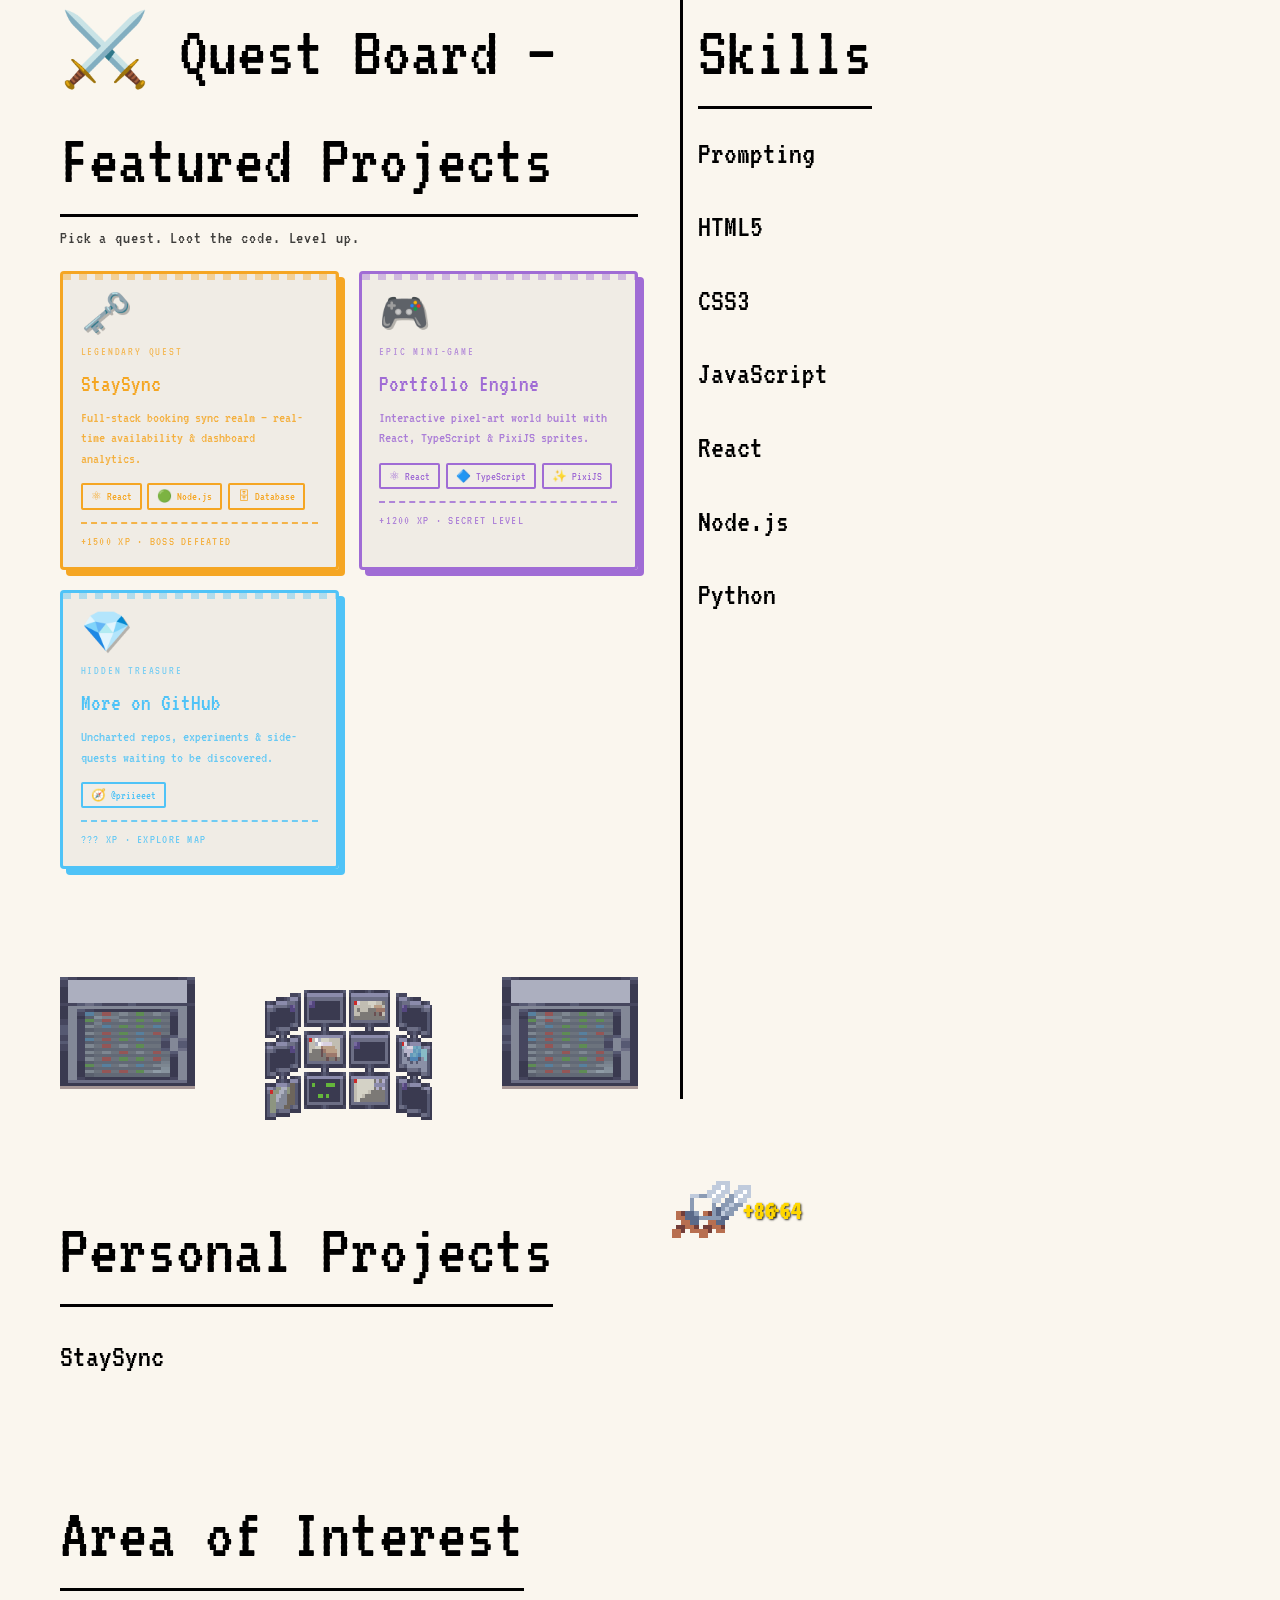
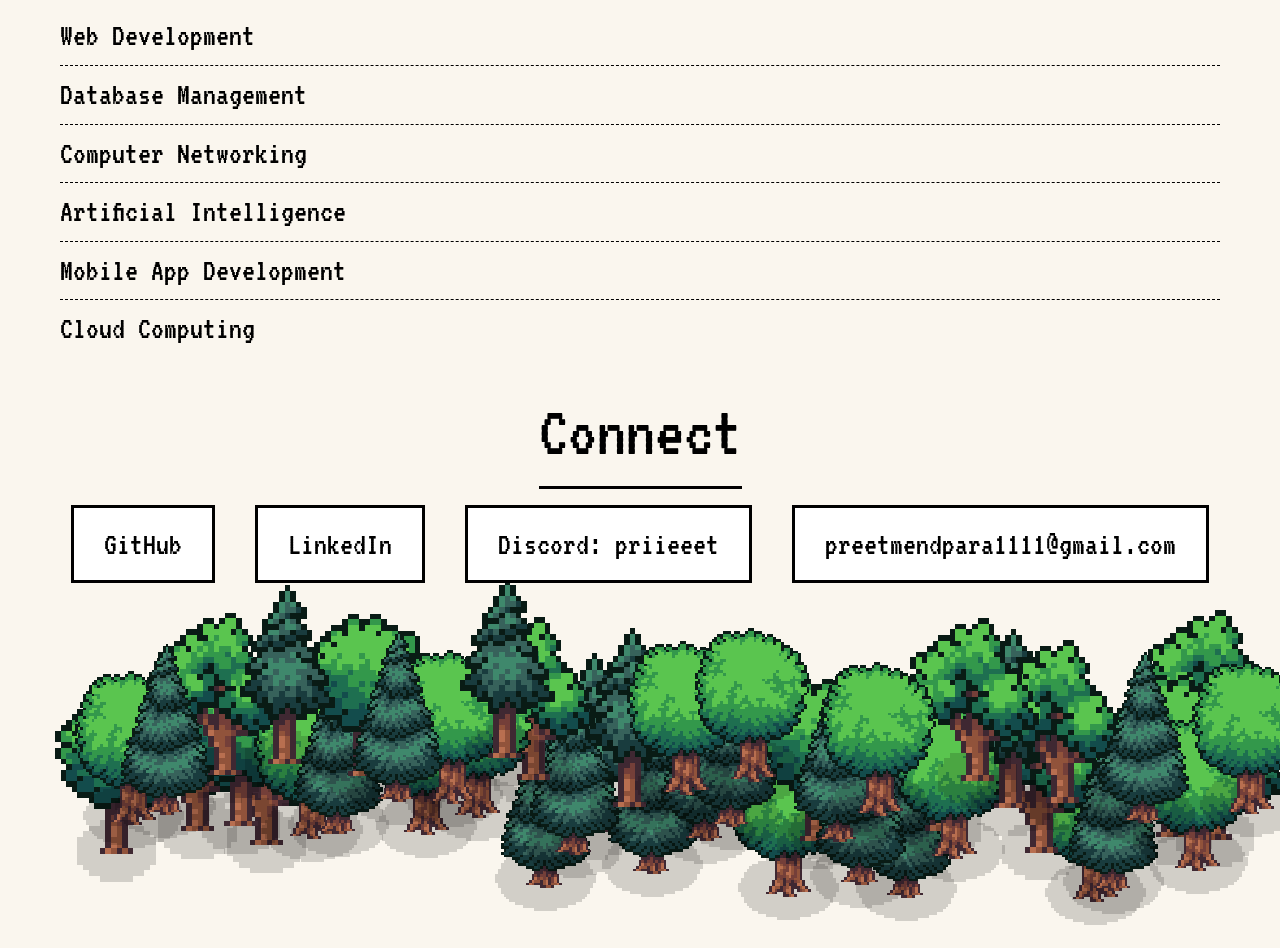
==== commit 7ec4f64f: "Cache-bust overrides.css with ?v=2 Browsers/edge kept serving the stale stylesheet, so the theme-tog" ====
--- a/index.html
+++ b/index.html
@@ -42,7 +42,7 @@
     <link rel="modulepreload" crossorigin href="./assets/RenderTargetSystem-B2AzJXBv.js">
     <link rel="modulepreload" crossorigin href="./assets/canvasUtils-BE_f9GGP.js">
     <link rel="stylesheet" crossorigin href="./assets/spa-index-B8fO9AKc.css">
-    <link rel="stylesheet" href="/overrides.css">
+    <link rel="stylesheet" href="/overrides.css?v=2">
   </head>
   <body>
     <!-- Google Tag Manager (noscript) -->
--- a/overrides.css
+++ b/overrides.css
@@ -59,15 +59,10 @@
   scrollbar-color: #a06cd5 #1c1c22;
 }
 
-/* Gentle hover motion for interactive elements */
-a,
-button {
-  transition: transform 120ms ease, opacity 120ms ease, box-shadow 120ms ease;
-}
-a:hover,
-button:hover {
-  transform: translateY(-1px);
-}
+/* NOTE: no transform-based hover effects here. The compiled app positions
+   some interactive elements (e.g. the theme toggle) via CSS transforms, and
+   an element-level `:hover { transform: ... }` override replaces that
+   positioning transform, making the element jump out of place. */
 
 /* Keyboard focus visible in accent purple */
 a:focus-visible,
@@ -80,3 +75,17 @@
 img {
   image-rendering: pixelated;
 }
+
+/* Pin the theme toggle to the viewport top-right. By default the app
+   absolutely-positions it inside the animated sun/moon sprite container,
+   so it drifted around with the sprite. (.theme-text-button is an
+   unhashed app class, verified stable across builds.) */
+.theme-text-button {
+  position: fixed !important;
+  top: 14px !important;
+  right: 18px !important;
+  left: auto !important;
+  bottom: auto !important;
+  transform: none !important;
+  z-index: 9999 !important;
+}
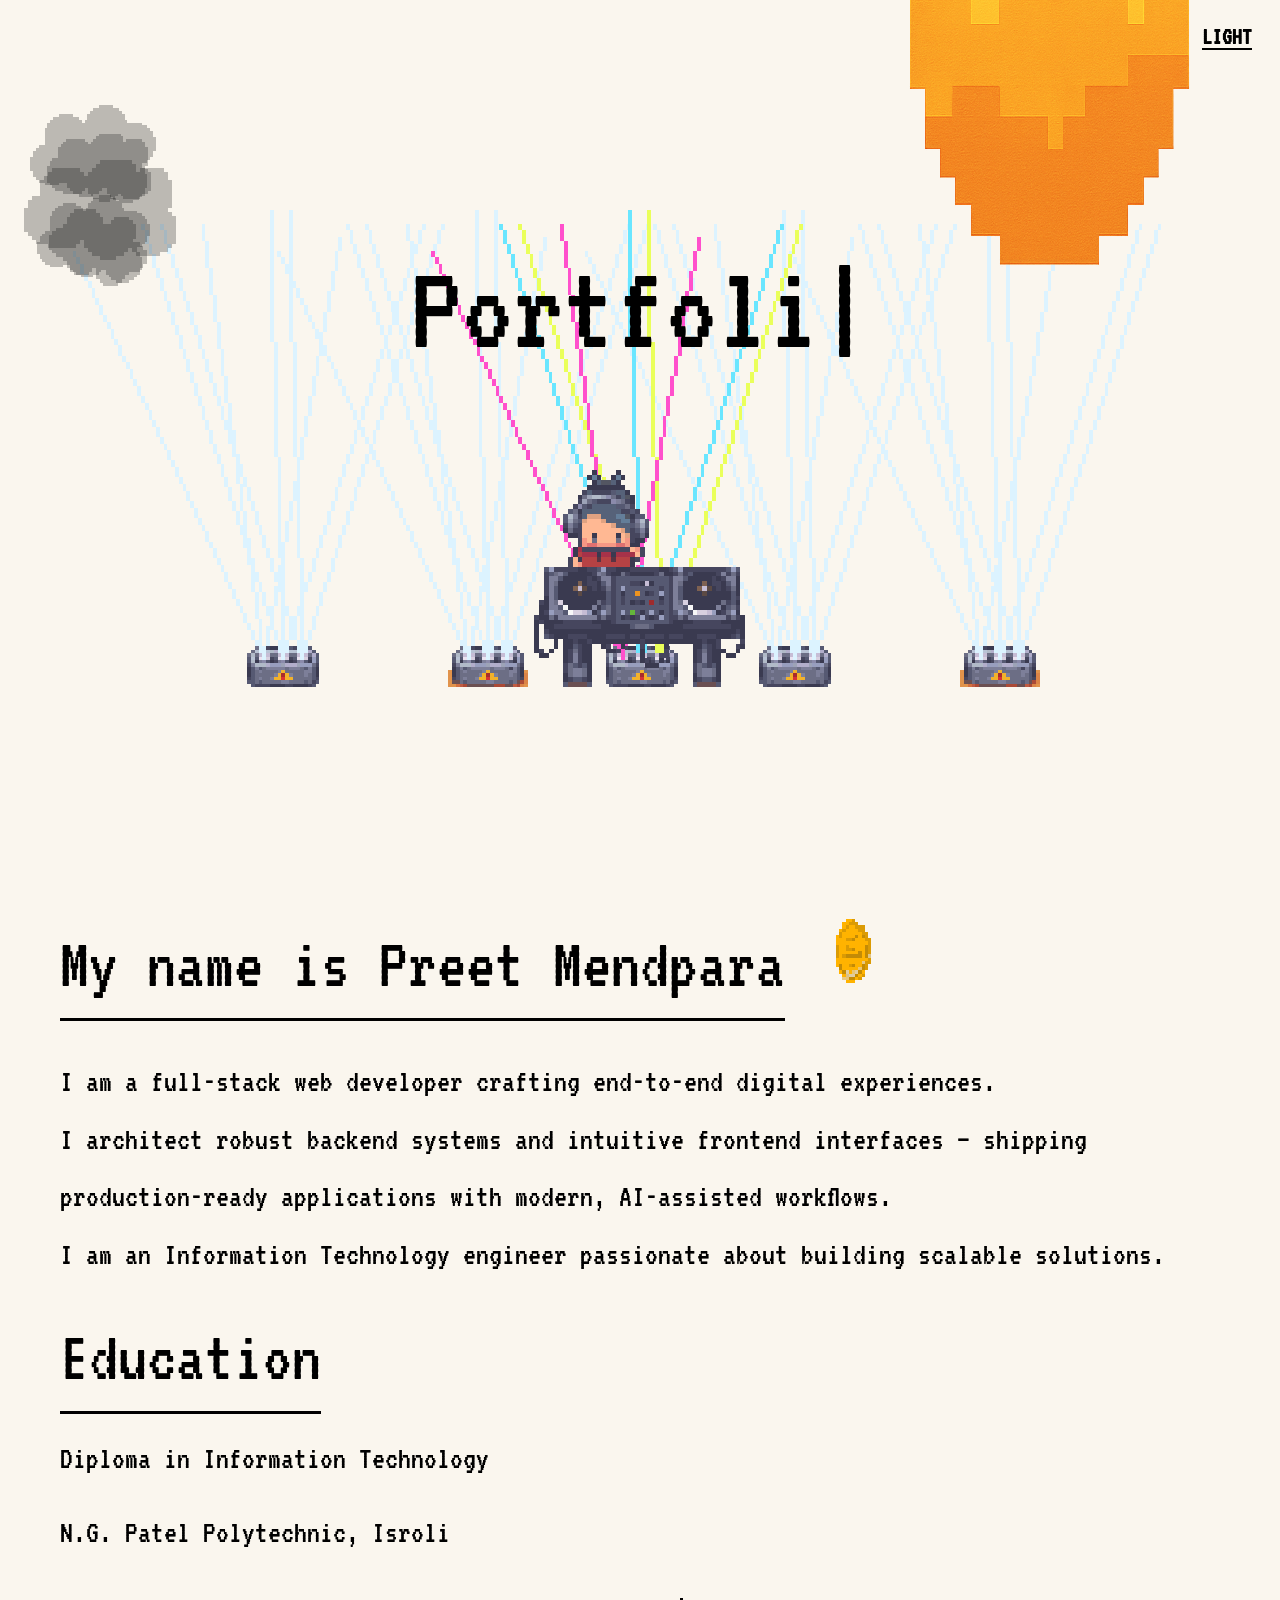
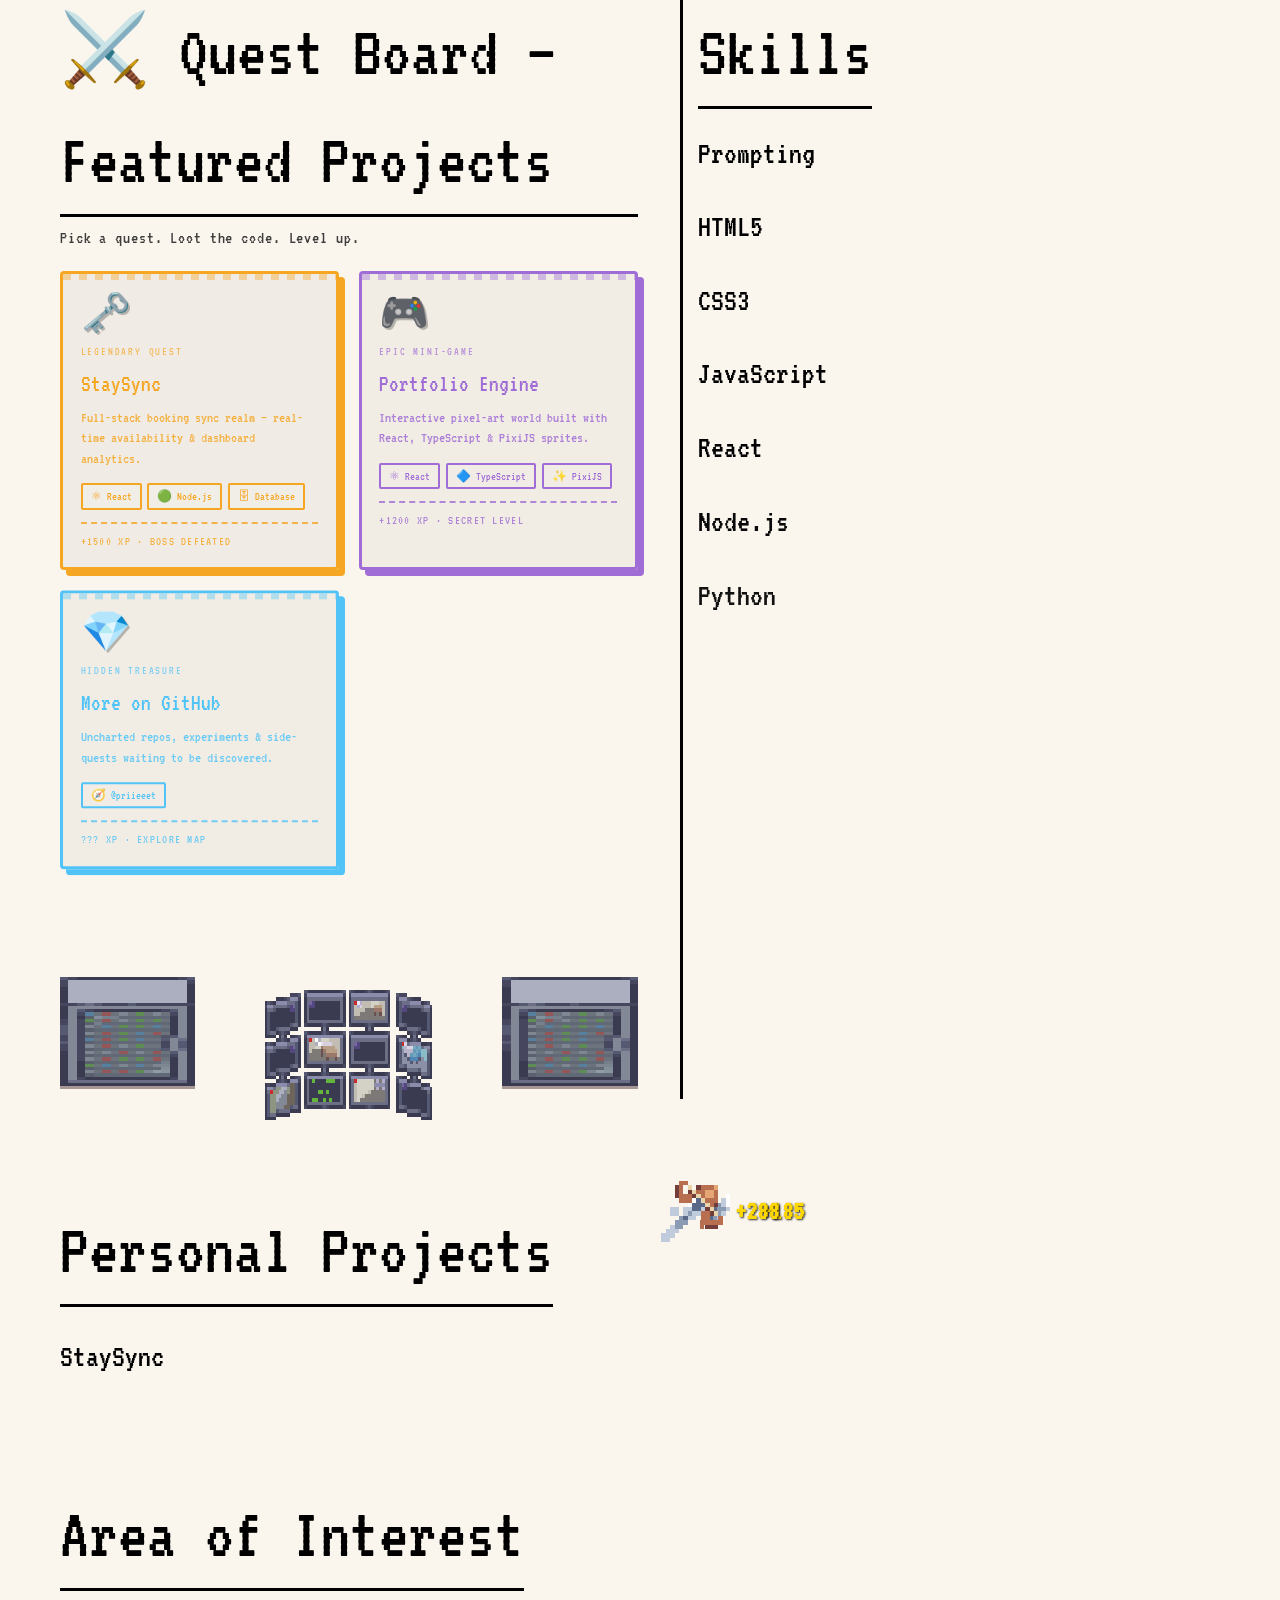
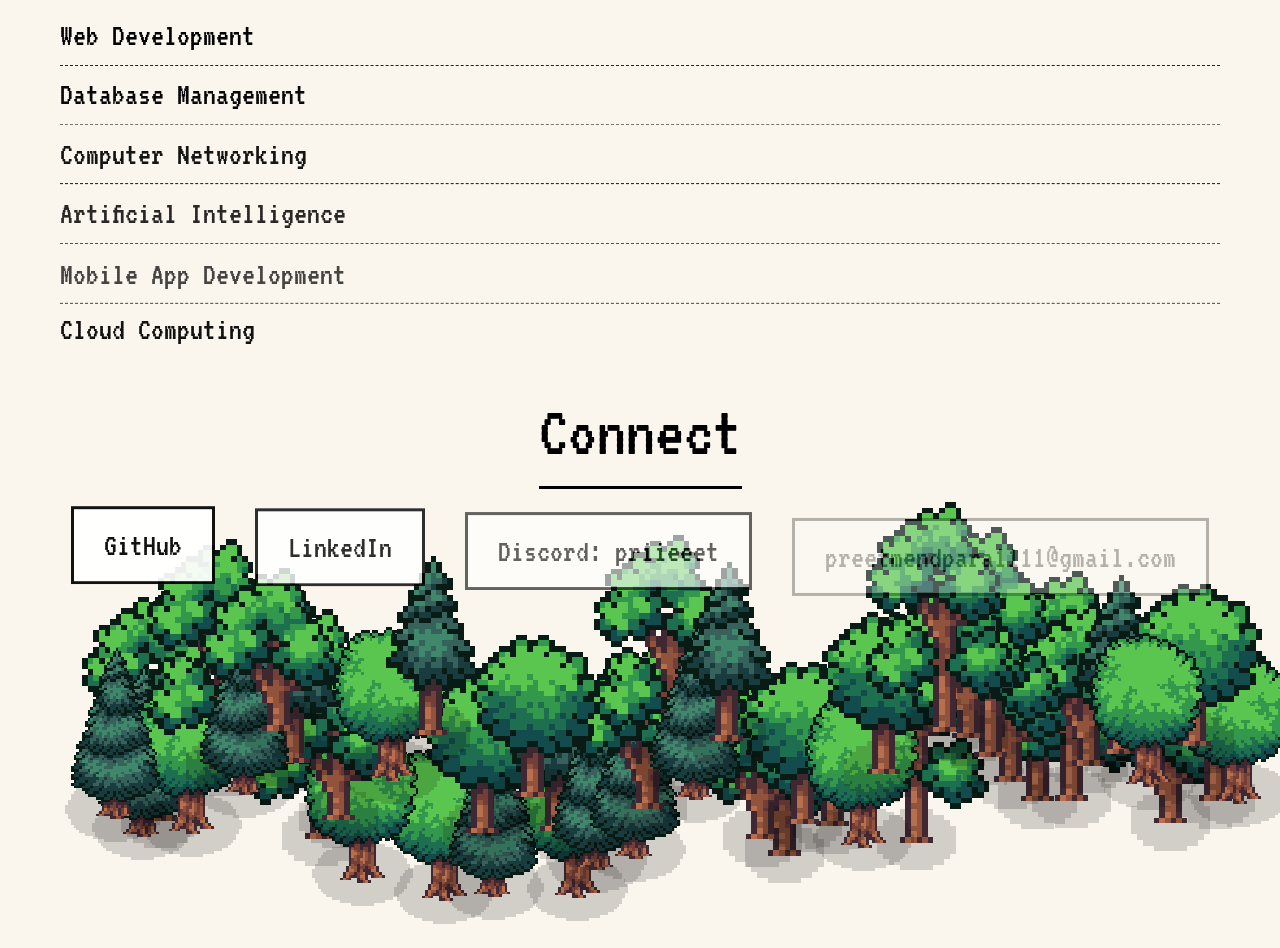
==== commit 18f1f5a1: "Add GSAP stagger-reveal enhancement layer Self-hosted GSAP 3.13 + ScrollTrigger (CSP script-src 'sel" ====
--- a/index.html
+++ b/index.html
@@ -43,6 +43,9 @@
     <link rel="modulepreload" crossorigin href="./assets/canvasUtils-BE_f9GGP.js">
     <link rel="stylesheet" crossorigin href="./assets/spa-index-B8fO9AKc.css">
     <link rel="stylesheet" href="/overrides.css?v=2">
+    <script defer src="/gsap.min.js"></script>
+    <script defer src="/ScrollTrigger.min.js"></script>
+    <script defer src="/enhancements.js?v=1"></script>
   </head>
   <body>
     <!-- Google Tag Manager (noscript) -->
